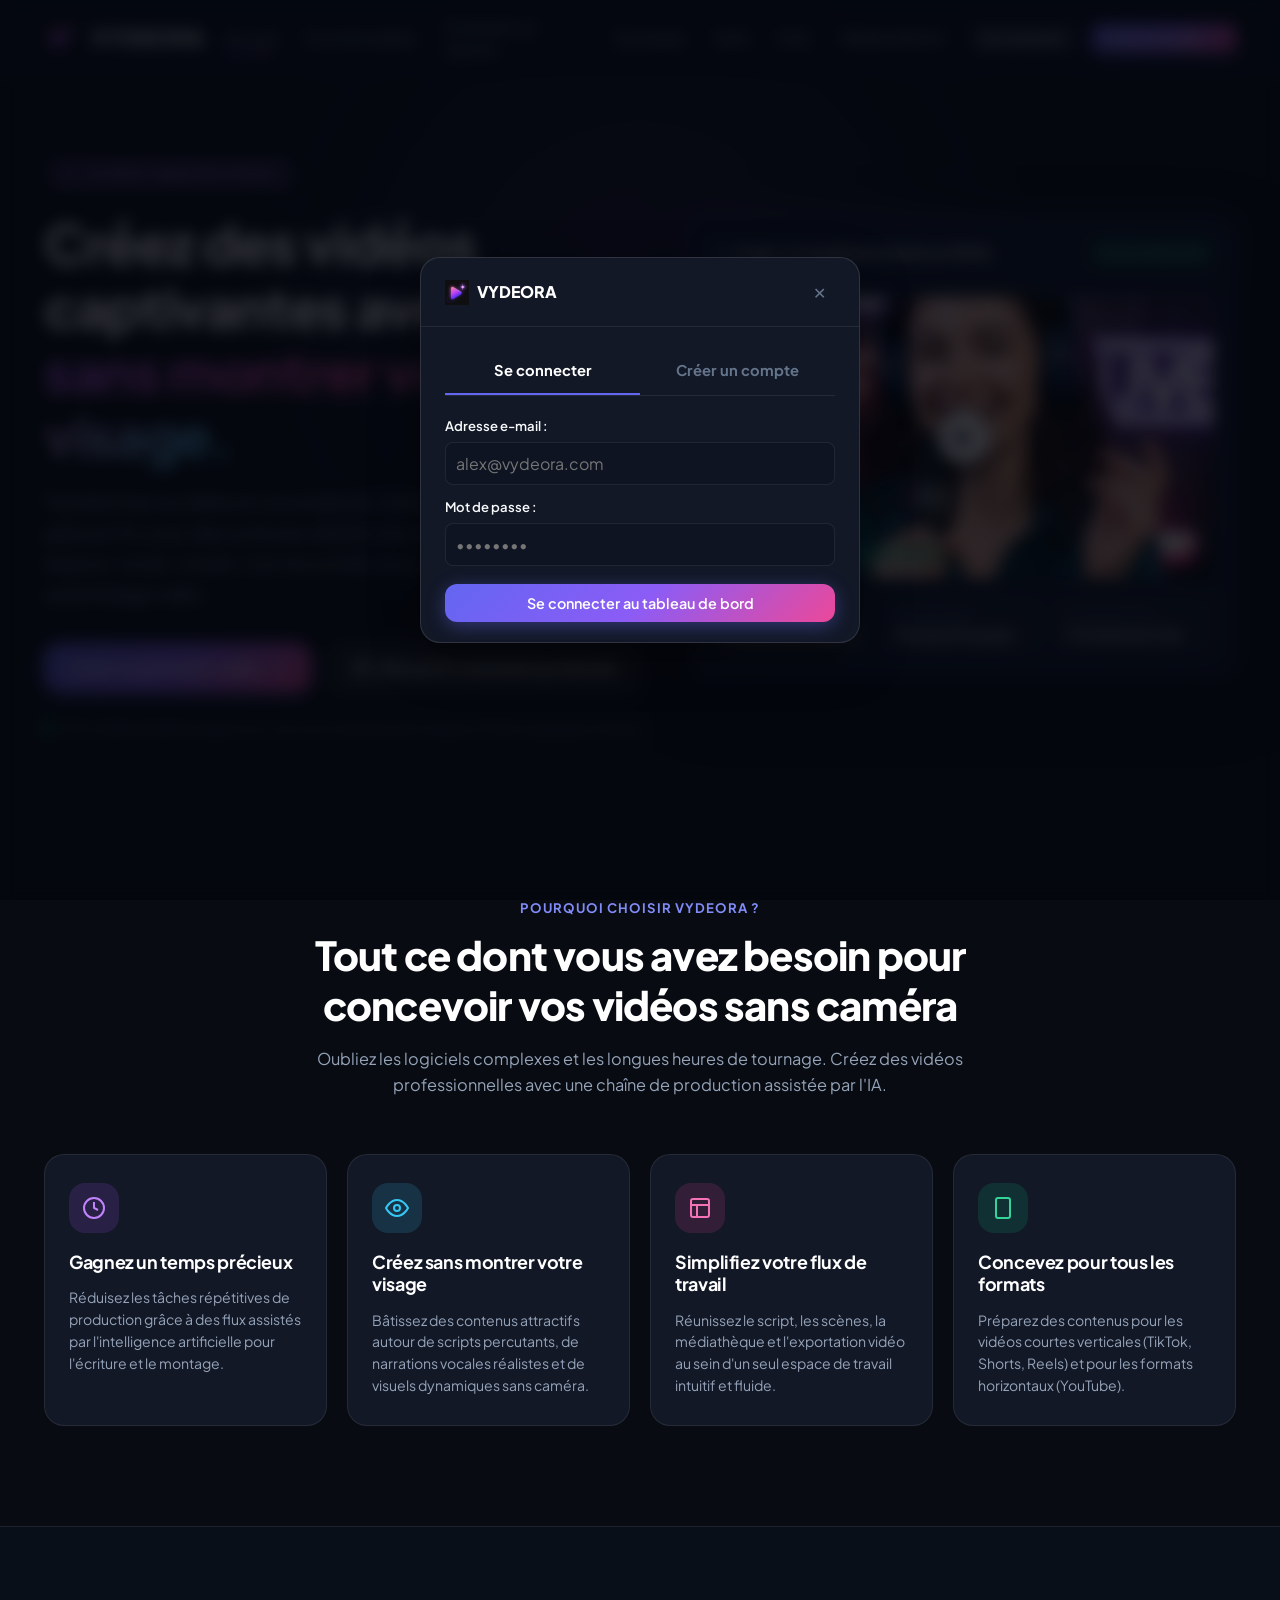
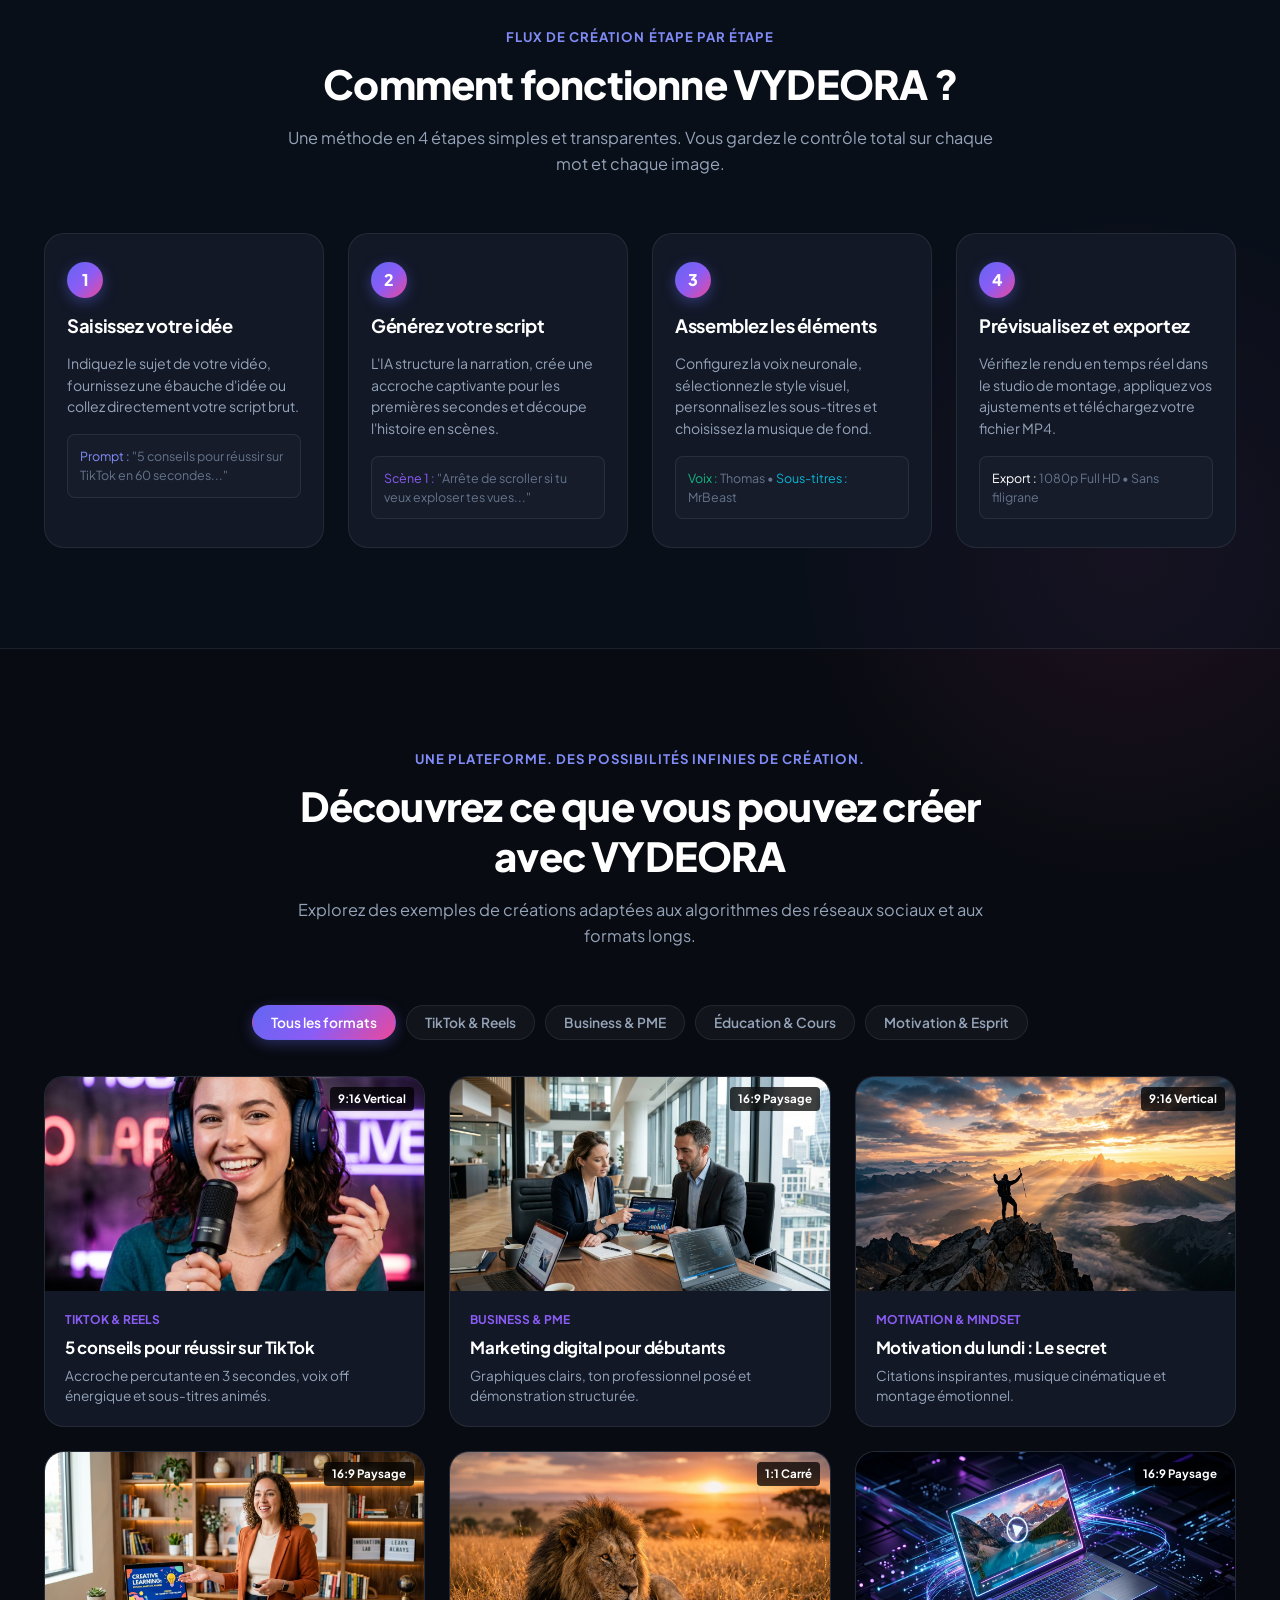
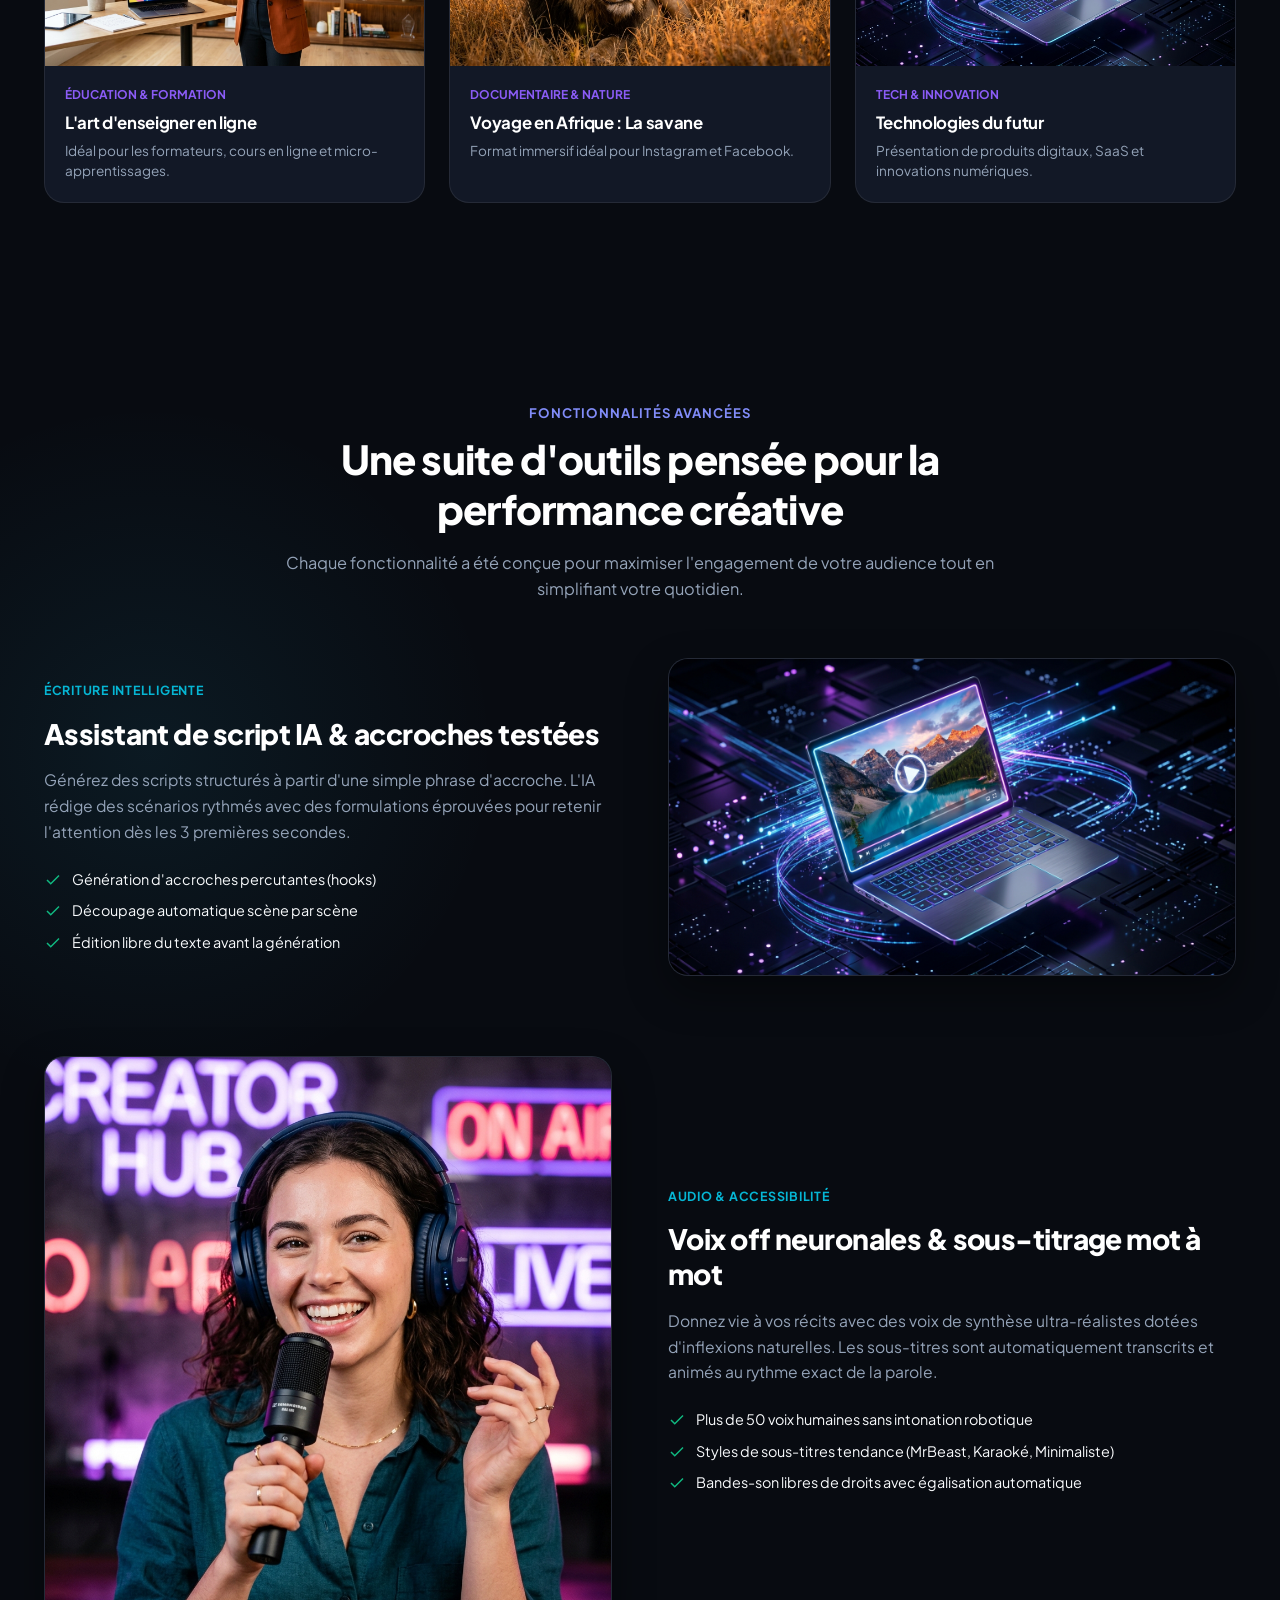
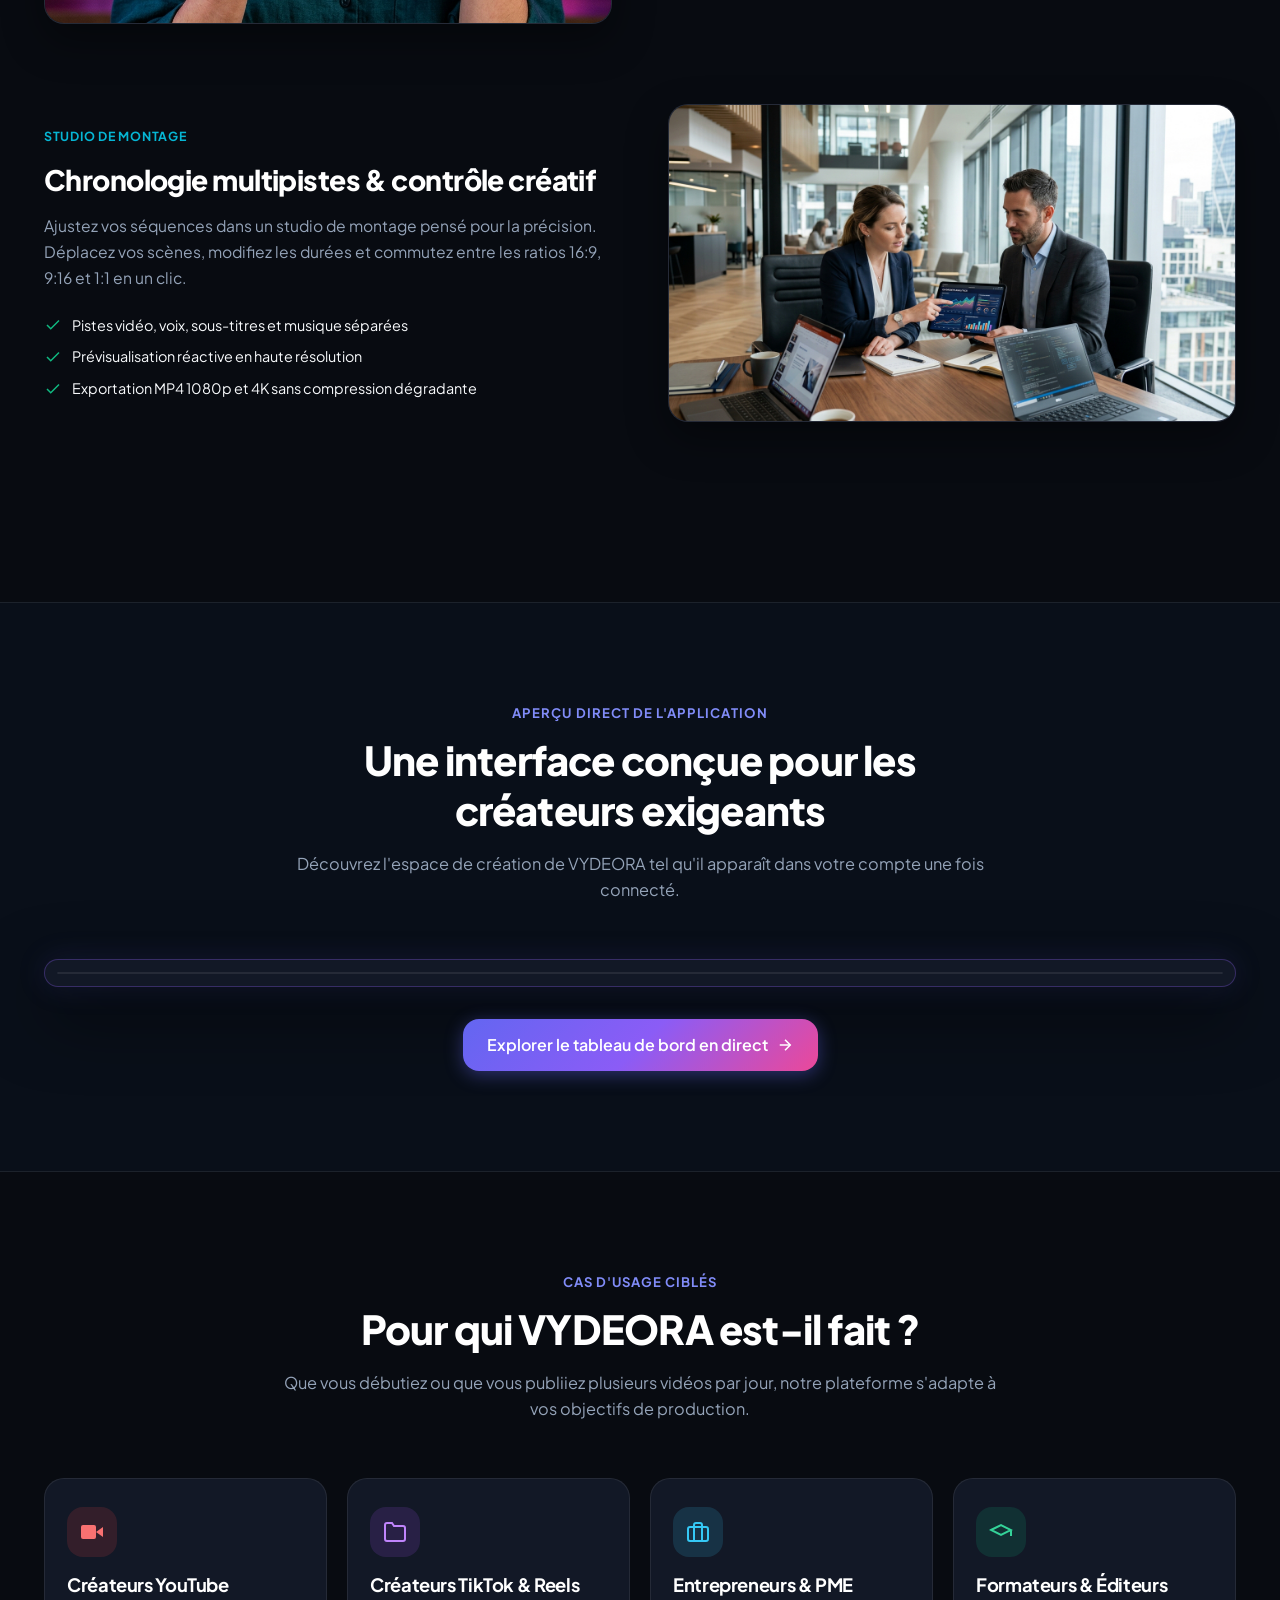
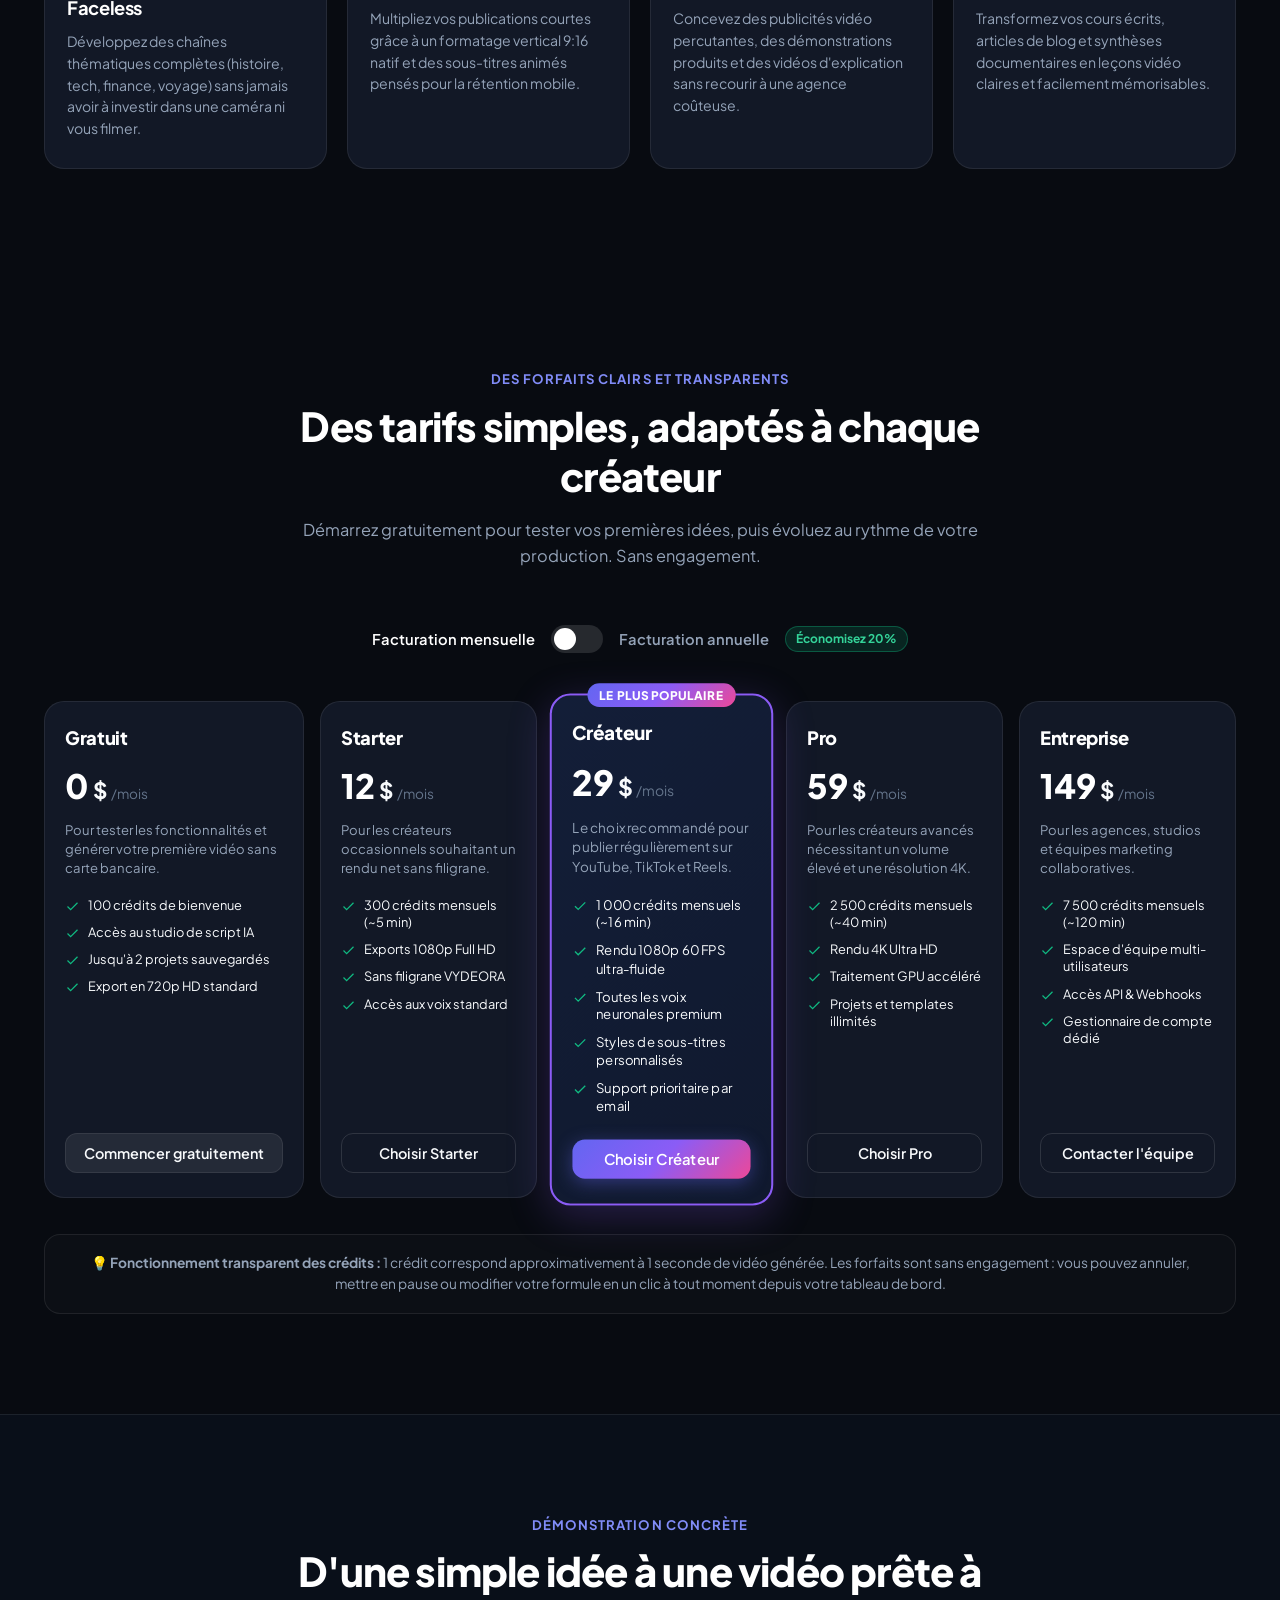
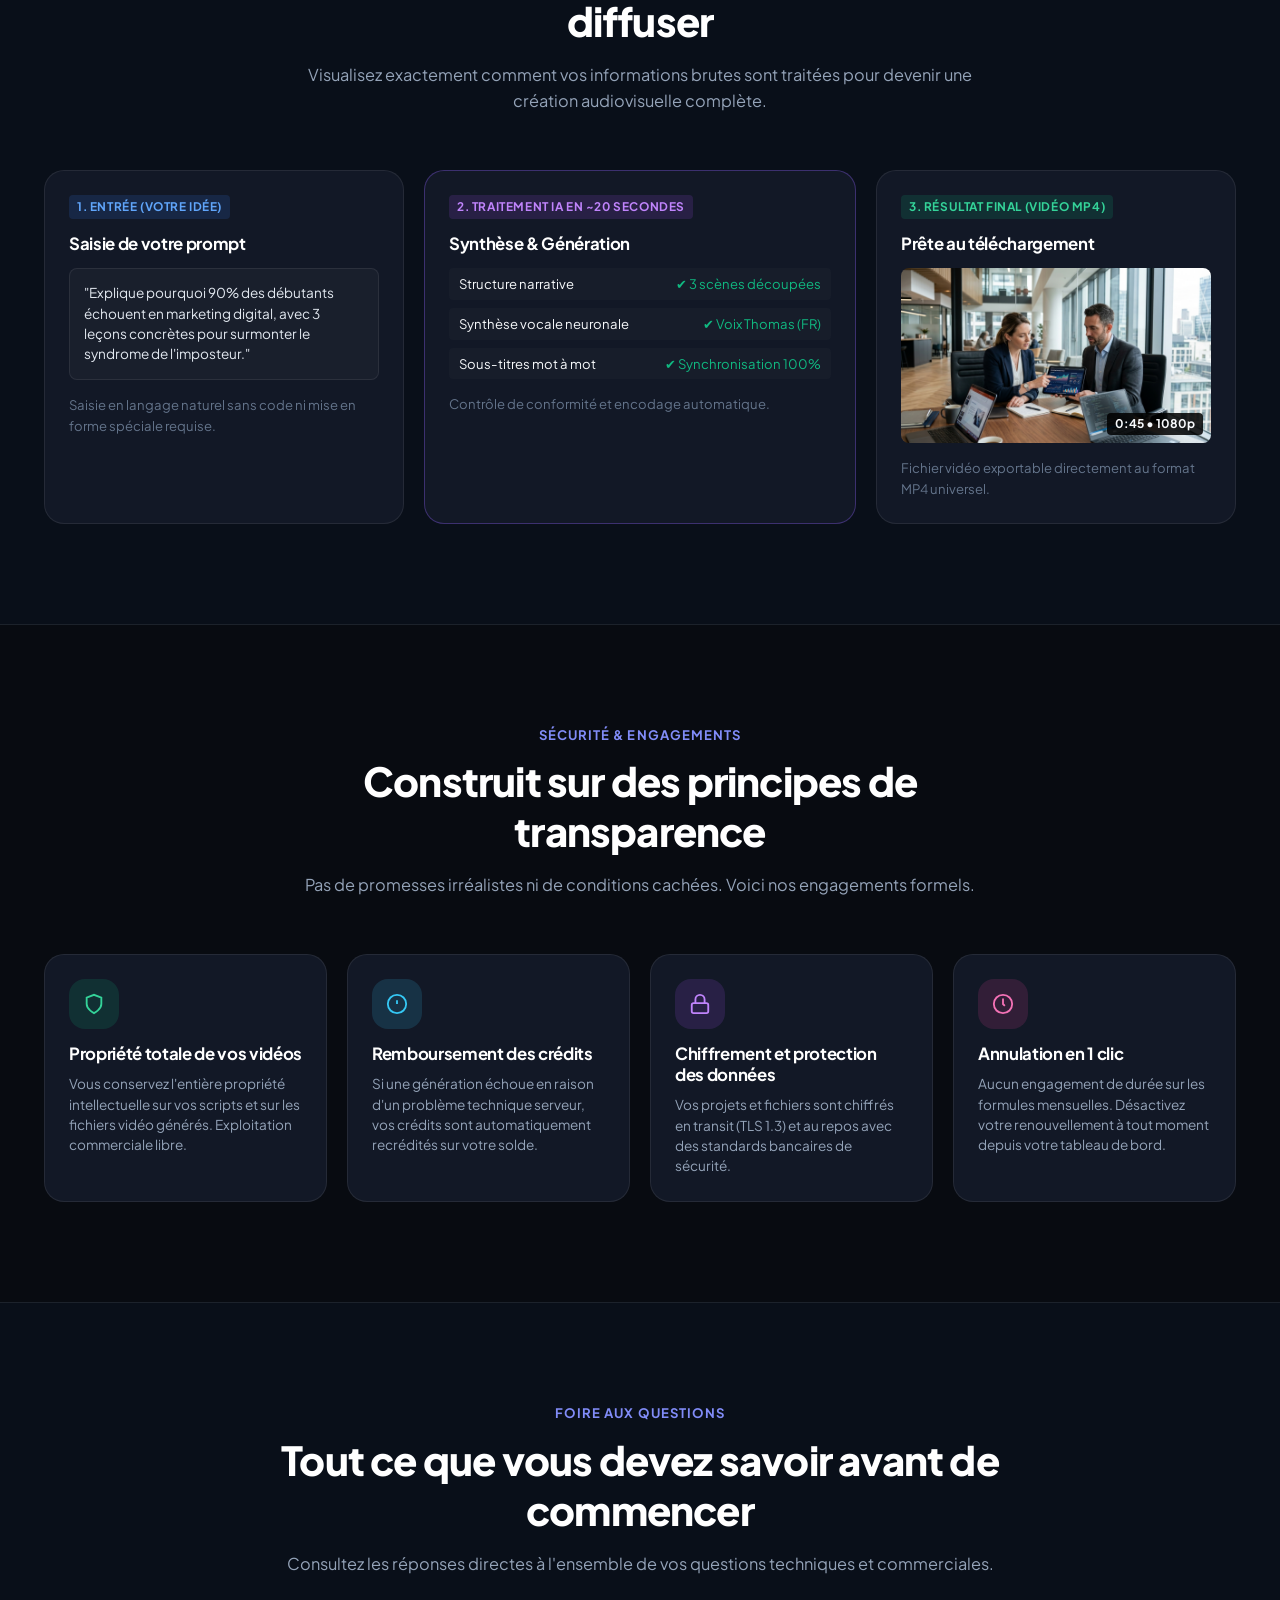
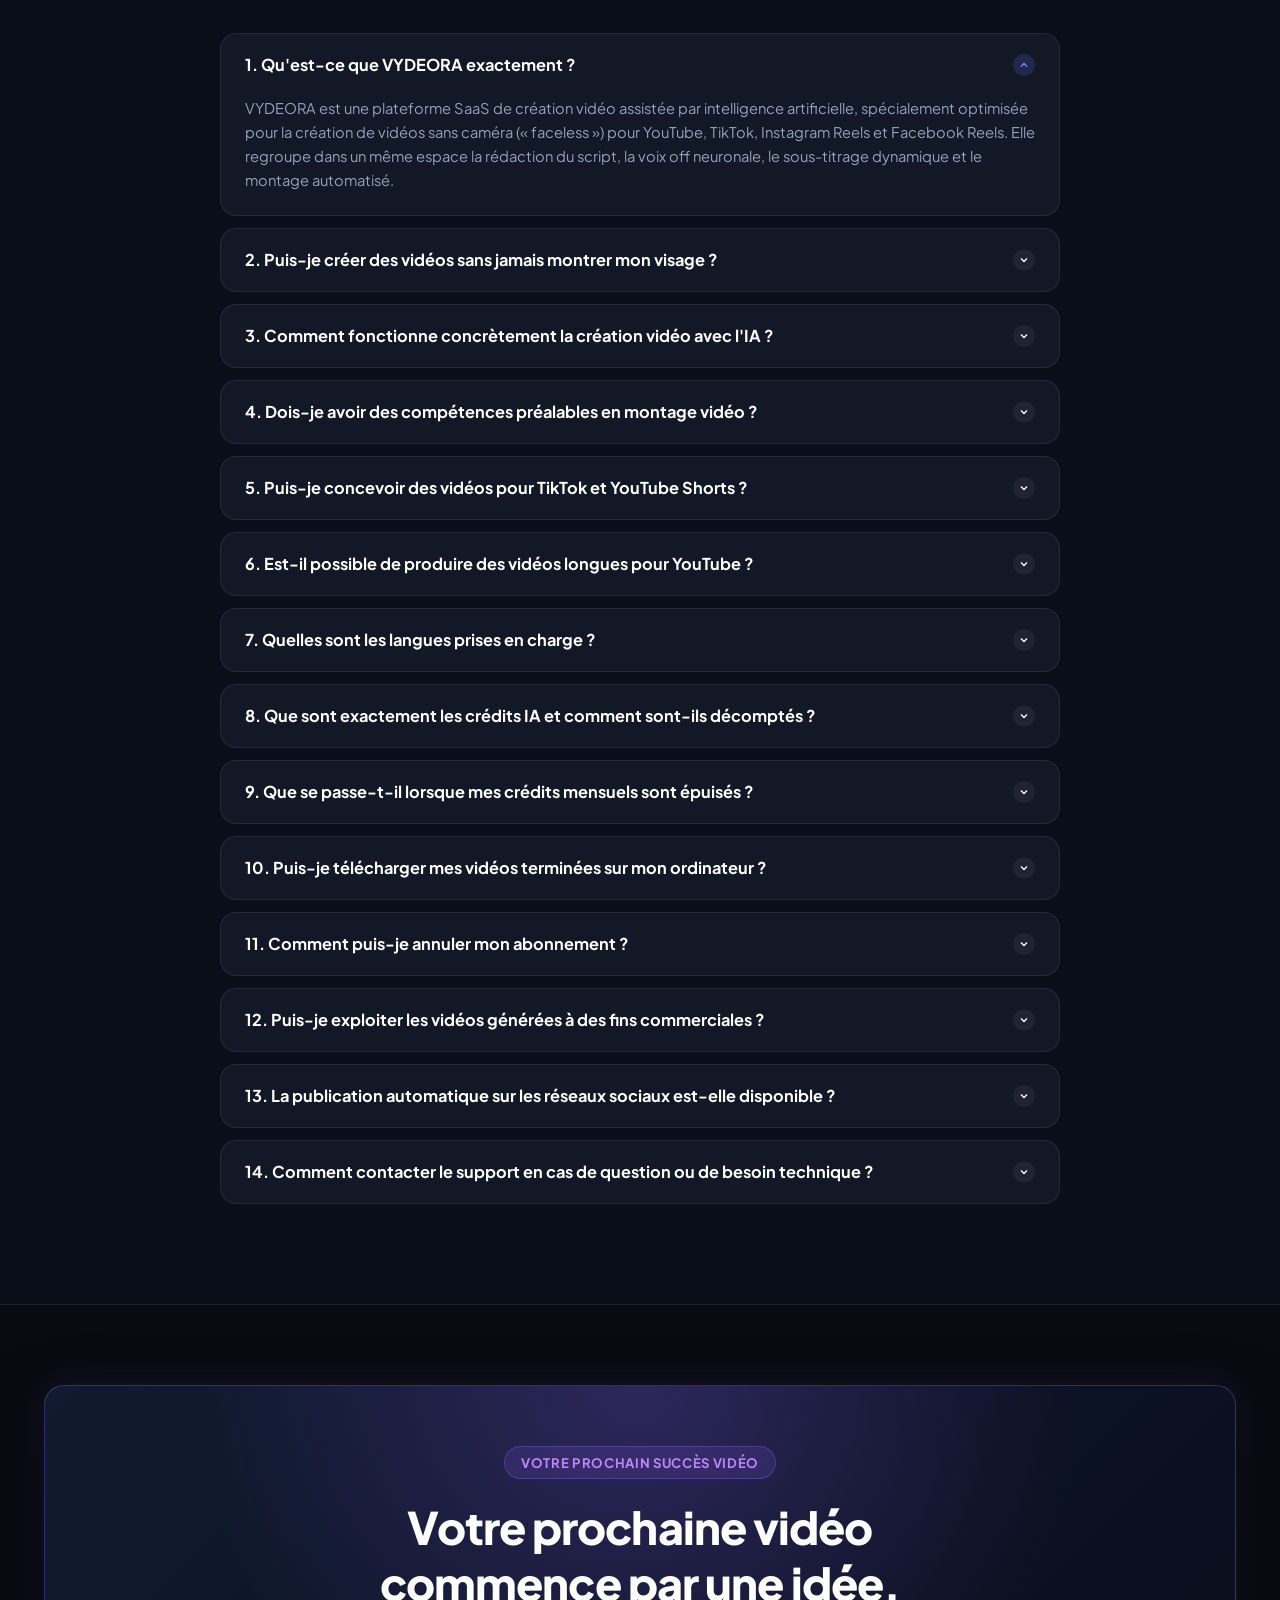
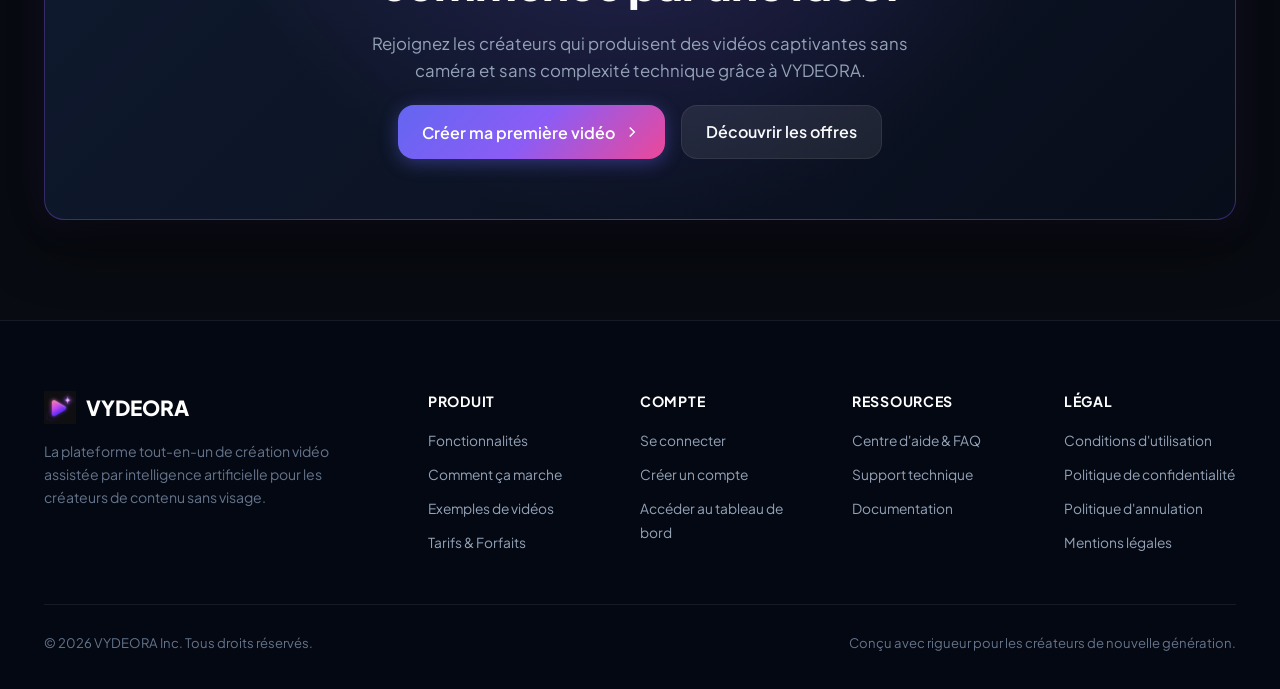
==== dashboard.html @ 6108760e "feat: complete VYDEORA SaaS platform with AI script generation and multi-user authentication" ====
<!DOCTYPE html>
<html lang="fr">
<head>
  <meta charset="UTF-8">
  <meta name="viewport" content="width=device-width, initial-scale=1.0, viewport-fit=cover">
  <meta name="theme-color" content="#080B11">
  <meta name="description" content="VYDEORA — Créez et éditez des vidéos époustouflantes avec l'IA sans compétences techniques. Studio de création vidéo tout-en-un.">
  <title>VYDEORA — Studio de Création Vidéo IA</title>
  
  <!-- Favicon -->
  <link rel="icon" type="image/png" href="assets/images/logo-icon.png">
  
  <!-- Google Fonts: Plus Jakarta Sans & Inter -->
  <link rel="preconnect" href="https://fonts.googleapis.com">
  <link rel="preconnect" href="https://fonts.gstatic.com" crossorigin>
  <link href="https://fonts.googleapis.com/css2?family=Plus+Jakarta+Sans:wght@400;500;600;700;800&family=Inter:wght@400;500;600;700&display=swap" rel="stylesheet">
  
  <!-- CSS Design System -->
  <link rel="stylesheet" href="css/tokens.css">
  <link rel="stylesheet" href="css/base.css">
  <link rel="stylesheet" href="css/layout.css">
  <link rel="stylesheet" href="css/components.css">
  <link rel="stylesheet" href="css/views.css">
  <link rel="stylesheet" href="css/responsive.css">
</head>
<body>

  <!-- App Main Container -->
  <div class="app-container">

    <!-- Mobile Sidebar Backdrop Overlay -->
    <div class="sidebar-backdrop" id="sidebarBackdrop"></div>

    <!-- ======================================================================
         SIDEBAR (DESKTOP FIXED & MOBILE SLIDE-OVER DRAWER)
         ====================================================================== -->
    <aside class="app-sidebar" id="appSidebar">
      <div class="sidebar-header">
        <a href="#accueil" class="sidebar-logo" data-view="view-accueil">
          <div class="logo-icon-wrap">
            <img src="assets/images/logo-icon.png" alt="VYDEORA Logo" width="38" height="38">
          </div>
          <span class="brand-text">VYDEORA</span>
        </a>
        <button class="sidebar-close-btn" id="sidebarCloseBtn" aria-label="Fermer le menu">
          <svg width="20" height="20" viewBox="0 0 24 24" fill="none" stroke="currentColor" stroke-width="2">
            <line x1="18" y1="6" x2="6" y2="18"></line>
            <line x1="6" y1="6" x2="18" y2="18"></line>
          </svg>
        </button>
      </div>

      <nav class="sidebar-nav">
        <a href="#accueil" class="nav-link active" data-view="view-accueil">
          <svg viewBox="0 0 24 24" stroke-width="2"><path d="M3 9l9-7 9 7v11a2 2 0 0 1-2 2H5a2 2 0 0 1-2-2z"></path><polyline points="9 22 9 12 15 12 15 22"></polyline></svg>
          <span>Accueil</span>
        </a>
        <a href="#studio" class="nav-link" data-view="view-studio">
          <svg viewBox="0 0 24 24" stroke-width="2"><polygon points="23 7 16 12 23 17 23 7"></polygon><rect x="1" y="5" width="15" height="14" rx="2" ry="2"></rect></svg>
          <span>Créer une vidéo</span>
          <span class="nav-badge">IA</span>
        </a>
        <a href="#projets" class="nav-link" data-view="view-projects">
          <svg viewBox="0 0 24 24" stroke-width="2"><path d="M22 19a2 2 0 0 1-2 2H4a2 2 0 0 1-2-2V5a2 2 0 0 1 2-2h5l2 3h9a2 2 0 0 1 2 2z"></path></svg>
          <span>Mes projets</span>
        </a>
        <a href="#modeles" class="nav-link" data-view="view-templates">
          <svg viewBox="0 0 24 24" stroke-width="2"><rect x="3" y="3" width="7" height="7"></rect><rect x="14" y="3" width="7" height="7"></rect><rect x="14" y="14" width="7" height="7"></rect><rect x="3" y="14" width="7" height="7"></rect></svg>
          <span>Modèles</span>
        </a>
        <a href="#mediatheque" class="nav-link" data-view="view-media">
          <svg viewBox="0 0 24 24" stroke-width="2"><rect x="3" y="3" width="18" height="18" rx="2" ry="2"></rect><circle cx="8.5" cy="8.5" r="1.5"></circle><polyline points="21 15 16 10 5 21"></polyline></svg>
          <span>Médiathèque</span>
        </a>
        <a href="#voix" class="nav-link" data-view="view-voices">
          <svg viewBox="0 0 24 24" stroke-width="2"><path d="M12 1a3 3 0 0 0-3 3v8a3 3 0 0 0 6 0V4a3 3 0 0 0-3-3z"></path><path d="M19 10v2a7 7 0 0 1-14 0v-2"></path><line x1="12" y1="19" x2="12" y2="23"></line><line x1="8" y1="23" x2="16" y2="23"></line></svg>
          <span>Voix IA</span>
        </a>
        <a href="#utilisation" class="nav-link" data-view="view-analytics">
          <svg viewBox="0 0 24 24" stroke-width="2"><line x1="18" y1="20" x2="18" y2="10"></line><line x1="12" y1="20" x2="12" y2="4"></line><line x1="6" y1="20" x2="6" y2="14"></line></svg>
          <span>Utilisation</span>
        </a>
        <a href="#abonnement" class="nav-link" data-view="view-billing">
          <svg viewBox="0 0 24 24" stroke-width="2"><rect x="1" y="4" width="22" height="16" rx="2" ry="2"></rect><line x1="1" y1="10" x2="23" y2="10"></line></svg>
          <span>Mon abonnement</span>
        </a>
        <a href="#parametres" class="nav-link" data-view="view-settings">
          <svg viewBox="0 0 24 24" stroke-width="2"><circle cx="12" cy="12" r="3"></circle><path d="M19.4 15a1.65 1.65 0 0 0 .33 1.82l.06.06a2 2 0 0 1 0 2.83 2 2 0 0 1-2.83 0l-.06-.06a1.65 1.65 0 0 0-1.82-.33 1.65 1.65 0 0 0-1 1.51V21a2 2 0 0 1-2 2 2 2 0 0 1-2-2v-.09A1.65 1.65 0 0 0 9 19.4a1.65 1.65 0 0 0-1.82.33l-.06.06a2 2 0 0 1-2.83 0 2 2 0 0 1 0-2.83l.06-.06a1.65 1.65 0 0 0 .33-1.82 1.65 1.65 0 0 0-1.51-1H3a2 2 0 0 1-2-2 2 2 0 0 1 2-2h.09A1.65 1.65 0 0 0 4.6 9a1.65 1.65 0 0 0-.33-1.82l-.06-.06a2 2 0 0 1 0-2.83 2 2 0 0 1 2.83 0l.06.06a1.65 1.65 0 0 0 1.82.33H9a1.65 1.65 0 0 0 1-1.51V3a2 2 0 0 1 2-2 2 2 0 0 1 2 2v.09a1.65 1.65 0 0 0 1 1.51 1.65 1.65 0 0 0 1.82-.33l.06-.06a2 2 0 0 1 2.83 0 2 2 0 0 1 0 2.83l-.06.06a1.65 1.65 0 0 0-.33 1.82V9a1.65 1.65 0 0 0 1.51 1H21a2 2 0 0 1 2 2 2 2 0 0 1-2 2h-.09a1.65 1.65 0 0 0-1.51 1z"></path></svg>
          <span>Paramètres</span>
        </a>
      </nav>

      <div class="sidebar-footer">
        <a href="#aide" class="nav-link" data-view="view-help">
          <svg viewBox="0 0 24 24" stroke-width="2"><circle cx="12" cy="12" r="10"></circle><path d="M9.09 9a3 3 0 0 1 5.83 1c0 2-3 3-3 3"></path><line x1="12" y1="17" x2="12.01" y2="17"></line></svg>
          <span>Aide & support</span>
        </a>

        <!-- User Profile Card -->
        <div class="user-profile-badge" id="sidebarUserProfileBtn" data-view="view-settings" style="cursor:pointer;" title="Accéder aux paramètres">
          <div class="user-avatar-circle" id="sidebarUserAvatar">AM</div>
          <div class="user-profile-info">
            <span class="user-profile-name" id="sidebarUserName">Alex Martin</span>
            <span class="user-profile-email" id="sidebarUserEmail">alex@vydeora.com</span>
          </div>
        </div>
      </div>
    </aside>

    <!-- ======================================================================
         MAIN CONTENT AREA & TOPBAR
         ====================================================================== -->
    <main class="app-main">
      
      <!-- Top Navigation Bar -->
      <header class="app-topbar">
        <div class="topbar-left">
          <!-- Mobile Hamburger Toggle -->
          <button class="hamburger-btn" id="hamburgerBtn" aria-label="Ouvrir le menu">
            <svg width="22" height="22" viewBox="0 0 24 24" fill="none" stroke="currentColor" stroke-width="2">
              <line x1="3" y1="12" x2="21" y2="12"></line>
              <line x1="3" y1="6" x2="21" y2="6"></line>
              <line x1="3" y1="18" x2="21" y2="18"></line>
            </svg>
          </button>

          <!-- Mobile Brand Logo -->
          <div class="topbar-mobile-logo" style="display:none; align-items:center; gap:8px;">
            <img src="assets/images/logo-icon.png" alt="VYDEORA" width="28" height="28">
            <span style="font-weight:800; font-size:1.1rem; color:#FFFFFF; letter-spacing:0.04em;">VYDEORA</span>
          </div>

          <!-- Search Input with Ctrl + K Badge -->
          <div class="topbar-search-box" id="topbarSearchBox">
            <svg class="search-icon" viewBox="0 0 24 24" fill="none" stroke="currentColor" stroke-width="2">
              <circle cx="11" cy="11" r="8"></circle>
              <line x1="21" y1="21" x2="16.65" y2="16.65"></line>
            </svg>
            <input type="text" class="topbar-search-input" placeholder="Rechercher un projet, une vidéo, un modèle..." readonly>
            <span class="kbd-shortcut">Ctrl + K</span>
          </div>
        </div>

        <div class="topbar-right">
          <!-- Mobile Search Trigger Button -->
          <button class="icon-btn topbar-search-mobile-btn" id="mobileSearchBtn" style="display:none;" aria-label="Rechercher">
            <svg width="18" height="18" viewBox="0 0 24 24" fill="none" stroke="currentColor" stroke-width="2">
              <circle cx="11" cy="11" r="8"></circle>
              <line x1="21" y1="21" x2="16.65" y2="16.65"></line>
            </svg>
          </button>



          <!-- Notifications Bell -->
          <button class="icon-btn" id="notificationBtn" aria-label="Notifications">
            <svg width="19" height="19" viewBox="0 0 24 24" fill="none" stroke="currentColor" stroke-width="2">
              <path d="M18 8A6 6 0 0 0 6 8c0 7-3 9-3 9h18s-3-2-3-9"></path>
              <path d="M13.73 21a2 2 0 0 1-3.46 0"></path>
            </svg>
            <span class="notification-badge-dot"></span>
          </button>

          <!-- Topbar Avatar with Dropdown -->
          <div class="user-dropdown-wrap">
            <div class="topbar-user" id="topbarUserDropdown" style="cursor:pointer;" aria-label="Menu utilisateur">
              <div class="user-avatar-circle" id="topbarUserAvatar" style="width:34px; height:34px; font-size:0.8rem;">AM</div>
              <span class="topbar-user-name" id="topbarUserName">Alex Martin</span>
              <svg width="14" height="14" viewBox="0 0 24 24" fill="none" stroke="currentColor" stroke-width="2" style="margin-left:2px; color:var(--text-muted);"><polyline points="6 9 12 15 18 9"></polyline></svg>
            </div>
            <div class="user-dropdown-menu" id="topbarDropdownMenu">
              <div style="padding:8px 12px; border-bottom:1px solid var(--border-subtle); margin-bottom:4px;">
                <div style="font-weight:700; font-size:0.88rem; color:#FFFFFF;" id="menuDropdownName">Alex Martin</div>
                <div style="font-size:0.75rem; color:var(--text-muted);" id="menuDropdownEmail">alex@vydeora.com</div>
              </div>
              <button class="dropdown-item" data-view="view-settings">
                <svg width="16" height="16" viewBox="0 0 24 24" fill="none" stroke="currentColor" stroke-width="2"><circle cx="12" cy="12" r="3"></circle><path d="M19.4 15a1.65 1.65 0 0 0 .33 1.82l.06.06a2 2 0 0 1 0 2.83 2 2 0 0 1-2.83 0l-.06-.06a1.65 1.65 0 0 0-1.82-.33 1.65 1.65 0 0 0-1 1.51V21a2 2 0 0 1-2 2 2 2 0 0 1-2-2v-.09A1.65 1.65 0 0 0 9 19.4a1.65 1.65 0 0 0-1.82.33l-.06.06a2 2 0 0 1-2.83 0 2 2 0 0 1 0-2.83l.06-.06a1.65 1.65 0 0 0 .33-1.82 1.65 1.65 0 0 0-1.51-1H3a2 2 0 0 1-2-2 2 2 0 0 1 2-2h.09A1.65 1.65 0 0 0 4.6 9a1.65 1.65 0 0 0-.33-1.82l-.06-.06a2 2 0 0 1 0-2.83 2 2 0 0 1 2.83 0l.06.06a1.65 1.65 0 0 0 1.82.33H9a1.65 1.65 0 0 0 1-1.51V3a2 2 0 0 1 2-2 2 2 0 0 1 2 2v.09a1.65 1.65 0 0 0 1 1.51 1.65 1.65 0 0 0 1.82-.33l.06-.06a2 2 0 0 1 2.83 0 2 2 0 0 1 0 2.83l-.06.06a1.65 1.65 0 0 0-.33 1.82V9a1.65 1.65 0 0 0 1.51 1H21a2 2 0 0 1 2 2 2 2 0 0 1-2 2h-.09a1.65 1.65 0 0 0-1.51 1z"></path></svg>
                <span>Paramètres du profil</span>
              </button>
              <button class="dropdown-item" data-view="view-projects">
                <svg width="16" height="16" viewBox="0 0 24 24" fill="none" stroke="currentColor" stroke-width="2"><rect x="2" y="2" width="20" height="20" rx="2.18" ry="2.18"></rect></svg>
                <span>Mes projets</span>
              </button>
              <button class="dropdown-item" data-view="view-billing">
                <svg width="16" height="16" viewBox="0 0 24 24" fill="none" stroke="currentColor" stroke-width="2"><rect x="1" y="4" width="22" height="16" rx="2" ry="2"></rect><line x1="1" y1="10" x2="23" y2="10"></line></svg>
                <span>Abonnement & Crédits</span>
              </button>
              <div class="dropdown-divider"></div>
              <button class="dropdown-item danger" id="logoutBtnTopbar">
                <svg width="16" height="16" viewBox="0 0 24 24" fill="none" stroke="currentColor" stroke-width="2"><path d="M9 21H5a2 2 0 0 1-2-2V5a2 2 0 0 1 2-2h4"></path><polyline points="16 17 21 12 16 7"></polyline><line x1="21" y1="12" x2="9" y2="12"></line></svg>
                <span>Se déconnecter</span>
              </button>
            </div>
          </div>
        </div>
      </header>

      <!-- ====================================================================
           VIEWPORT CONTAINER (MULTI-VIEW SINGLE PAGE ARCHITECTURE)
           ==================================================================== -->
      <div class="view-viewport">

        <!-- ==================================================================
             VIEW 1: ACCUEIL (DASHBOARD — EXACT SCREENSHOT RECREATION)
             ================================================================== -->
        <section class="app-view active" id="view-accueil">
          <div class="dashboard-grid">

            <!-- 1. Hero Banner & Quick Actions -->
            <div class="hero-row">
              <div class="hero-banner">
                <div class="hero-content">
                  <div class="hero-badge">
                    <svg width="14" height="14" viewBox="0 0 24 24" fill="currentColor">
                      <polygon points="12 2 15.09 8.26 22 9.27 17 14.14 18.18 21.02 12 17.77 5.82 21.02 7 14.14 2 9.27 8.91 8.26 12 2"></polygon>
                    </svg>
                    <span>L'IA au service de votre créativité</span>
                  </div>
                  <h1 class="hero-title">Bonjour <span id="homeUserFirstName">Créateur</span> 👋, créez votre prochaine vidéo avec l'IA !</h1>
                  <p class="hero-subtitle">Transformez vos idées, vos textes ou vos scripts en vidéos professionnelles en quelques minutes.</p>

                  <!-- Prompt input box -->
                  <div class="hero-prompt-box">
                    <svg class="hero-prompt-icon" width="20" height="20" viewBox="0 0 24 24" fill="none" stroke="currentColor" stroke-width="2">
                      <path d="M12 2v4M12 18v4M4.93 4.93l2.83 2.83M16.24 16.24l2.83 2.83M2 12h4M18 12h4M4.93 19.07l2.83-2.83M16.24 7.76l2.83-2.83"></path>
                    </svg>
                    <input type="text" class="hero-prompt-input" id="heroPromptInput" placeholder="Décrivez votre idée de vidéo... Exemple : Crée une vidéo de 60 secondes sur les 5 meilleurs conseils pour réussir sur TikTok.">
                    <button class="hero-prompt-btn" id="heroPromptBtn">
                      <span>Générer ma vidéo</span>
                      <svg width="16" height="16" viewBox="0 0 24 24" fill="none" stroke="currentColor" stroke-width="2">
                        <line x1="5" y1="12" x2="19" y2="12"></line>
                        <polyline points="12 5 19 12 12 19"></polyline>
                      </svg>
                    </button>
                  </div>

                  <!-- Chips: Script IA, Voix IA, Images IA, Sous-titres, Musique -->
                  <div class="hero-chips-wrap">
                    <div class="hero-chip">
                      <svg viewBox="0 0 24 24" fill="none" stroke="currentColor" stroke-width="2"><path d="M14 2H6a2 2 0 0 0-2 2v16a2 2 0 0 0 2 2h12a2 2 0 0 0 2-2V8z"></path><polyline points="14 2 14 8 20 8"></polyline><line x1="16" y1="13" x2="8" y2="13"></line><line x1="16" y1="17" x2="8" y2="17"></line></svg>
                      <span>Script IA</span>
                    </div>
                    <div class="hero-chip">
                      <svg viewBox="0 0 24 24" fill="none" stroke="currentColor" stroke-width="2"><path d="M12 1a3 3 0 0 0-3 3v8a3 3 0 0 0 6 0V4a3 3 0 0 0-3-3z"></path></svg>
                      <span>Voix IA</span>
                    </div>
                    <div class="hero-chip">
                      <svg viewBox="0 0 24 24" fill="none" stroke="currentColor" stroke-width="2"><rect x="3" y="3" width="18" height="18" rx="2" ry="2"></rect><circle cx="8.5" cy="8.5" r="1.5"></circle></svg>
                      <span>Images IA</span>
                    </div>
                    <div class="hero-chip">
                      <svg viewBox="0 0 24 24" fill="none" stroke="currentColor" stroke-width="2"><rect x="2" y="4" width="20" height="16" rx="2"></rect><line x1="6" y1="15" x2="18" y2="15"></line></svg>
                      <span>Sous-titres</span>
                    </div>
                    <div class="hero-chip">
                      <svg viewBox="0 0 24 24" fill="none" stroke="currentColor" stroke-width="2"><path d="M9 18V5l12-2v13"></path><circle cx="6" cy="18" r="3"></circle><circle cx="18" cy="16" r="3"></circle></svg>
                      <span>Musique</span>
                    </div>
                  </div>
                </div>

                <!-- 3D Laptop Preview Illustration -->
                <div class="hero-media-wrap">
                  <img src="assets/images/hero-laptop.jpg" alt="Aperçu vidéo IA sur ordinateur" class="hero-laptop-img" width="380" height="214" loading="eager">
                </div>
              </div>

              <!-- Top Right: Créer à partir de : -->
              <div class="quick-start-card">
                <div class="quick-start-title">Créer à partir de :</div>
                <div class="quick-start-list">
                  <div class="quick-start-item" data-quick-action="Une idée">
                    <svg viewBox="0 0 24 24" fill="none" stroke="currentColor" stroke-width="2"><path d="M9.663 17h4.673M12 3v1m6.364 1.636l-.707.707M21 12h-1M4 12H3m3.343-5.657l-.707-.707m2.828 9.9a5 5 0 1 1 7.072 0l-.548.547A3.374 3.374 0 0 0 14 18.469V19a2 2 0 1 1-4 0v-.531c0-.895-.356-1.754-.988-2.386l-.548-.547z"></path></svg>
                    <span>Une idée</span>
                  </div>
                  <div class="quick-start-item" data-quick-action="Un script">
                    <svg viewBox="0 0 24 24" fill="none" stroke="currentColor" stroke-width="2"><path d="M14 2H6a2 2 0 0 0-2 2v16a2 2 0 0 0 2 2h12a2 2 0 0 0 2-2V8z"></path><polyline points="14 2 14 8 20 8"></polyline><line x1="16" y1="13" x2="8" y2="13"></line><line x1="16" y1="17" x2="8" y2="17"></line></svg>
                    <span>Un script</span>
                  </div>
                  <div class="quick-start-item" data-quick-action="Un modèle">
                    <svg viewBox="0 0 24 24" fill="none" stroke="currentColor" stroke-width="2"><rect x="3" y="3" width="7" height="7"></rect><rect x="14" y="3" width="7" height="7"></rect><rect x="14" y="14" width="7" height="7"></rect><rect x="3" y="14" width="7" height="7"></rect></svg>
                    <span>Un modèle</span>
                  </div>
                  <div class="quick-start-item" data-quick-action="Des images">
                    <svg viewBox="0 0 24 24" fill="none" stroke="currentColor" stroke-width="2"><rect x="3" y="3" width="18" height="18" rx="2" ry="2"></rect><circle cx="8.5" cy="8.5" r="1.5"></circle><polyline points="21 15 16 10 5 21"></polyline></svg>
                    <span>Des images</span>
                  </div>
                  <div class="quick-start-item" data-quick-action="Une vidéo existante">
                    <svg viewBox="0 0 24 24" fill="none" stroke="currentColor" stroke-width="2"><polygon points="23 7 16 12 23 17 23 7"></polygon><rect x="1" y="5" width="15" height="14" rx="2" ry="2"></rect></svg>
                    <span>Une vidéo existante</span>
                  </div>
                </div>
              </div>
            </div>

            <!-- 2. Section "Votre activité" — 5 Statistics Cards -->
            <div class="stats-section">
              <div class="stats-section-header">
                <svg width="18" height="18" viewBox="0 0 24 24" fill="none" stroke="currentColor" stroke-width="2" color="var(--primary-light)">
                  <polyline points="22 12 18 12 15 21 9 3 6 12 2 12"></polyline>
                </svg>
                <span>Votre activité</span>
              </div>
              <div class="stats-grid">
                <!-- Card 1 -->
                <div class="stat-card">
                  <div class="stat-icon-wrap purple">
                    <svg width="18" height="18" viewBox="0 0 24 24" fill="none" stroke="currentColor" stroke-width="2">
                      <polygon points="23 7 16 12 23 17 23 7"></polygon><rect x="1" y="5" width="15" height="14" rx="2" ry="2"></rect>
                    </svg>
                  </div>
                  <div class="stat-label">Vidéos créées</div>
                  <div class="stat-value" id="statVideosCount">0</div>
                  <div class="stat-trend" id="statVideosTrend">
                    <svg width="14" height="14" viewBox="0 0 24 24" fill="none" stroke="currentColor" stroke-width="2"><line x1="12" y1="19" x2="12" y2="5"></line><polyline points="5 12 12 5 19 12"></polyline></svg>
                    <span>Vos créations réelles</span>
                  </div>
                </div>

                <!-- Card 2 -->
                <div class="stat-card">
                  <div class="stat-icon-wrap blue">
                    <svg width="18" height="18" viewBox="0 0 24 24" fill="none" stroke="currentColor" stroke-width="2">
                      <circle cx="12" cy="12" r="10"></circle><polyline points="12 6 12 12 16 14"></polyline>
                    </svg>
                  </div>
                  <div class="stat-label">Minutes générées</div>
                  <div class="stat-value" id="statMinutesCount">0 min</div>
                  <div class="stat-trend" id="statMinutesTrend">
                    <svg width="14" height="14" viewBox="0 0 24 24" fill="none" stroke="currentColor" stroke-width="2"><line x1="12" y1="19" x2="12" y2="5"></line><polyline points="5 12 12 5 19 12"></polyline></svg>
                    <span>Temps de rendu cumulé</span>
                  </div>
                </div>

                <!-- Card 3 -->
                <div class="stat-card">
                  <div class="stat-icon-wrap green">
                    <svg width="18" height="18" viewBox="0 0 24 24" fill="none" stroke="currentColor" stroke-width="2">
                      <path d="M12 2v20M17 5H9.5a3.5 3.5 0 0 0 0 7h5a3.5 3.5 0 0 1 0 7H6"></path>
                    </svg>
                  </div>
                  <div class="stat-label">Crédits disponibles</div>
                  <div class="stat-value" id="statCreditsCount">100 <span style="font-size:0.9rem; color:var(--text-muted); font-weight:500;">/ 100</span></div>
                  <div class="credits-progress-bar">
                    <div class="credits-progress-fill" id="statCreditsFill" style="width:100%;"></div>
                  </div>
                </div>

                <!-- Card 4 -->
                <div class="stat-card">
                  <div class="stat-icon-wrap amber">
                    <svg width="18" height="18" viewBox="0 0 24 24" fill="none" stroke="currentColor" stroke-width="2">
                      <path d="M22 19a2 2 0 0 1-2 2H4a2 2 0 0 1-2-2V5a2 2 0 0 1 2-2h5l2 3h9a2 2 0 0 1 2 2z"></path>
                    </svg>
                  </div>
                  <div class="stat-label">Projets en cours</div>
                  <div class="stat-value" id="statPendingCount">0</div>
                  <div class="stat-trend" id="statPendingTrend">
                    <svg width="14" height="14" viewBox="0 0 24 24" fill="none" stroke="currentColor" stroke-width="2"><line x1="12" y1="19" x2="12" y2="5"></line><polyline points="5 12 12 5 19 12"></polyline></svg>
                    <span>Générations actives</span>
                  </div>
                </div>

                <!-- Card 5 -->
                <div class="stat-card">
                  <div class="stat-icon-wrap cyan">
                    <svg width="18" height="18" viewBox="0 0 24 24" fill="none" stroke="currentColor" stroke-width="2">
                      <polygon points="13 2 3 14 12 14 11 22 21 10 12 10 13 2"></polygon>
                    </svg>
                  </div>
                  <div class="stat-label">Temps économisé</div>
                  <div class="stat-value" id="statSavedTime">0 h</div>
                  <div class="stat-trend" id="statSavedTrend">
                    <svg width="14" height="14" viewBox="0 0 24 24" fill="none" stroke="currentColor" stroke-width="2"><line x1="12" y1="19" x2="12" y2="5"></line><polyline points="5 12 12 5 19 12"></polyline></svg>
                    <span>Gain estimé via l'IA</span>
                  </div>
                </div>
              </div>
            </div>

            <!-- 3. Dashboard Content Split (Recent Projects Table + Right Side) -->
            <div class="dashboard-content-split">
              
              <!-- Left Column: Recent Projects Table & Fast Generator -->
              <div class="left-dashboard-col">
                <div class="card mobile-table-card-view">
                  <div class="card-header">
                    <div class="card-title">
                      <svg width="18" height="18" viewBox="0 0 24 24" fill="none" stroke="currentColor" stroke-width="2" color="var(--accent-purple)">
                        <polygon points="23 7 16 12 23 17 23 7"></polygon><rect x="1" y="5" width="15" height="14" rx="2" ry="2"></rect>
                      </svg>
                      <span>Projets récents</span>
                    </div>
                    <a href="#projets" class="card-link" data-view="view-projects">
                      <span>Voir tous mes projets</span>
                      <svg width="14" height="14" viewBox="0 0 24 24" fill="none" stroke="currentColor" stroke-width="2"><line x1="5" y1="12" x2="19" y2="12"></line><polyline points="12 5 19 12 12 19"></polyline></svg>
                    </a>
                  </div>

                  <div class="data-table-container">
                    <table class="data-table">
                      <thead>
                        <tr>
                          <th>Aperçu</th>
                          <th>Titre</th>
                          <th>Durée</th>
                          <th>Statut</th>
                          <th>Date</th>
                          <th style="text-align:right;">Actions</th>
                        </tr>
                      </thead>
                      <tbody id="recentProjectsTableBody">
                        <!-- Populated dynamically per authenticated user -->
                      </tbody>
                    </table>
                    
                    <!-- Clean Empty State for New Users -->
                    <div id="recentProjectsEmptyState" class="empty-state-box" style="display:none;">
                      <div class="empty-state-icon">
                        <svg width="24" height="24" viewBox="0 0 24 24" fill="none" stroke="currentColor" stroke-width="2"><polygon points="23 7 16 12 23 17 23 7"></polygon><rect x="1" y="5" width="15" height="14" rx="2" ry="2"></rect></svg>
                      </div>
                      <h4 class="empty-state-title">Aucun projet récent</h4>
                      <p class="empty-state-desc">Vous n'avez pas encore créé de projet vidéo. Lancez notre Studio IA pour transformer votre première idée en vidéo.</p>
                      <button class="btn btn-primary btn-sm" data-view="view-studio">
                        <svg width="14" height="14" viewBox="0 0 24 24" fill="none" stroke="currentColor" stroke-width="2"><line x1="12" y1="5" x2="12" y2="19"></line><line x1="5" y1="12" x2="19" y2="12"></line></svg>
                        <span>Créer ma première vidéo</span>
                      </button>
                    </div>
                  </div>
                </div>

                <!-- Bottom Shortcuts: Générer plus rapidement -->
                <div class="quick-generator-bar">
                  <div class="quick-generator-title">
                    <svg width="18" height="18" viewBox="0 0 24 24" fill="none" stroke="currentColor" stroke-width="2" color="var(--primary-light)">
                      <polygon points="13 2 3 14 12 14 11 22 21 10 12 10 13 2"></polygon>
                    </svg>
                    <span>Générer plus rapidement</span>
                  </div>
                  <div class="quick-generator-grid">
                    <div class="quick-tool-card" data-view="view-voices">
                      <div class="quick-tool-icon" style="background: rgba(168, 85, 247, 0.15); color: #C084FC;">
                        <svg width="18" height="18" viewBox="0 0 24 24" fill="none" stroke="currentColor" stroke-width="2"><path d="M12 1a3 3 0 0 0-3 3v8a3 3 0 0 0 6 0V4a3 3 0 0 0-3-3z"></path></svg>
                      </div>
                      <div class="quick-tool-info">
                        <span class="quick-tool-name">Voix IA</span>
                        <span class="quick-tool-desc">Des voix naturelles et réalistes</span>
                      </div>
                    </div>
                    <div class="quick-tool-card" data-view="view-templates">
                      <div class="quick-tool-icon" style="background: rgba(99, 102, 241, 0.15); color: #818CF8;">
                        <svg width="18" height="18" viewBox="0 0 24 24" fill="none" stroke="currentColor" stroke-width="2"><rect x="3" y="3" width="7" height="7"></rect><rect x="14" y="3" width="7" height="7"></rect></svg>
                      </div>
                      <div class="quick-tool-info">
                        <span class="quick-tool-name">Modèles</span>
                        <span class="quick-tool-desc">Des templates prêts à l'emploi</span>
                      </div>
                    </div>
                    <div class="quick-tool-card" data-view="view-media">
                      <div class="quick-tool-icon" style="background: rgba(16, 185, 129, 0.15); color: #34D399;">
                        <svg width="18" height="18" viewBox="0 0 24 24" fill="none" stroke="currentColor" stroke-width="2"><rect x="3" y="3" width="18" height="18" rx="2" ry="2"></rect><circle cx="8.5" cy="8.5" r="1.5"></circle></svg>
                      </div>
                      <div class="quick-tool-info">
                        <span class="quick-tool-name">Médiathèque</span>
                        <span class="quick-tool-desc">Vos images, vidéos, audios...</span>
                      </div>
                    </div>
                    <div class="quick-tool-card" data-view="view-editor">
                      <div class="quick-tool-icon" style="background: rgba(236, 72, 153, 0.15); color: #F472B6;">
                        <svg width="18" height="18" viewBox="0 0 24 24" fill="none" stroke="currentColor" stroke-width="2"><rect x="2" y="4" width="20" height="16" rx="2"></rect><line x1="6" y1="15" x2="18" y2="15"></line></svg>
                      </div>
                      <div class="quick-tool-info">
                        <span class="quick-tool-name">Sous-titres</span>
                        <span class="quick-tool-desc">Multilingues et personnalisables</span>
                      </div>
                    </div>
                  </div>
                </div>
              </div>

              <!-- Right Column: Promotion Card & Popular Templates -->
              <div class="right-dashboard-col">
                
                <!-- Promotional "Créer une vidéo avec l'IA" Card -->
                <div class="ai-creator-promo-card">
                  <div class="ai-creator-media">
                    <img src="assets/images/creator-card.jpg" alt="Créatrice vidéo IA" width="300" height="140">
                    <div class="ai-creator-play-overlay">
                      <div class="play-circle-btn">
                        <svg width="18" height="18" viewBox="0 0 24 24" fill="currentColor"><polygon points="5 3 19 12 5 21 5 3"></polygon></svg>
                      </div>
                    </div>
                  </div>
                  <div>
                    <h3 style="font-size:1.05rem; font-weight:700; color:#FFFFFF; margin-bottom:4px; display:flex; align-items:center; gap:6px;">
                      <svg width="16" height="16" viewBox="0 0 24 24" fill="currentColor" color="var(--accent-pink)"><polygon points="12 2 15.09 8.26 22 9.27 17 14.14 18.18 21.02 12 17.77 5.82 21.02 7 14.14 2 9.27 8.91 8.26 12 2"></polygon></svg>
                      <span>Créer une vidéo avec l'IA</span>
                    </h3>
                    <p style="font-size:0.82rem; color:var(--text-secondary); line-height:1.45;">Transformez une simple idée en une vidéo complète en quelques minutes.</p>
                  </div>
                  <div style="display:flex; flex-direction:column; gap:8px;">
                    <button class="btn btn-primary" data-view="view-studio" style="width:100%; justify-content:center;">
                      <span>Créer une vidéo</span>
                      <svg width="16" height="16" viewBox="0 0 24 24" fill="none" stroke="currentColor" stroke-width="2"><polyline points="9 18 15 12 9 6"></polyline></svg>
                    </button>
                    <button class="btn btn-secondary" data-view="view-templates" style="width:100%; justify-content:center;">
                      <svg width="16" height="16" viewBox="0 0 24 24" fill="none" stroke="currentColor" stroke-width="2"><rect x="3" y="3" width="7" height="7"></rect><rect x="14" y="3" width="7" height="7"></rect></svg>
                      <span>Explorer les modèles</span>
                    </button>
                  </div>
                </div>

                <!-- Modèles populaires -->
                <div class="popular-templates-card">
                  <div class="card-header" style="margin-bottom:0;">
                    <div class="card-title" style="font-size:0.95rem;">
                      <svg width="16" height="16" viewBox="0 0 24 24" fill="none" stroke="currentColor" stroke-width="2" color="var(--primary-light)"><rect x="3" y="3" width="7" height="7"></rect><rect x="14" y="3" width="7" height="7"></rect></svg>
                      <span>Modèles populaires</span>
                    </div>
                    <a href="#modeles" class="card-link" data-view="view-templates">
                      <span>Voir tous</span>
                      <svg width="12" height="12" viewBox="0 0 24 24" fill="none" stroke="currentColor" stroke-width="2"><line x1="5" y1="12" x2="19" y2="12"></line><polyline points="12 5 19 12 12 19"></polyline></svg>
                    </a>
                  </div>
                  
                  <div class="templates-mini-grid">
                    <!-- Template 1: Éducation -->
                    <div class="template-mini-card" data-view="view-studio">
                      <img src="assets/images/education.jpg" alt="Template Éducation" width="140" height="90">
                      <div class="template-mini-label">
                        <svg width="12" height="12" viewBox="0 0 24 24" fill="none" stroke="currentColor" stroke-width="2"><path d="M22 10v6M2 10l10-5 10 5-10 5z"></path></svg>
                        <span>Éducation</span>
                      </div>
                    </div>
                    <!-- Template 2: Business -->
                    <div class="template-mini-card" data-view="view-studio">
                      <img src="assets/images/business.jpg" alt="Template Business" width="140" height="90">
                      <div class="template-mini-label">
                        <svg width="12" height="12" viewBox="0 0 24 24" fill="none" stroke="currentColor" stroke-width="2"><rect x="2" y="7" width="20" height="14" rx="2" ry="2"></rect><path d="M16 21V5a2 2 0 0 0-2-2h-4a2 2 0 0 0-2 2v16"></path></svg>
                        <span>Business</span>
                      </div>
                    </div>
                    <!-- Template 3: Motivation -->
                    <div class="template-mini-card" data-view="view-studio">
                      <img src="assets/images/motivation.jpg" alt="Template Motivation" width="140" height="90">
                      <div class="template-mini-label">
                        <svg width="12" height="12" viewBox="0 0 24 24" fill="none" stroke="currentColor" stroke-width="2"><polygon points="12 2 15.09 8.26 22 9.27 17 14.14 18.18 21.02 12 17.77 5.82 21.02 7 14.14 2 9.27 8.91 8.26 12 2"></polygon></svg>
                        <span>Motivation</span>
                      </div>
                    </div>
                    <!-- Template 4: TikTok -->
                    <div class="template-mini-card" data-view="view-studio">
                      <img src="assets/images/creator-card.jpg" alt="Template TikTok" width="140" height="90">
                      <div class="template-mini-label">
                        <svg width="12" height="12" viewBox="0 0 24 24" fill="none" stroke="currentColor" stroke-width="2"><polygon points="23 7 16 12 23 17 23 7"></polygon><rect x="1" y="5" width="15" height="14" rx="2" ry="2"></rect></svg>
                        <span>TikTok</span>
                      </div>
                    </div>
                  </div>
                </div>

              </div>
            </div>

          </div>
        </section>

        <!-- ==================================================================
             VIEW 2: STUDIO (CRÉER UNE VIDÉO — WIZARD MULTI-ÉTAPES)
             ================================================================== -->
        <section class="app-view" id="view-studio">
          <div class="studio-container">
            
            <div style="display:flex; align-items:center; justify-content:space-between; flex-wrap:wrap; gap:12px;">
              <div>
                <h2>Studio de Création Vidéo IA</h2>
                <p>Configurez les paramètres de votre vidéo intelligente en 5 étapes guidées.</p>
              </div>
              <button class="btn btn-secondary btn-sm" data-view="view-accueil">
                <svg width="14" height="14" viewBox="0 0 24 24" fill="none" stroke="currentColor" stroke-width="2"><line x1="19" y1="12" x2="5" y2="12"></line><polyline points="12 19 5 12 12 5"></polyline></svg>
                <span>Retour au tableau de bord</span>
              </button>
            </div>

            <!-- Stepper Navigation Header -->
            <div class="studio-stepper">
              <div class="step-item active" data-step="1">
                <div class="step-num">1</div>
                <span class="step-label">Idée & Concept</span>
              </div>
              <div class="step-item" data-step="2">
                <div class="step-num">2</div>
                <span class="step-label">Script IA</span>
              </div>
              <div class="step-item" data-step="3">
                <div class="step-num">3</div>
                <span class="step-label">Voix & Langue</span>
              </div>
              <div class="step-item" data-step="4">
                <div class="step-num">4</div>
                <span class="step-label">Style Visuel</span>
              </div>
              <div class="step-item" data-step="5">
                <div class="step-num">5</div>
                <span class="step-label">Rendu Final</span>
              </div>
            </div>

            <!-- Wizard Step Content Panes -->
            <div class="studio-step-content">
              
              <!-- Step 1: Idée & Format -->
              <div class="studio-step-pane" id="stepPane1">
                <h3 style="margin-bottom:12px;">Étape 1 : Décrivez votre sujet de vidéo</h3>
                <p style="margin-bottom:20px;">Indiquez le sujet principal, la cible ou collez un texte brut que notre IA doit transformer en script scénarisé.</p>
                
                <div style="display:flex; flex-direction:column; gap:16px;">
                  <div>
                    <label style="display:block; font-size:0.85rem; font-weight:600; margin-bottom:8px;">Sujet, idée ou prompt de création :</label>
                    <textarea id="studioPromptInput" rows="4" style="width:100%; padding:12px;" placeholder="Ex: 5 conseils infaillibles pour percer sur TikTok en 2026 avec une introduction dynamique et un appel à l'action percutant..."></textarea>
                  </div>

                  <div style="display:grid; grid-template-columns:repeat(auto-fit, minmax(200px, 1fr)); gap:16px;">
                    <div>
                      <label style="display:block; font-size:0.85rem; font-weight:600; margin-bottom:8px;">Plateforme cible :</label>
                      <select id="studioPlatformSelect" style="width:100%; padding:10px;">
                        <option value="TikTok" selected>TikTok</option>
                        <option value="YouTube Shorts">YouTube Shorts</option>
                        <option value="Instagram Reels">Instagram Reels</option>
                        <option value="YouTube Standard">YouTube Standard</option>
                        <option value="LinkedIn Video">LinkedIn</option>
                      </select>
                    </div>
                    <div>
                      <label style="display:block; font-size:0.85rem; font-weight:600; margin-bottom:8px;">Format d'affichage :</label>
                      <select id="studioFormatSelect" style="width:100%; padding:10px;">
                        <option value="9:16" selected>Format vertical (9:16) — Shorts, TikTok, Reels</option>
                        <option value="16:9">Format paysage (16:9) — YouTube, TV</option>
                        <option value="1:1">Format carré (1:1) — Instagram, LinkedIn</option>
                      </select>
                    </div>
                    <div>
                      <label style="display:block; font-size:0.85rem; font-weight:600; margin-bottom:8px;">Durée estimée :</label>
                      <select id="studioDurationSelect" style="width:100%; padding:10px;">
                        <option value="30s">30 secondes (Court et percutant)</option>
                        <option value="60s" selected>60 secondes (Idéal réseaux sociaux)</option>
                        <option value="90s">90 secondes (Explicatif approfondi)</option>
                        <option value="3m">3 minutes (Long format)</option>
                      </select>
                    </div>
                    <div>
                      <label style="display:block; font-size:0.85rem; font-weight:600; margin-bottom:8px;">Langue du script :</label>
                      <select id="studioLangSelect" style="width:100%; padding:10px;">
                        <option value="Français" selected>Français</option>
                        <option value="Anglais">Anglais (English)</option>
                        <option value="Espagnol">Espagnol (Español)</option>
                        <option value="Allemand">Allemand (Deutsch)</option>
                      </select>
                    </div>
                    <div>
                      <label style="display:block; font-size:0.85rem; font-weight:600; margin-bottom:8px;">Tonalité :</label>
                      <select id="studioToneSelect" style="width:100%; padding:10px;">
                        <option value="Dynamique & Captivant" selected>Dynamique & Captivant</option>
                        <option value="Professionnel & Expert">Professionnel & Expert</option>
                        <option value="Éducatif & Pédagogique">Éducatif & Pédagogique</option>
                        <option value="Humoristique & Léger">Humoristique & Léger</option>
                        <option value="Dramatique & Storytelling">Dramatique & Storytelling</option>
                      </select>
                    </div>
                  </div>

                  <!-- Alert container for API error or missing API key -->
                  <div id="studioStep1Alert" style="display:none; margin-top:8px;"></div>
                </div>
              </div>

              <!-- Step 2: Script IA Découpage -->
              <div class="studio-step-pane" id="stepPane2" style="display:none;">
                <div style="display:flex; justify-content:space-between; align-items:center; margin-bottom:12px; flex-wrap:wrap; gap:8px;">
                  <div>
                    <h3 style="margin-bottom:4px;">Étape 2 : Script IA et découpage par scènes</h3>
                    <p style="margin-bottom:0;">Script généré par l'IA. Vous pouvez ajuster le titre, les répliques ou les visuels pour chaque scène.</p>
                  </div>
                  <span class="badge badge-draft" id="studioScriptBadge">Script généré</span>
                </div>

                <div id="studioScriptTitleWrap" style="margin-bottom:14px; background:rgba(255,255,255,0.02); border:1px solid var(--border-subtle); border-radius:var(--border-radius-md); padding:12px;">
                  <label style="display:block; font-size:0.85rem; font-weight:600; margin-bottom:6px;">Titre de la vidéo :</label>
                  <input type="text" id="studioScriptTitleInput" style="width:100%; padding:10px; font-weight:600; background:rgba(255,255,255,0.05); border:1px solid var(--border-subtle); border-radius:6px; color:#FFFFFF;" value="Vidéo IA TikTok">
                </div>
                
                <!-- Dynamic Scenes Container -->
                <div id="studioScenesContainer" style="display:flex; flex-direction:column; gap:14px;">
                  <div class="card" style="background:rgba(255,255,255,0.03); border:1px solid var(--border-subtle); border-radius:var(--border-radius-md); padding:14px;">
                    <div style="display:flex; justify-content:space-between; margin-bottom:6px;">
                      <span style="font-weight:700; font-size:0.88rem; color:var(--primary-light);">Scène 1 : L'accroche (Hook 0-3s)</span>
                      <span style="font-size:0.75rem; color:var(--text-muted);">Durée: 3s</span>
                    </div>
                    <textarea rows="2" class="scene-narration-input" style="width:100%; padding:8px;">Arrête de scroller si tu veux exploser tes vues sur TikTok cette semaine !</textarea>
                  </div>

                  <div class="card" style="background:rgba(255,255,255,0.03); border:1px solid var(--border-subtle); border-radius:var(--border-radius-md); padding:14px;">
                    <div style="display:flex; justify-content:space-between; margin-bottom:6px;">
                      <span style="font-weight:700; font-size:0.88rem; color:var(--accent-purple);">Scène 2 : Les secrets algorithmiques</span>
                      <span style="font-size:0.75rem; color:var(--text-muted);">Durée: 20s</span>
                    </div>
                    <textarea rows="3" class="scene-narration-input" style="width:100%; padding:8px;">Le secret numéro 1, c'est la rétention dans les trois premières secondes. Utilise un sous-titrage ultra-dynamique et du mouvement permanent.</textarea>
                  </div>

                  <div class="card" style="background:rgba(255,255,255,0.03); border:1px solid var(--border-subtle); border-radius:var(--border-radius-md); padding:14px;">
                    <div style="display:flex; justify-content:space-between; margin-bottom:6px;">
                      <span style="font-weight:700; font-size:0.88rem; color:var(--accent-emerald);">Scène 3 : Appel à l'action (CTA)</span>
                      <span style="font-size:0.75rem; color:var(--text-muted);">Durée: 7s</span>
                    </div>
                    <textarea rows="2" class="scene-narration-input" style="width:100%; padding:8px;">Abonne-toi pour ne rater aucun des prochains hacks de créateurs !</textarea>
                  </div>
                </div>

                <div id="studioStep2Alert" style="display:none; margin-top:12px;"></div>
              </div>

              <!-- Step 3: Voix & Langue -->
              <div class="studio-step-pane" id="stepPane3" style="display:none;">
                <h3 style="margin-bottom:12px;">Étape 3 : Choisissez la voix de narration IA</h3>
                <p style="margin-bottom:18px;">Plus de 50 voix neurales ultra-réalistes dotées d'inflexions naturelles.</p>
                
                <div style="display:grid; grid-template-columns:repeat(auto-fit, minmax(220px, 1fr)); gap:12px;">
                  <div class="card" style="padding:14px; border-color:var(--primary-light); background:rgba(99,102,241,0.1); cursor:pointer;">
                    <div style="display:flex; align-items:center; gap:10px; margin-bottom:6px;">
                      <div class="user-avatar-circle" style="background:linear-gradient(135deg, #10B981, #059669); width:32px; height:32px;">TH</div>
                      <div>
                        <div style="font-weight:700; font-size:0.9rem;">Thomas (Recommandé)</div>
                        <div style="font-size:0.75rem; color:var(--text-muted);">Français (France) — Énergique</div>
                      </div>
                    </div>
                    <div style="font-size:0.78rem; color:var(--text-secondary);">Idéal pour le storytelling captivant et les formats TikTok.</div>
                  </div>

                  <div class="card" style="padding:14px; cursor:pointer;">
                    <div style="display:flex; align-items:center; gap:10px; margin-bottom:6px;">
                      <div class="user-avatar-circle" style="background:linear-gradient(135deg, #EC4899, #8B5CF6); width:32px; height:32px;">SA</div>
                      <div>
                        <div style="font-weight:700; font-size:0.9rem;">Sarah</div>
                        <div style="font-size:0.75rem; color:var(--text-muted);">Français (France) — Chaleureuse</div>
                      </div>
                    </div>
                    <div style="font-size:0.78rem; color:var(--text-secondary);">Parfaite pour les tutoriels et vidéos de formation.</div>
                  </div>

                  <div class="card" style="padding:14px; cursor:pointer;">
                    <div style="display:flex; align-items:center; gap:10px; margin-bottom:6px;">
                      <div class="user-avatar-circle" style="background:linear-gradient(135deg, #F59E0B, #D97706); width:32px; height:32px;">LU</div>
                      <div>
                        <div style="font-weight:700; font-size:0.9rem;">Lucas</div>
                        <div style="font-size:0.75rem; color:var(--text-muted);">Français (Canada) — Professionnel</div>
                      </div>
                    </div>
                    <div style="font-size:0.78rem; color:var(--text-secondary);">Adapté aux vidéos business et présentations d'entreprises.</div>
                  </div>
                </div>
              </div>

              <!-- Step 4: Style Visuel -->
              <div class="studio-step-pane" id="stepPane4" style="display:none;">
                <h3 style="margin-bottom:12px;">Étape 4 : Style artistique des images & scènes</h3>
                <p style="margin-bottom:18px;">Sélectionnez l'ambiance esthétique qui correspond à votre audience.</p>

                <div style="display:grid; grid-template-columns:repeat(auto-fit, minmax(200px, 1fr)); gap:14px;">
                  <div class="card" style="padding:12px; border-color:var(--accent-purple); cursor:pointer;">
                    <img src="assets/images/creator-card.jpg" alt="Style Réaliste" style="border-radius:8px; height:110px; object-fit:cover; margin-bottom:8px;">
                    <div style="font-weight:700; font-size:0.9rem;">Photographie Réaliste</div>
                    <div style="font-size:0.76rem; color:var(--text-muted);">Look authentique 4K et naturel</div>
                  </div>

                  <div class="card" style="padding:12px; cursor:pointer;">
                    <img src="assets/images/hero-laptop.jpg" alt="Style 3D Futuriste" style="border-radius:8px; height:110px; object-fit:cover; margin-bottom:8px;">
                    <div style="font-weight:700; font-size:0.9rem;">3D Cyberpunk & Tech</div>
                    <div style="font-size:0.76rem; color:var(--text-muted);">Effets néons et rendus 3D vibrants</div>
                  </div>

                  <div class="card" style="padding:12px; cursor:pointer;">
                    <img src="assets/images/motivation.jpg" alt="Style Cinématographique" style="border-radius:8px; height:110px; object-fit:cover; margin-bottom:8px;">
                    <div style="font-weight:700; font-size:0.9rem;">Cinéma Épique</div>
                    <div style="font-size:0.76rem; color:var(--text-muted);">Éclairage dramatique grand angle</div>
                  </div>
                </div>
              </div>

              <!-- Step 5: Simulation de Rendu & Génération -->
              <div class="studio-step-pane" id="stepPane5" style="display:none;">
                <div style="text-align:center; padding:32px 16px; max-width:540px; margin:0 auto;">
                  <div class="logo-icon-wrap" style="width:64px; height:64px; margin:0 auto 18px; animation:pulseDot 2s infinite;">
                    <img src="assets/images/logo-icon.png" alt="Génération IA en cours" width="64" height="64">
                  </div>
                  <h3 style="margin-bottom:8px;">Génération de votre vidéo en cours...</h3>
                  <p id="studioGenStatusText" style="margin-bottom:24px; color:var(--primary-light);">Initialisation du pipeline IA...</p>

                  <!-- Progress Bar -->
                  <div style="width:100%; height:10px; background:rgba(255,255,255,0.08); border-radius:999px; overflow:hidden; margin-bottom:12px;">
                    <div id="studioGenProgressBar" style="width:5%; height:100%; background:var(--grad-primary); transition:width 0.4s ease;"></div>
                  </div>
                  <div style="display:flex; justify-content:space-between; font-size:0.8rem; color:var(--text-muted);">
                    <span>Temps estimé : ~15s</span>
                    <span id="studioGenProgressPercent">5%</span>
                  </div>
                </div>
              </div>

              <!-- Stepper Action Buttons -->
              <div style="display:flex; align-items:center; justify-content:space-between; padding-top:16px; border-top:1px solid var(--border-subtle); margin-top:8px;">
                <button class="btn btn-secondary" id="studioPrevBtn" style="display:none;">
                  <svg width="16" height="16" viewBox="0 0 24 24" fill="none" stroke="currentColor" stroke-width="2"><polyline points="15 18 9 12 15 6"></polyline></svg>
                  <span>Étape précédente</span>
                </button>
                <div style="margin-left:auto; display:flex; gap:12px;">
                  <button class="btn btn-primary" id="studioNextBtn">
                    <span>Continuer</span>
                    <svg width="16" height="16" viewBox="0 0 24 24" fill="none" stroke="currentColor" stroke-width="2"><polyline points="9 18 15 12 9 6"></polyline></svg>
                  </button>
                  <button class="btn btn-primary" id="studioStartGenBtn" style="display:none;">
                    <svg width="16" height="16" viewBox="0 0 24 24" fill="currentColor"><polygon points="12 2 15.09 8.26 22 9.27 17 14.14 18.18 21.02 12 17.77 5.82 21.02 7 14.14 2 9.27 8.91 8.26 12 2"></polygon></svg>
                    <span>Lancer la génération IA</span>
                  </button>
                </div>
              </div>

            </div>

          </div>
        </section>

        <!-- ==================================================================
             VIEW 3: EDITOR (STUDIO DE MONTAGE & TIMELINE)
             ================================================================== -->
        <section class="app-view" id="view-editor">
          <div class="editor-workspace">
            
            <!-- Editor Top Control Bar -->
            <div class="editor-header-bar">
              <div style="display:flex; align-items:center; gap:12px;">
                <button class="btn btn-ghost btn-sm" data-view="view-accueil" title="Retour">
                  <svg width="18" height="18" viewBox="0 0 24 24" fill="none" stroke="currentColor" stroke-width="2"><line x1="19" y1="12" x2="5" y2="12"></line><polyline points="12 19 5 12 12 5"></polyline></svg>
                </button>
                <div>
                  <h3 style="font-size:1.05rem;">5 conseils pour réussir sur TikTok</h3>
                  <span style="font-size:0.75rem; color:var(--text-muted);">Projet enregistré • Qualité 1080p HD</span>
                </div>
              </div>

              <!-- Aspect Ratio Switcher -->
              <div class="aspect-ratio-selector">
                <button class="aspect-btn" data-ratio="16:9">16:9</button>
                <button class="aspect-btn active" data-ratio="9:16">9:16 (TikTok)</button>
                <button class="aspect-btn" data-ratio="1:1">1:1</button>
              </div>

              <!-- Export Button -->
              <div style="display:flex; gap:10px;">
                <button class="btn btn-secondary btn-sm" id="editorSaveBtn">Enregistrer</button>
                <button class="btn btn-primary btn-sm" id="editorExportBtn">
                  <svg width="16" height="16" viewBox="0 0 24 24" fill="none" stroke="currentColor" stroke-width="2"><path d="M21 15v4a2 2 0 0 1-2 2H5a2 2 0 0 1-2-2v-4"></path><polyline points="7 10 12 15 17 10"></polyline><line x1="12" y1="15" x2="12" y2="3"></line></svg>
                  <span>Exporter MP4</span>
                </button>
              </div>
            </div>

            <!-- Editor Center Area (Preview Stage + Right Inspector) -->
            <div class="editor-main-area">
              
              <!-- Video Player Canvas Stage -->
              <div class="editor-canvas-stage">
                <div class="video-frame-container ratio-9-16" id="videoFrameContainer">
                  <img src="assets/images/creator-card.jpg" alt="Aperçu vidéo" style="width:100%; height:100%; object-fit:cover;">
                  <!-- Dynamic Subtitle Overlay -->
                  <div class="subtitle-preview-overlay" id="editorSubtitleOverlay">
                    5 CONSEILS POUR RÉUSSIR SUR TIKTOK
                  </div>
                </div>

                <!-- Floating Playback Bar under Video -->
                <div style="margin-top:14px; display:flex; align-items:center; gap:14px;">
                  <button class="btn btn-primary btn-icon-only" id="editorPlayPauseBtn" aria-label="Lire ou mettre en pause">
                    <svg width="18" height="18" viewBox="0 0 24 24" fill="currentColor">
                      <polygon points="5 3 19 12 5 21 5 3"></polygon>
                    </svg>
                  </button>
                  <span id="editorTimeDisplay" style="font-family:var(--font-family-mono); font-size:0.85rem; color:var(--text-secondary);">00:14 / 01:02</span>
                </div>
              </div>

              <!-- Right Inspector Panel -->
              <div class="editor-sidebar-panel">
                <h4 style="font-size:0.95rem; border-bottom:1px solid var(--border-subtle); padding-bottom:8px;">Inspecteur d'éléments</h4>
                
                <div>
                  <label style="display:block; font-size:0.82rem; font-weight:600; margin-bottom:6px;">Texte des sous-titres :</label>
                  <input type="text" id="editorSubtitleInput" value="5 CONSEILS POUR RÉUSSIR SUR TIKTOK" style="width:100%; padding:8px;">
                </div>

                <div>
                  <label style="display:block; font-size:0.82rem; font-weight:600; margin-bottom:6px;">Style des sous-titres :</label>
                  <div style="display:grid; grid-template-columns:repeat(2, 1fr); gap:8px;">
                    <button class="btn btn-secondary btn-sm" style="border-color:var(--primary-light);">MrBeast Bold</button>
                    <button class="btn btn-secondary btn-sm">Karaoké Pop</button>
                    <button class="btn btn-secondary btn-sm">Minimaliste</button>
                    <button class="btn btn-secondary btn-sm">Cinéma</button>
                  </div>
                </div>

                <div>
                  <label style="display:block; font-size:0.82rem; font-weight:600; margin-bottom:6px;">Piste musicale de fond :</label>
                  <select style="width:100%; padding:8px;">
                    <option>Cyberpunk Pulse (Énergique - 128 BPM)</option>
                    <option>Acoustic Sunrise (Chaleureux)</option>
                    <option>Deep Motivation (Inspirant)</option>
                  </select>
                </div>
              </div>

            </div>

            <!-- Bottom Visual Timeline Track -->
            <div class="editor-timeline-card">
              <div class="timeline-controls">
                <div style="display:flex; align-items:center; gap:10px;">
                  <span style="font-size:0.85rem; font-weight:700;">Chronologie multipistes</span>
                  <span class="badge badge-success">3 Pistes actives</span>
                </div>
                <div style="display:flex; gap:6px;">
                  <button class="btn btn-secondary btn-sm">+ Scène</button>
                  <button class="btn btn-secondary btn-sm">+ Audio</button>
                </div>
              </div>

              <div class="timeline-scroll-container">
                <div class="timeline-tracks-wrap">
                  <!-- Playhead Bar -->
                  <div id="timelinePlayhead" style="position:absolute; top:0; bottom:0; left:22%; width:2px; background:var(--accent-pink); z-index:10; pointer-events:none;">
                    <div style="width:10px; height:10px; background:var(--accent-pink); border-radius:50%; margin-left:-4px; margin-top:-4px;"></div>
                  </div>

                  <!-- Track 1: Video Scenes -->
                  <div class="timeline-track">
                    <span style="font-size:0.7rem; color:var(--text-muted); width:60px;">Vidéo</span>
                    <div class="timeline-clip video-clip">Scène 1 : Intro</div>
                    <div class="timeline-clip video-clip" style="width:40%;">Scène 2 : Conseils</div>
                    <div class="timeline-clip video-clip" style="width:20%;">Scène 3 : CTA</div>
                  </div>

                  <!-- Track 2: Voiceover -->
                  <div class="timeline-track">
                    <span style="font-size:0.7rem; color:var(--text-muted); width:60px;">Voix IA</span>
                    <div class="timeline-clip voice-clip">Voix Thomas (Synthèse)</div>
                  </div>

                  <!-- Track 3: Subtitles -->
                  <div class="timeline-track">
                    <span style="font-size:0.7rem; color:var(--text-muted); width:60px;">Sous-titres</span>
                    <div class="timeline-clip sub-clip">Sous-titrage auto synchronisé</div>
                  </div>

                  <!-- Track 4: Music -->
                  <div class="timeline-track">
                    <span style="font-size:0.7rem; color:var(--text-muted); width:60px;">Musique</span>
                    <div class="timeline-clip music-clip">Cyberpunk Pulse (Fond -18dB)</div>
                  </div>
                </div>
              </div>
            </div>

          </div>
        </section>

        <!-- ==================================================================
             VIEW 4: PROJETS & VIDÉOS (BIBLIOTHÈQUE)
             ================================================================== -->
        <section class="app-view" id="view-projects">
          <div style="display:flex; flex-direction:column; gap:20px;">
            <div style="display:flex; justify-content:space-between; align-items:center; flex-wrap:wrap; gap:12px;">
              <div>
                <h2>Mes Projets & Vidéos</h2>
                <p>Gérez, organisez et téléchargez l'ensemble de vos créations vidéo.</p>
              </div>
              <button class="btn btn-primary" data-view="view-studio">
                <svg width="16" height="16" viewBox="0 0 24 24" fill="none" stroke="currentColor" stroke-width="2"><line x1="12" y1="5" x2="12" y2="19"></line><line x1="5" y1="12" x2="19" y2="12"></line></svg>
                <span>Nouveau projet</span>
              </button>
            </div>

            <!-- Projects Grid or Empty State -->
            <div id="projectsGridContainer" style="display:grid; grid-template-columns:repeat(auto-fill, minmax(280px, 1fr)); gap:18px;">
            </div>
            <div id="projectsEmptyState" class="empty-state-box" style="display:none;">
              <div class="empty-state-icon">
                <svg width="32" height="32" viewBox="0 0 24 24" fill="none" stroke="currentColor" stroke-width="2">
                  <polygon points="23 7 16 12 23 17 23 7"></polygon>
                  <rect x="1" y="5" width="15" height="14" rx="2" ry="2"></rect>
                </svg>
              </div>
              <h3 style="margin-bottom:8px;">Aucun projet vidéo pour le moment</h3>
              <p style="color:var(--text-muted); max-width:420px; margin:0 auto 20px; font-size:0.9rem;">
                Donnez vie à vos idées en quelques secondes. Créez votre première vidéo avec notre studio assisté par intelligence artificielle.
              </p>
              <button class="btn btn-primary" data-view="view-studio">
                <svg width="16" height="16" viewBox="0 0 24 24" fill="none" stroke="currentColor" stroke-width="2"><line x1="12" y1="5" x2="12" y2="19"></line><line x1="5" y1="12" x2="19" y2="12"></line></svg>
                <span>Créer ma première vidéo</span>
              </button>
            </div>
          </div>
        </section>

        <!-- ==================================================================
             VIEW 5: MODÈLES (TEMPLATES CATALOG)
             ================================================================== -->
        <section class="app-view" id="view-templates">
          <div style="display:flex; flex-direction:column; gap:20px;">
            <div>
              <h2>Catalogue de Modèles Vidéo</h2>
              <p>Démarrez à partir de plus de 100 templates testés pour leur engagement.</p>
            </div>
            
            <div style="display:grid; grid-template-columns:repeat(auto-fill, minmax(260px, 1fr)); gap:16px;">
              <div class="card" style="padding:12px; cursor:pointer;" data-view="view-studio">
                <img src="assets/images/education.jpg" alt="Modèle Éducation" style="width:100%; border-radius:8px; aspect-ratio:16/10; object-fit:cover; margin-bottom:10px;">
                <h4>Formation & Cours en Ligne</h4>
                <p style="font-size:0.8rem; margin-bottom:10px;">Structure claire avec synthèses et infographies clés.</p>
                <button class="btn btn-primary btn-sm" style="width:100%;">Utiliser ce modèle</button>
              </div>

              <div class="card" style="padding:12px; cursor:pointer;" data-view="view-studio">
                <img src="assets/images/business.jpg" alt="Modèle Business" style="width:100%; border-radius:8px; aspect-ratio:16/10; object-fit:cover; margin-bottom:10px;">
                <h4>Pitch & Présentation Startup</h4>
                <p style="font-size:0.8rem; margin-bottom:10px;">Graphiques animés et transitions corporate soignées.</p>
                <button class="btn btn-primary btn-sm" style="width:100%;">Utiliser ce modèle</button>
              </div>

              <div class="card" style="padding:12px; cursor:pointer;" data-view="view-studio">
                <img src="assets/images/motivation.jpg" alt="Modèle Motivation" style="width:100%; border-radius:8px; aspect-ratio:16/10; object-fit:cover; margin-bottom:10px;">
                <h4>Motivation & Développement Personnel</h4>
                <p style="font-size:0.8rem; margin-bottom:10px;">Voix grave puissante et plans cinématographiques.</p>
                <button class="btn btn-primary btn-sm" style="width:100%;">Utiliser ce modèle</button>
              </div>

              <div class="card" style="padding:12px; cursor:pointer;" data-view="view-studio">
                <img src="assets/images/creator-card.jpg" alt="Modèle TikTok" style="width:100%; border-radius:8px; aspect-ratio:16/10; object-fit:cover; margin-bottom:10px;">
                <h4>Shorts & TikTok Viral</h4>
                <p style="font-size:0.8rem; margin-bottom:10px;">Sous-titres animés mot à mot et bande sonore punchy.</p>
                <button class="btn btn-primary btn-sm" style="width:100%;">Utiliser ce modèle</button>
              </div>
            </div>
          </div>
        </section>

        <!-- ==================================================================
             VIEW 6: MÉDIATHÈQUE & TEAM WORKSPACE
             ================================================================== -->
        <section class="app-view" id="view-media">
          <div style="display:flex; flex-direction:column; gap:20px;">
            <div>
              <h2>Médiathèque & Espace d'Équipe</h2>
              <p>Centralisez vos logos, chartes graphiques, polices et fichiers multimédias.</p>
            </div>

            <div class="card" style="border-style:dashed; border-width:2px; text-align:center; padding:36px 16px;">
              <svg width="40" height="40" viewBox="0 0 24 24" fill="none" stroke="currentColor" stroke-width="2" color="var(--primary-light)" style="margin:0 auto 12px;">
                <path d="M21 15v4a2 2 0 0 1-2 2H5a2 2 0 0 1-2-2v-4"></path>
                <polyline points="17 8 12 3 7 8"></polyline>
                <line x1="12" y1="3" x2="12" y2="15"></line>
              </svg>
              <h4>Glissez-déposez vos fichiers ici</h4>
              <p style="margin-bottom:16px;">Formats supportés : PNG, JPG, MP4, MP3, WAV (jusqu'à 500 Mo)</p>
              <button class="btn btn-primary btn-sm">Parcourir les fichiers</button>
            </div>
          </div>
        </section>

        <!-- ==================================================================
             VIEW 7: VOIX IA
             ================================================================== -->
        <section class="app-view" id="view-voices">
          <div style="display:flex; flex-direction:column; gap:20px;">
            <div>
              <h2>Catalogue des Voix IA</h2>
              <p>Écoutez et choisissez parmi des voix humaines générées par réseaux neuronaux.</p>
            </div>

            <div style="display:grid; grid-template-columns:repeat(auto-fill, minmax(280px, 1fr)); gap:16px;">
              <div class="card" style="display:flex; align-items:center; gap:14px; padding:16px;">
                <div class="user-avatar-circle" style="background:#10B981;">TH</div>
                <div style="flex:1;">
                  <h4>Thomas</h4>
                  <p style="font-size:0.75rem;">Français • Énergique & Captivant</p>
                </div>
                <button class="btn btn-secondary btn-icon-only">
                  <svg width="14" height="14" viewBox="0 0 24 24" fill="currentColor"><polygon points="5 3 19 12 5 21 5 3"></polygon></svg>
                </button>
              </div>

              <div class="card" style="display:flex; align-items:center; gap:14px; padding:16px;">
                <div class="user-avatar-circle" style="background:#EC4899;">SA</div>
                <div style="flex:1;">
                  <h4>Sarah</h4>
                  <p style="font-size:0.75rem;">Français • Douce & Posée</p>
                </div>
                <button class="btn btn-secondary btn-icon-only">
                  <svg width="14" height="14" viewBox="0 0 24 24" fill="currentColor"><polygon points="5 3 19 12 5 21 5 3"></polygon></svg>
                </button>
              </div>

              <div class="card" style="display:flex; align-items:center; gap:14px; padding:16px;">
                <div class="user-avatar-circle" style="background:#3B82F6;">LU</div>
                <div style="flex:1;">
                  <h4>Lucas</h4>
                  <p style="font-size:0.75rem;">Français • Reporter & Professionnel</p>
                </div>
                <button class="btn btn-secondary btn-icon-only">
                  <svg width="14" height="14" viewBox="0 0 24 24" fill="currentColor"><polygon points="5 3 19 12 5 21 5 3"></polygon></svg>
                </button>
              </div>
            </div>
          </div>
        </section>

        <!-- ==================================================================
             VIEW 8: UTILISATION (ANALYTICS)
             ================================================================== -->
        <section class="app-view" id="view-analytics">
          <div style="display:flex; flex-direction:column; gap:20px;">
            <div>
              <h2>Statistiques d'Utilisation</h2>
              <p>Suivez votre consommation de calcul GPU et de crédits mensuels.</p>
            </div>

            <div class="card">
              <h3 style="margin-bottom:12px;">Consommation mensuelle (Mai 2025)</h3>
              <p style="margin-bottom:20px;">Vous avez consommé 520 crédits sur vos 1 000 crédits disponibles.</p>
              <div class="credits-progress-bar" style="height:12px;">
                <div class="credits-progress-fill" style="width:52%;"></div>
              </div>
            </div>
          </div>
        </section>

        <!-- ==================================================================
             VIEW 9: MON ABONNEMENT (BILLING)
             ================================================================== -->
        <section class="app-view" id="view-billing">
          <div style="display:flex; flex-direction:column; gap:24px;">
            <div>
              <h2>Abonnement & Facturation</h2>
              <p>Gérez votre formule VYDEORA, basculez en facturation annuelle (-20%) et rechargez vos crédits.</p>
            </div>

            <!-- Current Plan Card (Dynamic) -->
            <div class="card" style="background:linear-gradient(135deg, rgba(99,102,241,0.15) 0%, rgba(139,92,246,0.1) 100%); border-color:var(--primary-light);">
              <div style="display:flex; justify-content:space-between; align-items:center; flex-wrap:wrap; gap:16px;">
                <div>
                  <span class="badge badge-pro" id="billingActivePlanBadge">FORFAIT ACTIF</span>
                  <h3 style="font-size:1.35rem; margin-top:6px;" id="billingActivePlanTitle">Plan Gratuit Découverte — 100 crédits</h3>
                  <p style="color:var(--text-secondary); margin:0;" id="billingActivePlanSubtitle">100 crédits de démarrage inclus • Sans engagement</p>
                </div>
                <div style="display:flex; gap:10px; align-items:center;">
                  <button class="btn btn-outline btn-sm" id="billingManageBtn">Gérer mon moyen de paiement</button>
                </div>
              </div>
            </div>

            <!-- Billing Cycle Switcher: Mensuel / Annuel (-20%) -->
            <div class="billing-toggle-container">
              <span class="billing-cycle-label active" id="dashboardBillingMonthlyLabel">Facturation mensuelle</span>
              <div class="billing-switch" id="dashboardBillingSwitch" role="button" tabindex="0" aria-label="Basculer vers la facturation annuelle avec 20% de réduction">
                <div class="billing-switch-knob"></div>
              </div>
              <span class="billing-cycle-label" id="dashboardBillingAnnualLabel">Facturation annuelle</span>
              <span class="billing-discount-badge">
                <svg width="12" height="12" viewBox="0 0 24 24" fill="none" stroke="currentColor" stroke-width="2.5"><polyline points="20 6 9 17 4 12"></polyline></svg>
                Économisez 20%
              </span>
            </div>

            <!-- Structured Pricing Tiers (4 Plans) -->
            <div style="display:grid; grid-template-columns:repeat(auto-fit, minmax(250px, 1fr)); gap:18px; align-items:stretch;">
              
              <!-- Tier 1: Gratuit -->
              <div class="billing-tier-card" id="tierCardFree">
                <h4>Gratuit (Découverte)</h4>
                <div class="tier-price-row">
                  <span class="tier-price-amount">0</span>
                  <span style="font-size:1.3rem; font-weight:700;">€</span>
                  <span class="tier-price-period">/mois</span>
                </div>
                <div class="tier-annual-subnote">Sans engagement ni carte</div>
                <p style="font-size:0.82rem; color:var(--text-muted); margin-bottom:14px;">Idéal pour tester la génération de scripts et créer vos premières vidéos IA.</p>
                <ul class="tier-features-list">
                  <li class="tier-feature-item">
                    <svg viewBox="0 0 24 24" fill="none" stroke="currentColor" stroke-width="2.5"><polyline points="20 6 9 17 4 12"></polyline></svg>
                    <span><strong>100 crédits</strong> de démarrage offerts</span>
                  </li>
                  <li class="tier-feature-item">
                    <svg viewBox="0 0 24 24" fill="none" stroke="currentColor" stroke-width="2.5"><polyline points="20 6 9 17 4 12"></polyline></svg>
                    <span>Studio de script IA complet</span>
                  </li>
                  <li class="tier-feature-item">
                    <svg viewBox="0 0 24 24" fill="none" stroke="currentColor" stroke-width="2.5"><polyline points="20 6 9 17 4 12"></polyline></svg>
                    <span>Export résolution 720p standard</span>
                  </li>
                  <li class="tier-feature-item">
                    <svg viewBox="0 0 24 24" fill="none" stroke="currentColor" stroke-width="2.5"><polyline points="20 6 9 17 4 12"></polyline></svg>
                    <span>Voix neuronales de base</span>
                  </li>
                </ul>
                <button class="btn btn-secondary btn-sm" id="btnTierFree" style="width:100%; justify-content:center;" disabled>Forfait actuel</button>
              </div>

              <!-- Tier 2: Starter -->
              <div class="billing-tier-card" id="tierCardStarter">
                <h4>Starter</h4>
                <div class="tier-price-row">
                  <span class="tier-price-amount" id="priceTierStarter">15</span>
                  <span style="font-size:1.3rem; font-weight:700;">€</span>
                  <span class="tier-price-period" id="periodTierStarter">/mois</span>
                </div>
                <div class="tier-annual-subnote" id="subnoteTierStarter">&nbsp;</div>
                <p style="font-size:0.82rem; color:var(--text-muted); margin-bottom:14px;">Pour les créateurs occasionnels souhaitant un rendu net sans filigrane.</p>
                <ul class="tier-features-list">
                  <li class="tier-feature-item">
                    <svg viewBox="0 0 24 24" fill="none" stroke="currentColor" stroke-width="2.5"><polyline points="20 6 9 17 4 12"></polyline></svg>
                    <span><strong>300 crédits</strong> mensuels (~5 min de vidéo)</span>
                  </li>
                  <li class="tier-feature-item">
                    <svg viewBox="0 0 24 24" fill="none" stroke="currentColor" stroke-width="2.5"><polyline points="20 6 9 17 4 12"></polyline></svg>
                    <span>Exports <strong>1080p Full HD</strong> fluides</span>
                  </li>
                  <li class="tier-feature-item">
                    <svg viewBox="0 0 24 24" fill="none" stroke="currentColor" stroke-width="2.5"><polyline points="20 6 9 17 4 12"></polyline></svg>
                    <span><strong>Sans filigrane</strong> VYDEORA</span>
                  </li>
                  <li class="tier-feature-item">
                    <svg viewBox="0 0 24 24" fill="none" stroke="currentColor" stroke-width="2.5"><polyline points="20 6 9 17 4 12"></polyline></svg>
                    <span>Accès à 15+ voix standard</span>
                  </li>
                </ul>
                <button class="btn btn-outline btn-sm" id="btnTierStarter" style="width:100%; justify-content:center;">Choisir Starter</button>
              </div>

              <!-- Tier 3: Pro (Le plus populaire) -->
              <div class="billing-tier-card featured" id="tierCardPro">
                <div class="popular-badge-wrap">
                  <span class="popular-badge">
                    <svg width="13" height="13" viewBox="0 0 24 24" fill="currentColor">
                      <polygon points="12 2 15.09 8.26 22 9.27 17 14.14 18.18 21.02 12 17.77 5.82 21.02 7 14.14 2 9.27 8.91 8.26 12 2"></polygon>
                    </svg>
                    <span>Le plus populaire</span>
                  </span>
                </div>
                <h4>Pro</h4>
                <div class="tier-price-row">
                  <span class="tier-price-amount" id="priceTierPro">29</span>
                  <span style="font-size:1.3rem; font-weight:700;">€</span>
                  <span class="tier-price-period" id="periodTierPro">/mois</span>
                </div>
                <div class="tier-annual-subnote" id="subnoteTierPro">&nbsp;</div>
                <p style="font-size:0.82rem; color:var(--text-muted); margin-bottom:14px;">Recommandé pour les créateurs publiant sur TikTok, YouTube et Reels.</p>
                <ul class="tier-features-list">
                  <li class="tier-feature-item">
                    <svg viewBox="0 0 24 24" fill="none" stroke="currentColor" stroke-width="2.5"><polyline points="20 6 9 17 4 12"></polyline></svg>
                    <span><strong>1 000 crédits</strong> mensuels (~16 min de vidéo)</span>
                  </li>
                  <li class="tier-feature-item">
                    <svg viewBox="0 0 24 24" fill="none" stroke="currentColor" stroke-width="2.5"><polyline points="20 6 9 17 4 12"></polyline></svg>
                    <span>Rendu <strong>1080p 60 FPS & 4K Ultra HD</strong></span>
                  </li>
                  <li class="tier-feature-item">
                    <svg viewBox="0 0 24 24" fill="none" stroke="currentColor" stroke-width="2.5"><polyline points="20 6 9 17 4 12"></polyline></svg>
                    <span>Toutes les voix neuronales <strong>illimitées</strong></span>
                  </li>
                  <li class="tier-feature-item">
                    <svg viewBox="0 0 24 24" fill="none" stroke="currentColor" stroke-width="2.5"><polyline points="20 6 9 17 4 12"></polyline></svg>
                    <span>Sous-titres dynamiques viraux (mot à mot)</span>
                  </li>
                  <li class="tier-feature-item">
                    <svg viewBox="0 0 24 24" fill="none" stroke="currentColor" stroke-width="2.5"><polyline points="20 6 9 17 4 12"></polyline></svg>
                    <span>File de rendu GPU prioritaire</span>
                  </li>
                </ul>
                <button class="btn btn-primary btn-sm" id="btnTierPro" style="width:100%; justify-content:center;">Passer à Pro</button>
              </div>

              <!-- Tier 4: Entreprise -->
              <div class="billing-tier-card" id="tierCardEnterprise">
                <h4>Entreprise</h4>
                <div class="tier-price-row">
                  <span class="tier-price-amount" id="priceTierEnterprise">99</span>
                  <span style="font-size:1.3rem; font-weight:700;">€</span>
                  <span class="tier-price-period" id="periodTierEnterprise">/mois</span>
                </div>
                <div class="tier-annual-subnote" id="subnoteTierEnterprise">&nbsp;</div>
                <p style="font-size:0.82rem; color:var(--text-muted); margin-bottom:14px;">Pour les agences de marketing, studios et équipes collaboratives.</p>
                <ul class="tier-features-list">
                  <li class="tier-feature-item">
                    <svg viewBox="0 0 24 24" fill="none" stroke="currentColor" stroke-width="2.5"><polyline points="20 6 9 17 4 12"></polyline></svg>
                    <span><strong>5 000 crédits</strong> mensuels (~80 min de vidéo)</span>
                  </li>
                  <li class="tier-feature-item">
                    <svg viewBox="0 0 24 24" fill="none" stroke="currentColor" stroke-width="2.5"><polyline points="20 6 9 17 4 12"></polyline></svg>
                    <span>Accès complet <strong>API & Webhooks</strong></span>
                  </li>
                  <li class="tier-feature-item">
                    <svg viewBox="0 0 24 24" fill="none" stroke="currentColor" stroke-width="2.5"><polyline points="20 6 9 17 4 12"></polyline></svg>
                    <span>Espaces d'équipe multi-utilisateurs</span>
                  </li>
                  <li class="tier-feature-item">
                    <svg viewBox="0 0 24 24" fill="none" stroke="currentColor" stroke-width="2.5"><polyline points="20 6 9 17 4 12"></polyline></svg>
                    <span>Gestionnaire de compte dédié & SLA 99.9%</span>
                  </li>
                </ul>
                <button class="btn btn-outline btn-sm" id="btnTierEnterprise" style="width:100%; justify-content:center;">Passer à Entreprise</button>
              </div>

            </div>
          </div>
        </section>

        <!-- ==================================================================
             VIEW 10: PARAMÈTRES (SETTINGS)
             ================================================================== -->
        <section class="app-view" id="view-settings">
          <div style="display:flex; flex-direction:column; gap:24px; max-width:860px;">
            <div>
              <h2>Paramètres du Compte</h2>
              <p>Gérez votre profil, votre photo, vos préférences vidéo et la sécurité de votre session.</p>
            </div>

            <!-- CARD 1: PHOTO DE PROFIL & AVATAR -->
            <div class="card">
              <h3 style="margin-bottom:6px;">Photo de profil</h3>
              <p style="font-size:0.85rem; color:var(--text-muted); margin-bottom:18px;">
                Téléchargez un avatar personnalisé (formats acceptés : JPG, PNG, WEBP — max 5 Mo).
              </p>

              <div class="avatar-management-box">
                <div class="avatar-large-preview" id="settingsAvatarPreview">AM</div>
                <div style="flex:1;">
                  <div style="display:flex; gap:10px; flex-wrap:wrap; margin-bottom:8px;">
                    <input type="file" id="avatarFileInput" accept="image/png, image/jpeg, image/webp" style="display:none;">
                    <button type="button" class="btn btn-secondary btn-sm" id="avatarChooseBtn">
                      <svg width="15" height="15" viewBox="0 0 24 24" fill="none" stroke="currentColor" stroke-width="2"><path d="M23 19a2 2 0 0 1-2 2H3a2 2 0 0 1-2-2V8a2 2 0 0 1 2-2h4l2-3h6l2 3h4a2 2 0 0 1 2 2z"></path><circle cx="12" cy="13" r="4"></circle></svg>
                      <span>Choisir une photo...</span>
                    </button>
                    <button type="button" class="btn btn-primary btn-sm" id="avatarUploadBtn" style="display:none;">
                      <svg width="15" height="15" viewBox="0 0 24 24" fill="none" stroke="currentColor" stroke-width="2"><polyline points="16 16 12 12 8 16"></polyline><line x1="12" y1="12" x2="12" y2="21"></line><path d="M20.39 18.39A5 5 0 0 0 18 9h-1.26A8 8 0 1 0 3 16.3"></path></svg>
                      <span>Confirmer l'envoi</span>
                    </button>
                    <button type="button" class="btn btn-ghost btn-sm" id="avatarRemoveBtn" style="color:var(--accent-pink);">
                      <svg width="15" height="15" viewBox="0 0 24 24" fill="none" stroke="currentColor" stroke-width="2"><polyline points="3 6 5 6 21 6"></polyline><path d="M19 6v14a2 2 0 0 1-2 2H7a2 2 0 0 1-2-2V6m3 0V4a2 2 0 0 1 2-2h4a2 2 0 0 1 2 2v2"></path></svg>
                      <span>Supprimer la photo</span>
                    </button>
                  </div>
                  <div style="font-size:0.75rem; color:var(--text-muted);" id="avatarFileNameDisplay">Aucun fichier sélectionné</div>
                  <div id="avatarAlertContainer" style="margin-top:8px;"></div>
                </div>
              </div>
            </div>

            <!-- CARD 2: INFORMATIONS DU PROFIL -->
            <div class="card">
              <h3 style="margin-bottom:14px;">Informations personnelles</h3>
              <form id="profileSettingsForm">
                <div id="profileAlertContainer" style="margin-bottom:14px;"></div>
                <div style="display:grid; grid-template-columns:repeat(auto-fit, minmax(240px, 1fr)); gap:16px; margin-bottom:16px;">
                  <div>
                    <label style="display:block; font-size:0.85rem; font-weight:600; margin-bottom:6px;">Nom complet <span style="color:var(--accent-pink);">*</span></label>
                    <input type="text" id="settingsFullName" required style="width:100%; padding:10px; background:rgba(255,255,255,0.03); border:1px solid var(--border-subtle); border-radius:8px; color:#FFFFFF;">
                  </div>
                  <div>
                    <label style="display:block; font-size:0.85rem; font-weight:600; margin-bottom:6px;">Adresse e-mail (liée au compte)</label>
                    <input type="email" id="settingsEmail" readonly style="width:100%; padding:10px; background:rgba(255,255,255,0.01); border:1px solid var(--border-subtle); border-radius:8px; color:var(--text-muted); cursor:not-allowed;">
                  </div>
                  <div>
                    <label style="display:block; font-size:0.85rem; font-weight:600; margin-bottom:6px;">Langue de l'interface</label>
                    <select id="settingsLanguage" style="width:100%; padding:10px; background:#0B1426; border:1px solid var(--border-subtle); border-radius:8px; color:#FFFFFF;">
                      <option value="fr">Français (France)</option>
                      <option value="en">English (US)</option>
                      <option value="es">Español</option>
                      <option value="de">Deutsch</option>
                    </select>
                  </div>
                  <div>
                    <label style="display:block; font-size:0.85rem; font-weight:600; margin-bottom:6px;">Fuseau horaire</label>
                    <select id="settingsTimezone" style="width:100%; padding:10px; background:#0B1426; border:1px solid var(--border-subtle); border-radius:8px; color:#FFFFFF;">
                      <option value="Europe/Paris">Europe/Paris (UTC+01:00 / UTC+02:00)</option>
                      <option value="UTC">UTC (Temps Universel Coordonné)</option>
                      <option value="America/New_York">America/New_York (EST/EDT)</option>
                      <option value="America/Los_Angeles">America/Los_Angeles (PST/PDT)</option>
                      <option value="Africa/Casablanca">Africa/Casablanca (GMT+1)</option>
                    </select>
                  </div>
                </div>
                <button type="submit" class="btn btn-primary btn-sm" id="saveProfileBtn">Enregistrer le profil</button>
              </form>
            </div>

            <!-- CARD 3: PRÉFÉRENCES VIDÉO & NOTIFICATIONS -->
            <div class="card">
              <h3 style="margin-bottom:14px;">Préférences de création vidéo</h3>
              <form id="preferencesSettingsForm">
                <div id="preferencesAlertContainer" style="margin-bottom:14px;"></div>
                <div style="display:grid; grid-template-columns:repeat(auto-fit, minmax(240px, 1fr)); gap:16px; margin-bottom:16px;">
                  <div>
                    <label style="display:block; font-size:0.85rem; font-weight:600; margin-bottom:6px;">Format vidéo par défaut</label>
                    <select id="settingsDefaultFormat" style="width:100%; padding:10px; background:#0B1426; border:1px solid var(--border-subtle); border-radius:8px; color:#FFFFFF;">
                      <option value="9:16">9:16 — Vertical (TikTok, Reels, Shorts)</option>
                      <option value="16:9">16:9 — Paysage (YouTube, Web, TV)</option>
                      <option value="1:1">1:1 — Carré (Instagram, Facebook)</option>
                    </select>
                  </div>
                  <div>
                    <label style="display:block; font-size:0.85rem; font-weight:600; margin-bottom:6px;">Langue audio par défaut</label>
                    <select id="settingsDefaultVoiceLang" style="width:100%; padding:10px; background:#0B1426; border:1px solid var(--border-subtle); border-radius:8px; color:#FFFFFF;">
                      <option value="fr">Français (Thomas, Sarah, Lucas)</option>
                      <option value="en">English (Adam, Rachel)</option>
                      <option value="es">Español (Mateo, Sofia)</option>
                    </select>
                  </div>
                  <div>
                    <label style="display:block; font-size:0.85rem; font-weight:600; margin-bottom:6px;">Catégorie de contenu principale</label>
                    <select id="settingsCreatorCategory" style="width:100%; padding:10px; background:#0B1426; border:1px solid var(--border-subtle); border-radius:8px; color:#FFFFFF;">
                      <option value="general">Général & Polyvalent</option>
                      <option value="education">Éducation & Tutoriels</option>
                      <option value="business">Business & Entrepreneuriat</option>
                      <option value="motivation">Motivation & Développement</option>
                      <option value="entertainment">Divertissement & Faits insolites</option>
                    </select>
                  </div>
                </div>

                <div style="border-top:1px solid var(--border-subtle); padding-top:14px; margin-bottom:16px;">
                  <div style="font-size:0.88rem; font-weight:700; color:#FFFFFF; margin-bottom:10px;">Notifications par e-mail</div>
                  <div style="display:flex; flex-direction:column; gap:8px;">
                    <label style="display:flex; align-items:center; gap:10px; font-size:0.84rem; cursor:pointer;">
                      <input type="checkbox" id="settingsEmailNotifyExport" checked style="accent-color:var(--primary-color);">
                      <span>Recevoir un e-mail dès qu'un export vidéo haute définition est finalisé</span>
                    </label>
                    <label style="display:flex; align-items:center; gap:10px; font-size:0.84rem; cursor:pointer;">
                      <input type="checkbox" id="settingsEmailNotifyNews" checked style="accent-color:var(--primary-color);">
                      <span>M'informer des nouvelles voix neuronales et modèles vidéo IA ajoutés</span>
                    </label>
                  </div>
                </div>

                <button type="submit" class="btn btn-secondary btn-sm" id="savePreferencesBtn">Mettre à jour mes préférences</button>
              </form>
            </div>

            <!-- CARD 4: SÉCURITÉ & CHANGEMENT DE MOT DE PASSE -->
            <div class="card">
              <h3 style="margin-bottom:6px;">Sécurité du compte</h3>
              <p style="font-size:0.85rem; color:var(--text-muted); margin-bottom:16px;">
                Modifiez votre mot de passe pour sécuriser vos accès.
              </p>
              <form id="passwordSettingsForm">
                <div id="passwordAlertContainer" style="margin-bottom:14px;"></div>
                <div style="display:grid; grid-template-columns:repeat(auto-fit, minmax(220px, 1fr)); gap:16px; margin-bottom:16px;">
                  <div>
                    <label style="display:block; font-size:0.85rem; font-weight:600; margin-bottom:6px;">Mot de passe actuel</label>
                    <input type="password" id="settingsCurrentPassword" required placeholder="••••••••" style="width:100%; padding:10px; background:rgba(255,255,255,0.03); border:1px solid var(--border-subtle); border-radius:8px; color:#FFFFFF;">
                  </div>
                  <div>
                    <label style="display:block; font-size:0.85rem; font-weight:600; margin-bottom:6px;">Nouveau mot de passe</label>
                    <input type="password" id="settingsNewPassword" required minlength="8" placeholder="8+ caractères" style="width:100%; padding:10px; background:rgba(255,255,255,0.03); border:1px solid var(--border-subtle); border-radius:8px; color:#FFFFFF;">
                  </div>
                  <div>
                    <label style="display:block; font-size:0.85rem; font-weight:600; margin-bottom:6px;">Confirmer le nouveau mot de passe</label>
                    <input type="password" id="settingsConfirmPassword" required minlength="8" placeholder="••••••••" style="width:100%; padding:10px; background:rgba(255,255,255,0.03); border:1px solid var(--border-subtle); border-radius:8px; color:#FFFFFF;">
                  </div>
                </div>
                <button type="submit" class="btn btn-secondary btn-sm" id="changePasswordBtn">Mettre à jour le mot de passe</button>
              </form>
            </div>

            <!-- CARD 5: STATUT DU COMPTE & DÉCONNEXION -->
            <div class="card" style="border:1px solid rgba(239,68,68,0.25);">
              <h3 style="margin-bottom:6px;">Statut du compte & Session</h3>
              <p style="font-size:0.85rem; color:var(--text-muted); margin-bottom:16px;">
                Informations d'abonnement et contrôle de votre session active.
              </p>

              <div style="display:flex; flex-wrap:wrap; justify-content:space-between; align-items:center; gap:16px; background:rgba(255,255,255,0.02); padding:16px; border-radius:8px; margin-bottom:18px;">
                <div>
                  <div style="font-size:0.8rem; color:var(--text-muted); margin-bottom:4px;">Formule actuelle :</div>
                  <div style="font-weight:700; font-size:1.05rem; color:#FFFFFF;" id="settingsPlanBadge">Plan Gratuit Découverte</div>
                  <div style="font-size:0.75rem; color:var(--text-muted); margin-top:2px;">ID utilisateur : <span id="settingsUserId">usr_...</span></div>
                </div>
                <div>
                  <div style="font-size:0.8rem; color:var(--text-muted); margin-bottom:4px;">Solde de crédits :</div>
                  <div style="font-weight:700; font-size:1.2rem; color:var(--accent-cyan);" id="settingsCreditCount">100 crédits</div>
                </div>
                <div>
                  <button class="btn btn-primary btn-sm" data-view="view-billing">Gérer l'abonnement</button>
                </div>
              </div>

              <div style="display:flex; justify-content:space-between; align-items:center; flex-wrap:wrap; gap:12px; border-top:1px solid var(--border-subtle); padding-top:16px;">
                <div>
                  <div style="font-weight:600; font-size:0.9rem; color:#FFFFFF;">Fermer la session actuelle</div>
                  <div style="font-size:0.78rem; color:var(--text-muted);">Termine votre session sécurisée et vous redirige vers l'accueil.</div>
                </div>
                <button type="button" class="btn btn-secondary btn-sm" id="settingsLogoutBtn" style="border-color:rgba(239,68,68,0.4); color:var(--accent-pink);">
                  <svg width="15" height="15" viewBox="0 0 24 24" fill="none" stroke="currentColor" stroke-width="2"><path d="M9 21H5a2 2 0 0 1-2-2V5a2 2 0 0 1 2-2h4"></path><polyline points="16 17 21 12 16 7"></polyline><line x1="21" y1="12" x2="9" y2="12"></line></svg>
                  <span>Se déconnecter</span>
                </button>
              </div>
            </div>

          </div>
        </section>



        <!-- ==================================================================
             VIEW 12: PUBLIC WEBSITE (LANDING PAGE)
             ================================================================== -->
        <section class="app-view" id="view-public">
          <div style="display:flex; flex-direction:column; gap:40px; max-width:1100px; margin:0 auto;">
            
            <!-- Public Hero -->
            <div style="text-align:center; padding:40px 16px;">
              <div class="hero-badge" style="margin-bottom:16px;">
                <span>✨ Révolutionnez votre création vidéo avec VYDEORA</span>
              </div>
              <h1 style="font-size:clamp(1.8rem, 4vw, 3rem); font-weight:800; line-height:1.2; margin-bottom:16px;">
                La plateforme IA tout-en-un pour créer des vidéos professionnelles
              </h1>
              <p style="font-size:1.1rem; max-width:680px; margin:0 auto 28px;">
                Générez des scripts captivants, des voix humaines naturelles et des visuels 4K en quelques secondes. Sans logiciel lourd ni compétence technique.
              </p>
              <div style="display:flex; justify-content:center; gap:14px; flex-wrap:wrap;">
                <button class="btn btn-primary btn-lg" data-view="view-accueil">Accéder à mon espace</button>
                <button class="btn btn-secondary btn-lg" data-view="view-studio">Essayer le studio gratuit</button>
              </div>
            </div>

            <!-- Features Highlights Grid -->
            <div style="display:grid; grid-template-columns:repeat(auto-fit, minmax(280px, 1fr)); gap:20px;">
              <div class="card" style="padding:24px;">
                <div class="stat-icon-wrap purple" style="width:48px; height:48px; margin-bottom:14px;">
                  <svg width="24" height="24" viewBox="0 0 24 24" fill="none" stroke="currentColor" stroke-width="2"><path d="M12 2v4M12 18v4M4.93 4.93l2.83 2.83M16.24 16.24l2.83 2.83M2 12h4M18 12h4M4.93 19.07l2.83-2.83M16.24 7.76l2.83-2.83"></path></svg>
                </div>
                <h3>Script & Storyboard IA</h3>
                <p>Donnez une idée générale, l'IA produit un découpage scène par scène avec des accroches testées pour capter l'attention.</p>
              </div>

              <div class="card" style="padding:24px;">
                <div class="stat-icon-wrap green" style="width:48px; height:48px; margin-bottom:14px;">
                  <svg width="24" height="24" viewBox="0 0 24 24" fill="none" stroke="currentColor" stroke-width="2"><path d="M12 1a3 3 0 0 0-3 3v8a3 3 0 0 0 6 0V4a3 3 0 0 0-3-3z"></path></svg>
                </div>
                <h3>Voix de synthèse humaine</h3>
                <p>Éliminez les voix robotiques. Nos modèles neuronaux reproduisent les intonations, respirations et émotions authentiques.</p>
              </div>

              <div class="card" style="padding:24px;">
                <div class="stat-icon-wrap cyan" style="width:48px; height:48px; margin-bottom:14px;">
                  <svg width="24" height="24" viewBox="0 0 24 24" fill="none" stroke="currentColor" stroke-width="2"><polygon points="23 7 16 12 23 17 23 7"></polygon><rect x="1" y="5" width="15" height="14" rx="2" ry="2"></rect></svg>
                </div>
                <h3>Sous-titres & B-Rolls auto</h3>
                <p>Synchronisation dynamique mot à mot façon MrBeast ou Alex Hormozi avec animations néons et bruitages intégrés.</p>
              </div>
            </div>

            <!-- Footer -->
            <footer style="border-top:1px solid var(--border-subtle); padding:32px 0; text-align:center; color:var(--text-muted); font-size:0.85rem;">
              <p>© 2026 VYDEORA Inc. Tous droits réservés. Conçu pour les créateurs de nouvelle génération.</p>
            </footer>

          </div>
        </section>

        <!-- ==================================================================
             VIEW 12: AIDE & SUPPORT
             ================================================================== -->
        <section class="app-view" id="view-help">
          <div style="display:flex; flex-direction:column; gap:20px; max-width:800px;">
            <div>
              <h2>Centre d'Aide & Support</h2>
              <p>Guides de démarrage, foire aux questions et assistance technique.</p>
            </div>

            <div class="card">
              <h3 style="margin-bottom:10px;">Questions fréquentes (FAQ)</h3>
              <div style="display:flex; flex-direction:column; gap:12px;">
                <div style="background:rgba(255,255,255,0.02); border:1px solid var(--border-subtle); border-radius:8px; padding:12px;">
                  <h4 style="font-size:0.92rem; margin-bottom:4px;">Combien de temps prend la génération d'une vidéo ?</h4>
                  <p style="font-size:0.85rem;">En moyenne, une vidéo complète de 60 secondes avec script, voix et sous-titres est prête en moins de 25 secondes.</p>
                </div>
                <div style="background:rgba(255,255,255,0.02); border:1px solid var(--border-subtle); border-radius:8px; padding:12px;">
                  <h4 style="font-size:0.92rem; margin-bottom:4px;">Puis-je utiliser les vidéos générées à des fins commerciales ?</h4>
                  <p style="font-size:0.85rem;">Oui, 100% des vidéos créées sur VYDEORA vous appartiennent et sont libres de droits commerciaux sur YouTube, TikTok, Meta et TV.</p>
                </div>
              </div>
            </div>
          </div>
        </section>

      </div>

      <!-- ====================================================================
           MOBILE BOTTOM NAVIGATION BAR (FIXED FOR SMARTPHONES)
           ==================================================================== -->
      <nav class="mobile-bottom-nav">
        <a href="#accueil" class="mobile-nav-item active" data-view="view-accueil">
          <svg viewBox="0 0 24 24" fill="none" stroke="currentColor" stroke-width="2"><path d="M3 9l9-7 9 7v11a2 2 0 0 1-2 2H5a2 2 0 0 1-2-2z"></path></svg>
          <span>Accueil</span>
        </a>
        <a href="#projets" class="mobile-nav-item" data-view="view-projects">
          <svg viewBox="0 0 24 24" fill="none" stroke="currentColor" stroke-width="2"><rect x="2" y="2" width="20" height="20" rx="2.18" ry="2.18"></rect></svg>
          <span>Vidéos</span>
        </a>
        <a href="#studio" class="mobile-nav-item" data-view="view-studio">
          <div class="mobile-nav-create-btn">
            <svg width="22" height="22" viewBox="0 0 24 24" fill="none" stroke="currentColor" stroke-width="2.5"><line x1="12" y1="5" x2="12" y2="19"></line><line x1="5" y1="12" x2="19" y2="12"></line></svg>
          </div>
          <span>Créer</span>
        </a>
        <a href="#modeles" class="mobile-nav-item" data-view="view-templates">
          <svg viewBox="0 0 24 24" fill="none" stroke="currentColor" stroke-width="2"><rect x="3" y="3" width="7" height="7"></rect><rect x="14" y="3" width="7" height="7"></rect></svg>
          <span>Modèles</span>
        </a>
        <a href="#menu" class="mobile-nav-item" id="mobileNavMenuBtn" onclick="document.getElementById('hamburgerBtn').click();">
          <svg viewBox="0 0 24 24" fill="none" stroke="currentColor" stroke-width="2"><line x1="3" y1="12" x2="21" y2="12"></line><line x1="3" y1="6" x2="21" y2="6"></line><line x1="3" y1="18" x2="21" y2="18"></line></svg>
          <span>Menu</span>
        </a>
      </nav>

    </main>
  </div>

  <!-- ========================================================================
       MODALS & SLIDE-OVER PANELS
       ======================================================================== -->

  <!-- 1. Command Palette Modal (Ctrl + K) -->
  <div class="modal-overlay" id="commandPaletteModal">
    <div class="modal-box" style="max-width:540px;">
      <div style="padding:14px 16px; border-bottom:1px solid var(--border-subtle); display:flex; align-items:center; gap:10px;">
        <svg width="18" height="18" viewBox="0 0 24 24" fill="none" stroke="currentColor" stroke-width="2" color="var(--text-muted)">
          <circle cx="11" cy="11" r="8"></circle><line x1="21" y1="21" x2="16.65" y2="16.65"></line>
        </svg>
        <input type="text" id="commandPaletteInput" placeholder="Rechercher une action, un projet, une vue..." style="width:100%; border:none; background:transparent; font-size:1rem; outline:none; padding:4px 0;">
        <button class="modal-close-btn" id="commandPaletteClose">✕</button>
      </div>
      <div class="modal-body" style="padding:12px 14px;">
        <div style="font-size:0.75rem; font-weight:700; color:var(--text-muted); text-transform:uppercase; margin-bottom:8px;">Suggestions rapides</div>
        <div style="display:flex; flex-direction:column; gap:4px;">
          <div class="quick-start-item" onclick="window.VYDEORA.switchView('view-studio'); window.VYDEORA.closeCommandPalette();">
            <svg viewBox="0 0 24 24" stroke="currentColor" fill="none" stroke-width="2"><polygon points="23 7 16 12 23 17 23 7"></polygon><rect x="1" y="5" width="15" height="14" rx="2" ry="2"></rect></svg>
            <span>Créer une nouvelle vidéo IA</span>
          </div>
          <div class="quick-start-item" onclick="window.VYDEORA.switchView('view-projects'); window.VYDEORA.closeCommandPalette();">
            <svg viewBox="0 0 24 24" stroke="currentColor" fill="none" stroke-width="2"><path d="M22 19a2 2 0 0 1-2 2H4a2 2 0 0 1-2-2V5a2 2 0 0 1 2-2h5l2 3h9a2 2 0 0 1 2 2z"></path></svg>
            <span>Ouvrir "5 conseils pour réussir sur TikTok"</span>
          </div>
          <div class="quick-start-item" onclick="window.VYDEORA.switchView('view-billing'); window.VYDEORA.closeCommandPalette();">
            <svg viewBox="0 0 24 24" stroke="currentColor" fill="none" stroke-width="2"><rect x="1" y="4" width="22" height="16" rx="2" ry="2"></rect></svg>
            <span>Recharger mes crédits vidéo (480 restants)</span>
          </div>
        </div>
      </div>
    </div>
  </div>

  <!-- 2. Export Video Modal -->
  <div class="modal-overlay" id="exportModal">
    <div class="modal-box">
      <div class="modal-header">
        <h3 class="modal-title">Exporter la Vidéo</h3>
        <button class="modal-close-btn" id="exportModalClose">✕</button>
      </div>
      <div class="modal-body">
        <p style="margin-bottom:16px;">Sélectionnez vos paramètres de rendu final pour le téléchargement :</p>
        <div style="display:flex; flex-direction:column; gap:14px;">
          <div>
            <label style="display:block; font-size:0.85rem; font-weight:600; margin-bottom:6px;">Résolution :</label>
            <select style="width:100%; padding:10px;">
              <option value="1080p">1080p Full HD (60 FPS) — Recommandé</option>
              <option value="4k">4K Ultra HD (60 FPS) — Qualité studio</option>
              <option value="720p">720p HD (30 FPS) — Fichier léger</option>
            </select>
          </div>
          <div>
            <label style="display:block; font-size:0.85rem; font-weight:600; margin-bottom:6px;">Format de conteneur :</label>
            <select style="width:100%; padding:10px;">
              <option value="mp4">MP4 (H.264 / AAC) — Compatible universel</option>
              <option value="mov">ProRes MOV (Alpha transparent)</option>
            </select>
          </div>
        </div>
      </div>
      <div class="modal-footer">
        <button class="btn btn-secondary" onclick="document.getElementById('exportModal').classList.remove('active');">Annuler</button>
        <button class="btn btn-primary" id="startExportDownloadBtn">Télécharger la vidéo MP4</button>
      </div>
    </div>
  </div>

  <!-- 3. Notifications Slide-over Drawer -->
  <div class="modal-overlay" id="notificationsDrawer">
    <div class="modal-box" style="margin-left:auto; margin-right:0; height:100vh; max-height:100vh; border-radius:0; max-width:380px;">
      <div class="modal-header">
        <h3 class="modal-title">Notifications</h3>
        <button class="modal-close-btn" onclick="document.getElementById('notificationsDrawer').classList.remove('active');">✕</button>
      </div>
      <div class="modal-body" style="padding:14px;">
        <div style="display:flex; justify-content:space-between; align-items:center; margin-bottom:14px;">
          <span style="font-size:0.8rem; color:var(--text-muted);" id="notificationsUnreadCount">0 non lue</span>
          <button class="btn btn-ghost btn-sm" id="markAllReadBtn" style="font-size:0.75rem;">Tout marquer comme lu</button>
        </div>
        <div id="notificationsListContainer" style="display:flex; flex-direction:column; gap:10px;"></div>
        <div id="notificationsEmptyState" class="empty-state-box" style="padding:24px 12px; display:none;">
          <div class="empty-state-icon" style="width:40px; height:40px; margin-bottom:8px;">
            <svg width="20" height="20" viewBox="0 0 24 24" fill="none" stroke="currentColor" stroke-width="2"><path d="M18 8A6 6 0 0 0 6 8c0 7-3 9-3 9h18s-3-2-3-9"></path><path d="M13.73 21a2 2 0 0 1-3.46 0"></path></svg>
          </div>
          <div style="font-size:0.85rem; font-weight:600; margin-bottom:4px; color:#FFFFFF;">Aucune notification</div>
          <p style="font-size:0.75rem; color:var(--text-muted); margin:0;">Vous êtes à jour ! Vos alertes d'export et d'activité s'afficheront ici.</p>
        </div>
      </div>
    </div>
  </div>

  <!-- 4. Global Toast Notifications Container -->
  <div class="toast-container" id="toastContainer"></div>

  <!-- Application Logic Scripts -->
  <script src="js/app.js"></script>
  <script src="js/studio.js"></script>
  <script src="js/editor.js"></script>
</body>
</html>
---- css/tokens.css ----
/* ==========================================================================
   VYDEORA DESIGN TOKENS & SYSTEM VARIABLES
   ========================================================================== */

:root {
  /* Color Palette - Deep Luxury Tech Dark Theme */
  --bg-app: #080B11;
  --bg-body: #0A0E17;
  --bg-sidebar: #0D121F;
  --bg-topbar: rgba(13, 18, 31, 0.85);
  --bg-card: #121826;
  --bg-card-subtle: rgba(18, 24, 38, 0.7);
  --bg-card-elevated: #161E30;
  --bg-input: #0E1422;
  --bg-hover: rgba(255, 255, 255, 0.04);
  --bg-active: rgba(99, 102, 241, 0.15);

  /* Primary Accent & Neon Gradients */
  --primary: #6366F1;
  --primary-light: #818CF8;
  --primary-dark: #4F46E5;
  --accent-purple: #8B5CF6;
  --accent-violet: #A855F7;
  --accent-pink: #EC4899;
  --accent-cyan: #06B6D4;
  --accent-blue: #3B82F6;
  --accent-emerald: #10B981;
  --accent-amber: #F59E0B;
  --accent-red: #EF4444;

  /* Gradient Tokens */
  --grad-primary: linear-gradient(135deg, #6366F1 0%, #8B5CF6 50%, #EC4899 100%);
  --grad-primary-hover: linear-gradient(135deg, #4F46E5 0%, #7C3AED 50%, #DB2777 100%);
  --grad-hero-bg: radial-gradient(circle at 85% 30%, rgba(139, 92, 246, 0.15) 0%, transparent 60%),
                  radial-gradient(circle at 15% 80%, rgba(236, 72, 153, 0.12) 0%, transparent 50%),
                  linear-gradient(135deg, #0F162B 0%, #141A32 50%, #0D1222 100%);
  --grad-hero-border: linear-gradient(135deg, rgba(168, 85, 247, 0.5), rgba(99, 102, 241, 0.3), rgba(236, 72, 153, 0.3));
  --grad-card-border: linear-gradient(135deg, rgba(255, 255, 255, 0.12) 0%, rgba(255, 255, 255, 0.02) 100%);
  --grad-nav-active: linear-gradient(135deg, #4F46E5 0%, #6366F1 100%);

  /* Borders & Dividers */
  --border-subtle: rgba(255, 255, 255, 0.08);
  --border-light: rgba(255, 255, 255, 0.12);
  --border-focus: rgba(99, 102, 241, 0.5);
  --border-radius-sm: 8px;
  --border-radius-md: 12px;
  --border-radius-lg: 16px;
  --border-radius-xl: 20px;
  --border-radius-full: 9999px;

  /* Typography */
  --font-family-base: 'Plus Jakarta Sans', 'Inter', -apple-system, BlinkMacSystemFont, 'Segoe UI', Roboto, sans-serif;
  --font-family-mono: 'JetBrains Mono', 'Fira Code', monospace;
  
  --text-primary: #F8FAFC;
  --text-secondary: #94A3B8;
  --text-muted: #64748B;
  --text-dim: #475569;
  --text-on-accent: #FFFFFF;

  /* Elevation & Shadows */
  --shadow-subtle: 0 4px 20px rgba(0, 0, 0, 0.25);
  --shadow-card: 0 8px 30px rgba(0, 0, 0, 0.35);
  --shadow-elevated: 0 16px 48px rgba(0, 0, 0, 0.45);
  --shadow-glow-purple: 0 0 25px rgba(139, 92, 246, 0.3);
  --shadow-glow-pink: 0 0 25px rgba(236, 72, 153, 0.3);
  --shadow-glow-primary: 0 8px 25px rgba(99, 102, 241, 0.35);

  /* Layout dimensions */
  --sidebar-width: 250px;
  --sidebar-collapsed-width: 72px;
  --topbar-height: 68px;
  --bottombar-height: 64px;

  /* Transitions */
  --transition-fast: 0.15s cubic-bezier(0.4, 0, 0.2, 1);
  --transition-normal: 0.25s cubic-bezier(0.4, 0, 0.2, 1);
  --transition-smooth: 0.35s cubic-bezier(0.16, 1, 0.3, 1);

  /* Device Safe Areas */
  --safe-top: env(safe-area-inset-top, 0px);
  --safe-bottom: env(safe-area-inset-bottom, 0px);
  --safe-left: env(safe-area-inset-left, 0px);
  --safe-right: env(safe-area-inset-right, 0px);
}
---- css/base.css ----
/* ==========================================================================
   VYDEORA BASE STYLES & RESET
   ========================================================================== */

*, *::before, *::after {
  box-sizing: border-box;
  margin: 0;
  padding: 0;
  -webkit-tap-highlight-color: transparent;
}

html {
  font-size: 16px;
  scroll-behavior: smooth;
  height: 100%;
  -webkit-text-size-adjust: 100%;
}

body {
  font-family: var(--font-family-base);
  background-color: var(--bg-body);
  color: var(--text-primary);
  line-height: 1.5;
  min-height: 100%;
  overflow-x: hidden;
  position: relative;
  text-rendering: optimizeLegibility;
  -webkit-font-smoothing: antialiased;
  -moz-osx-font-smoothing: grayscale;
}

/* Fluid Typography */
h1, h2, h3, h4, h5, h6 {
  color: var(--text-primary);
  font-weight: 700;
  line-height: 1.25;
  letter-spacing: -0.02em;
}

h1 {
  font-size: clamp(1.5rem, 3.5vw + 0.5rem, 2.35rem);
}

h2 {
  font-size: clamp(1.25rem, 2.5vw + 0.5rem, 1.75rem);
}

h3 {
  font-size: clamp(1.1rem, 1.8vw + 0.4rem, 1.35rem);
}

h4 {
  font-size: clamp(0.95rem, 1.2vw + 0.3rem, 1.15rem);
}

p {
  color: var(--text-secondary);
  font-size: clamp(0.875rem, 0.4vw + 0.75rem, 0.95rem);
  line-height: 1.6;
}

a {
  color: inherit;
  text-decoration: none;
  transition: color var(--transition-fast);
}

button {
  font-family: inherit;
  font-size: inherit;
  border: none;
  background: none;
  cursor: pointer;
  touch-action: manipulation;
  user-select: none;
}

input, textarea, select {
  font-family: inherit;
  font-size: inherit;
  color: var(--text-primary);
  background-color: var(--bg-input);
  border: 1px solid var(--border-subtle);
  border-radius: var(--border-radius-sm);
  outline: none;
  transition: border-color var(--transition-fast), box-shadow var(--transition-fast);
}

input:focus, textarea:focus, select:focus {
  border-color: var(--primary-light);
  box-shadow: 0 0 0 3px rgba(99, 102, 241, 0.2);
}

img, video, svg {
  display: block;
  max-width: 100%;
  height: auto;
}

/* Custom Sleek Scrollbar */
::-webkit-scrollbar {
  width: 6px;
  height: 6px;
}

::-webkit-scrollbar-track {
  background: rgba(13, 18, 31, 0.6);
}

::-webkit-scrollbar-thumb {
  background: rgba(255, 255, 255, 0.15);
  border-radius: 999px;
}

::-webkit-scrollbar-thumb:hover {
  background: rgba(255, 255, 255, 0.25);
}

/* Screen Reader Utility */
.sr-only {
  position: absolute;
  width: 1px;
  height: 1px;
  padding: 0;
  margin: -1px;
  overflow: hidden;
  clip: rect(0, 0, 0, 0);
  white-space: nowrap;
  border-width: 0;
}

/* Critical flex protection against child blowout */
.flex-child {
  min-width: 0;
}
---- css/layout.css ----
/* ==========================================================================
   VYDEORA APP LAYOUT & STRUCTURAL GRID
   ========================================================================== */

.app-container {
  display: flex;
  min-height: 100vh;
  width: 100%;
  position: relative;
  background-color: var(--bg-app);
}

/* ==========================================================================
   SIDEBAR (DESKTOP & MOBILE DRAWER)
   ========================================================================== */
.app-sidebar {
  width: var(--sidebar-width);
  height: 100vh;
  position: sticky;
  top: 0;
  left: 0;
  z-index: 100;
  display: flex;
  flex-direction: column;
  background-color: var(--bg-sidebar);
  border-right: 1px solid var(--border-subtle);
  flex-shrink: 0;
  transition: transform var(--transition-smooth), width var(--transition-normal);
  overflow-y: auto;
  overflow-x: hidden;
}

.sidebar-header {
  padding: 20px 20px 16px;
  display: flex;
  align-items: center;
  justify-content: space-between;
}

.sidebar-logo {
  display: flex;
  align-items: center;
  gap: 12px;
  cursor: pointer;
  text-decoration: none;
}

.logo-icon-wrap {
  width: 38px;
  height: 38px;
  display: flex;
  align-items: center;
  justify-content: center;
  position: relative;
  flex-shrink: 0;
}

.logo-icon-wrap img {
  width: 100%;
  height: 100%;
  object-fit: contain;
}

.brand-text {
  font-size: 1.28rem;
  font-weight: 800;
  letter-spacing: 0.04em;
  color: #FFFFFF;
  display: flex;
  align-items: center;
}

.sidebar-close-btn {
  display: none; /* Visible only on mobile */
  background: var(--bg-surface-3);
  color: var(--text-secondary);
  border: 1px solid var(--border-subtle);
  border-radius: var(--border-radius-sm);
  width: 34px;
  height: 34px;
  align-items: center;
  justify-content: center;
}

.sidebar-nav {
  padding: 8px 12px;
  display: flex;
  flex-direction: column;
  gap: 4px;
  flex: 1;
}

.nav-link {
  display: flex;
  align-items: center;
  gap: 14px;
  padding: 10px 14px;
  border-radius: var(--border-radius-md);
  color: var(--text-secondary);
  font-size: 0.92rem;
  font-weight: 500;
  text-decoration: none;
  transition: all var(--transition-fast);
  position: relative;
}

.nav-link:hover {
  color: var(--text-primary);
  background-color: var(--bg-hover);
}

.nav-link.active {
  color: #FFFFFF;
  background: var(--grad-nav-active);
  box-shadow: 0 4px 16px rgba(99, 102, 241, 0.35);
  font-weight: 600;
}

.nav-link svg {
  width: 20px;
  height: 20px;
  flex-shrink: 0;
  stroke: currentColor;
  fill: none;
}

.nav-badge {
  margin-left: auto;
  font-size: 0.72rem;
  padding: 2px 7px;
  border-radius: 999px;
  background: rgba(236, 72, 153, 0.2);
  color: var(--accent-pink);
  font-weight: 700;
}

.sidebar-footer {
  padding: 16px 14px;
  border-top: 1px solid var(--border-subtle);
  display: flex;
  flex-direction: column;
  gap: 12px;
  background-color: var(--bg-sidebar);
}

.user-profile-badge {
  display: flex;
  align-items: center;
  gap: 12px;
  padding: 8px 10px;
  border-radius: var(--border-radius-md);
  background: rgba(255, 255, 255, 0.03);
  border: 1px solid var(--border-subtle);
  cursor: pointer;
  transition: all var(--transition-fast);
}

.user-profile-badge:hover {
  background: rgba(255, 255, 255, 0.06);
  border-color: var(--border-light);
}

.user-avatar-circle {
  width: 36px;
  height: 36px;
  border-radius: 50%;
  background: linear-gradient(135deg, #6366F1, #8B5CF6);
  color: #FFFFFF;
  display: flex;
  align-items: center;
  justify-content: center;
  font-weight: 700;
  font-size: 0.85rem;
  flex-shrink: 0;
  border: 1.5px solid rgba(255, 255, 255, 0.2);
}

.user-profile-info {
  display: flex;
  flex-direction: column;
  min-width: 0;
  flex: 1;
}

.user-profile-name {
  font-size: 0.88rem;
  font-weight: 600;
  color: var(--text-primary);
  white-space: nowrap;
  overflow: hidden;
  text-overflow: ellipsis;
}

.user-profile-email {
  font-size: 0.75rem;
  color: var(--text-muted);
  white-space: nowrap;
  overflow: hidden;
  text-overflow: ellipsis;
}

/* Sidebar Backdrop on Mobile */
.sidebar-backdrop {
  position: fixed;
  inset: 0;
  background: rgba(0, 0, 0, 0.75);
  backdrop-filter: blur(4px);
  z-index: 99;
  opacity: 0;
  pointer-events: none;
  transition: opacity var(--transition-normal);
}

.sidebar-backdrop.active {
  opacity: 1;
  pointer-events: auto;
}

/* ==========================================================================
   MAIN APP CONTENT & TOPBAR
   ========================================================================== */
.app-main {
  flex: 1;
  min-width: 0;
  display: flex;
  flex-direction: column;
  min-height: 100vh;
  position: relative;
}

.app-topbar {
  height: var(--topbar-height);
  position: sticky;
  top: 0;
  z-index: 50;
  background: var(--bg-topbar);
  backdrop-filter: blur(16px);
  -webkit-backdrop-filter: blur(16px);
  border-bottom: 1px solid var(--border-subtle);
  display: flex;
  align-items: center;
  justify-content: space-between;
  padding: 0 24px;
  gap: 16px;
}

.topbar-left {
  display: flex;
  align-items: center;
  gap: 14px;
  flex: 1;
  max-width: 600px;
}

.hamburger-btn {
  display: none; /* Shown on < 1024px */
  background: transparent;
  color: var(--text-primary);
  padding: 8px;
  border-radius: var(--border-radius-sm);
  align-items: center;
  justify-content: center;
}

.topbar-search-box {
  display: flex;
  align-items: center;
  gap: 10px;
  background-color: var(--bg-input);
  border: 1px solid var(--border-subtle);
  border-radius: var(--border-radius-md);
  padding: 8px 16px;
  width: 100%;
  max-width: 520px;
  transition: all var(--transition-fast);
  cursor: text;
}

.topbar-search-box:focus-within {
  border-color: var(--primary-light);
  box-shadow: 0 0 0 3px rgba(99, 102, 241, 0.2);
}

.search-icon {
  width: 18px;
  height: 18px;
  color: var(--text-muted);
  flex-shrink: 0;
}

.topbar-search-input {
  background: transparent;
  border: none;
  color: var(--text-primary);
  font-size: 0.88rem;
  width: 100%;
  outline: none;
  padding: 0;
}

.topbar-search-input::placeholder {
  color: var(--text-muted);
}

.kbd-shortcut {
  font-size: 0.72rem;
  font-family: var(--font-family-mono);
  background: rgba(255, 255, 255, 0.08);
  border: 1px solid var(--border-subtle);
  padding: 2px 6px;
  border-radius: 4px;
  color: var(--text-muted);
  white-space: nowrap;
}

.topbar-right {
  display: flex;
  align-items: center;
  gap: 14px;
}

.icon-btn {
  position: relative;
  width: 40px;
  height: 40px;
  border-radius: var(--border-radius-md);
  display: flex;
  align-items: center;
  justify-content: center;
  color: var(--text-secondary);
  background: rgba(255, 255, 255, 0.03);
  border: 1px solid var(--border-subtle);
  transition: all var(--transition-fast);
}

.icon-btn:hover {
  color: var(--text-primary);
  background: rgba(255, 255, 255, 0.08);
  border-color: var(--border-light);
}

.notification-badge-dot {
  position: absolute;
  top: 9px;
  right: 9px;
  width: 8px;
  height: 8px;
  border-radius: 50%;
  background-color: var(--accent-red);
  box-shadow: 0 0 8px rgba(239, 68, 68, 0.8);
}

.topbar-user {
  display: flex;
  align-items: center;
  gap: 10px;
  cursor: pointer;
  padding: 4px 8px 4px 4px;
  border-radius: 999px;
  border: 1px solid transparent;
  transition: all var(--transition-fast);
}

.topbar-user:hover {
  background: rgba(255, 255, 255, 0.05);
  border-color: var(--border-subtle);
}

.topbar-user-name {
  font-size: 0.88rem;
  font-weight: 600;
  color: var(--text-primary);
}

/* ==========================================================================
   VIEW CONTAINER
   ========================================================================== */
.view-viewport {
  flex: 1;
  padding: 24px 28px 48px;
  display: flex;
  flex-direction: column;
  min-width: 0;
}

.app-view {
  display: none;
  animation: fadeIn 0.25s ease-out;
}

.app-view.active {
  display: block;
}

@keyframes fadeIn {
  from { opacity: 0; transform: translateY(4px); }
  to { opacity: 1; transform: translateY(0); }
}

/* ==========================================================================
   MOBILE BOTTOM NAVIGATION BAR
   ========================================================================== */
.mobile-bottom-nav {
  display: none; /* Shown only on mobile < 768px */
  position: fixed;
  bottom: 0;
  left: 0;
  right: 0;
  height: calc(var(--bottombar-height) + var(--safe-bottom));
  padding-bottom: var(--safe-bottom);
  background: rgba(13, 18, 31, 0.95);
  backdrop-filter: blur(20px);
  -webkit-backdrop-filter: blur(20px);
  border-top: 1px solid var(--border-subtle);
  z-index: 90;
  align-items: center;
  justify-content: space-around;
}

.mobile-nav-item {
  display: flex;
  flex-direction: column;
  align-items: center;
  justify-content: center;
  gap: 4px;
  color: var(--text-secondary);
  font-size: 0.68rem;
  font-weight: 500;
  width: 20%;
  height: 100%;
  transition: color var(--transition-fast);
}

.mobile-nav-item svg {
  width: 20px;
  height: 20px;
}

.mobile-nav-item.active {
  color: var(--primary-light);
  font-weight: 600;
}

.mobile-nav-create-btn {
  width: 44px;
  height: 44px;
  border-radius: 50%;
  background: var(--grad-primary);
  display: flex;
  align-items: center;
  justify-content: center;
  color: #FFFFFF;
  box-shadow: 0 4px 14px rgba(99, 102, 241, 0.5);
  transform: translateY(-8px);
}
---- css/components.css ----
/* ==========================================================================
   VYDEORA REUSABLE UI COMPONENTS
   ========================================================================== */

/* Buttons */
.btn {
  display: inline-flex;
  align-items: center;
  justify-content: center;
  gap: 8px;
  font-weight: 600;
  border-radius: var(--border-radius-md);
  padding: 10px 18px;
  font-size: 0.9rem;
  transition: all var(--transition-fast);
  white-space: nowrap;
  position: relative;
  overflow: hidden;
}

.btn-primary {
  background: var(--grad-primary);
  color: #FFFFFF;
  box-shadow: 0 4px 18px rgba(99, 102, 241, 0.4);
}

.btn-primary:hover {
  background: var(--grad-primary-hover);
  box-shadow: 0 6px 24px rgba(99, 102, 241, 0.55);
  transform: translateY(-1px);
}

.btn-primary:active {
  transform: translateY(0);
}

.btn-secondary {
  background: rgba(255, 255, 255, 0.08);
  color: var(--text-primary);
  border: 1px solid var(--border-subtle);
}

.btn-secondary:hover {
  background: rgba(255, 255, 255, 0.12);
  border-color: var(--border-light);
}

.btn-outline {
  background: transparent;
  color: var(--text-primary);
  border: 1px solid var(--border-light);
}

.btn-outline:hover {
  border-color: var(--primary-light);
  color: var(--primary-light);
  background: rgba(99, 102, 241, 0.08);
}

.btn-ghost {
  background: transparent;
  color: var(--text-secondary);
}

.btn-ghost:hover {
  color: var(--text-primary);
  background: rgba(255, 255, 255, 0.06);
}

.btn-sm {
  padding: 6px 12px;
  font-size: 0.8rem;
  border-radius: var(--border-radius-sm);
}

.btn-lg {
  padding: 14px 24px;
  font-size: 1rem;
  border-radius: var(--border-radius-lg);
}

.btn-icon-only {
  width: 38px;
  height: 38px;
  padding: 0;
  border-radius: var(--border-radius-md);
  display: inline-flex;
  align-items: center;
  justify-content: center;
}

/* Cards */
.card {
  background-color: var(--bg-card);
  border: 1px solid var(--border-subtle);
  border-radius: var(--border-radius-lg);
  padding: 20px;
  position: relative;
  transition: border-color var(--transition-fast), box-shadow var(--transition-fast), transform var(--transition-fast);
}

.card:hover {
  border-color: rgba(255, 255, 255, 0.15);
}

.card-header {
  display: flex;
  align-items: center;
  justify-content: space-between;
  margin-bottom: 16px;
  gap: 12px;
}

.card-title {
  font-size: 1.05rem;
  font-weight: 700;
  color: var(--text-primary);
  display: flex;
  align-items: center;
  gap: 8px;
}

.card-subtitle {
  font-size: 0.82rem;
  color: var(--text-muted);
}

.card-link {
  font-size: 0.82rem;
  color: var(--primary-light);
  display: flex;
  align-items: center;
  gap: 4px;
  font-weight: 500;
  transition: gap var(--transition-fast);
}

.card-link:hover {
  gap: 7px;
  text-decoration: underline;
}

/* Status Badges */
.badge {
  display: inline-flex;
  align-items: center;
  gap: 6px;
  padding: 4px 10px;
  border-radius: 999px;
  font-size: 0.76rem;
  font-weight: 600;
}

.badge-success {
  background: rgba(16, 185, 129, 0.15);
  color: #34D399;
  border: 1px solid rgba(16, 185, 129, 0.3);
}

.badge-in-progress {
  background: rgba(99, 102, 241, 0.18);
  color: #818CF8;
  border: 1px solid rgba(99, 102, 241, 0.35);
  position: relative;
}

.badge-in-progress::before {
  content: '';
  width: 6px;
  height: 6px;
  border-radius: 50%;
  background: #818CF8;
  animation: pulseDot 1.4s infinite;
}

@keyframes pulseDot {
  0% { transform: scale(0.9); opacity: 0.6; }
  50% { transform: scale(1.3); opacity: 1; }
  100% { transform: scale(0.9); opacity: 0.6; }
}

.badge-draft {
  background: rgba(148, 163, 184, 0.12);
  color: #94A3B8;
  border: 1px solid rgba(148, 163, 184, 0.2);
}

.badge-pro {
  background: linear-gradient(135deg, rgba(236, 72, 153, 0.2), rgba(139, 92, 246, 0.2));
  color: #F472B6;
  border: 1px solid rgba(236, 72, 153, 0.35);
}

/* Data Tables */
.data-table-container {
  width: 100%;
  overflow-x: auto;
  -webkit-overflow-scrolling: touch;
}

.data-table {
  width: 100%;
  border-collapse: collapse;
  text-align: left;
}

.data-table th {
  padding: 12px 14px;
  font-size: 0.78rem;
  font-weight: 600;
  text-transform: uppercase;
  letter-spacing: 0.05em;
  color: var(--text-muted);
  border-bottom: 1px solid var(--border-subtle);
  white-space: nowrap;
}

.data-table td {
  padding: 14px;
  font-size: 0.88rem;
  color: var(--text-secondary);
  border-bottom: 1px solid var(--border-subtle);
  vertical-align: middle;
}

.data-table tr:hover td {
  background-color: rgba(255, 255, 255, 0.02);
}

/* Modals & Dialogs */
.modal-overlay {
  position: fixed;
  inset: 0;
  background: rgba(4, 7, 14, 0.82);
  backdrop-filter: blur(8px);
  -webkit-backdrop-filter: blur(8px);
  z-index: 200;
  display: flex;
  align-items: center;
  justify-content: center;
  padding: 16px;
  opacity: 0;
  pointer-events: none;
  transition: opacity var(--transition-normal);
}

.modal-overlay.active {
  opacity: 1;
  pointer-events: auto;
}

.modal-box {
  background: var(--bg-card);
  border: 1px solid var(--border-light);
  border-radius: var(--border-radius-xl);
  width: 100%;
  max-width: 580px;
  max-height: calc(100vh - 32px);
  display: flex;
  flex-direction: column;
  box-shadow: var(--shadow-elevated);
  transform: translateY(12px) scale(0.98);
  transition: transform var(--transition-normal);
  overflow: hidden;
}

.modal-overlay.active .modal-box {
  transform: translateY(0) scale(1);
}

.modal-header {
  padding: 18px 24px;
  display: flex;
  align-items: center;
  justify-content: space-between;
  border-bottom: 1px solid var(--border-subtle);
}

.modal-title {
  font-size: 1.15rem;
  font-weight: 700;
  color: var(--text-primary);
}

.modal-close-btn {
  background: transparent;
  color: var(--text-muted);
  width: 32px;
  height: 32px;
  border-radius: var(--border-radius-sm);
  display: flex;
  align-items: center;
  justify-content: center;
  transition: all var(--transition-fast);
}

.modal-close-btn:hover {
  background: rgba(255, 255, 255, 0.08);
  color: var(--text-primary);
}

.modal-body {
  padding: 24px;
  overflow-y: auto;
  flex: 1;
}

.modal-footer {
  padding: 16px 24px;
  border-top: 1px solid var(--border-subtle);
  display: flex;
  align-items: center;
  justify-content: flex-end;
  gap: 12px;
  background-color: rgba(13, 18, 31, 0.4);
}

/* Toast Notifications */
.toast-container {
  position: fixed;
  bottom: 24px;
  right: 24px;
  z-index: 300;
  display: flex;
  flex-direction: column;
  gap: 10px;
  pointer-events: none;
}

.toast {
  pointer-events: auto;
  background: var(--bg-card-elevated);
  border: 1px solid var(--border-light);
  border-radius: var(--border-radius-md);
  padding: 12px 18px;
  display: flex;
  align-items: center;
  gap: 12px;
  box-shadow: var(--shadow-elevated);
  color: var(--text-primary);
  font-size: 0.88rem;
  animation: slideToast 0.3s cubic-bezier(0.16, 1, 0.3, 1);
  max-width: 380px;
}

@keyframes slideToast {
  from { transform: translateX(100%); opacity: 0; }
  to { transform: translateX(0); opacity: 1; }
}
---- css/views.css ----
/* ==========================================================================
   VYDEORA MODULE VIEWS STYLING
   ========================================================================== */

/* ==========================================================================
   1. DASHBOARD (ACCUEIL)
   ========================================================================== */
.dashboard-grid {
  display: flex;
  flex-direction: column;
  gap: 24px;
  width: 100%;
}

/* Hero Section & Quick Create Row */
.hero-row {
  display: grid;
  grid-template-columns: 1fr 280px;
  gap: 20px;
  align-items: stretch;
}

.hero-banner {
  background: var(--grad-hero-bg);
  border: 1px solid rgba(139, 92, 246, 0.25);
  border-radius: var(--border-radius-xl);
  padding: 28px 32px;
  display: grid;
  grid-template-columns: 1.25fr 0.95fr;
  gap: 24px;
  align-items: center;
  position: relative;
  overflow: hidden;
  box-shadow: 0 12px 36px rgba(0, 0, 0, 0.4), inset 0 1px 0 rgba(255, 255, 255, 0.1);
}

.hero-banner::after {
  content: '';
  position: absolute;
  top: -50%;
  right: -20%;
  width: 350px;
  height: 350px;
  border-radius: 50%;
  background: radial-gradient(circle, rgba(168, 85, 247, 0.25) 0%, transparent 70%);
  pointer-events: none;
}

.hero-badge {
  display: inline-flex;
  align-items: center;
  gap: 6px;
  padding: 4px 12px;
  border-radius: 999px;
  background: rgba(139, 92, 246, 0.18);
  border: 1px solid rgba(139, 92, 246, 0.35);
  color: #C084FC;
  font-size: 0.8rem;
  font-weight: 600;
  margin-bottom: 12px;
}

.hero-title {
  font-size: clamp(1.4rem, 2.2vw, 1.85rem);
  font-weight: 800;
  color: #FFFFFF;
  line-height: 1.28;
  margin-bottom: 10px;
}

.hero-subtitle {
  font-size: 0.9rem;
  color: #94A3B8;
  margin-bottom: 20px;
  line-height: 1.5;
}

/* Prompt Box inside Hero */
.hero-prompt-box {
  background: rgba(14, 20, 34, 0.85);
  border: 1px solid rgba(139, 92, 246, 0.3);
  border-radius: var(--border-radius-lg);
  padding: 6px 6px 6px 14px;
  display: flex;
  align-items: center;
  gap: 12px;
  box-shadow: 0 4px 20px rgba(0, 0, 0, 0.3);
  backdrop-filter: blur(8px);
  margin-bottom: 16px;
  transition: all var(--transition-fast);
}

.hero-prompt-box:focus-within {
  border-color: var(--accent-purple);
  box-shadow: 0 0 0 3px rgba(139, 92, 246, 0.25);
}

.hero-prompt-icon {
  color: var(--accent-violet);
  flex-shrink: 0;
}

.hero-prompt-input {
  background: transparent;
  border: none;
  color: #FFFFFF;
  font-size: 0.88rem;
  width: 100%;
  outline: none;
  padding: 6px 0;
}

.hero-prompt-input::placeholder {
  color: #64748B;
  font-size: 0.82rem;
}

.hero-prompt-btn {
  background: var(--grad-primary);
  color: #FFFFFF;
  padding: 10px 18px;
  border-radius: var(--border-radius-md);
  font-weight: 600;
  font-size: 0.85rem;
  white-space: nowrap;
  display: flex;
  align-items: center;
  gap: 8px;
  flex-shrink: 0;
  transition: all var(--transition-fast);
}

.hero-prompt-btn:hover {
  box-shadow: 0 0 16px rgba(139, 92, 246, 0.6);
  transform: translateY(-1px);
}

/* Floating feature chips */
.hero-chips-wrap {
  display: flex;
  flex-wrap: wrap;
  gap: 8px;
}

.hero-chip {
  display: inline-flex;
  align-items: center;
  gap: 6px;
  padding: 5px 12px;
  border-radius: var(--border-radius-md);
  background: rgba(30, 41, 59, 0.5);
  border: 1px solid rgba(255, 255, 255, 0.08);
  font-size: 0.76rem;
  font-weight: 600;
  color: #E2E8F0;
  transition: all var(--transition-fast);
}

.hero-chip:hover {
  background: rgba(99, 102, 241, 0.2);
  border-color: rgba(99, 102, 241, 0.4);
  transform: translateY(-1px);
}

.hero-chip svg {
  width: 14px;
  height: 14px;
  color: var(--accent-violet);
}

/* Hero Right Media Preview */
.hero-media-wrap {
  position: relative;
  display: flex;
  align-items: center;
  justify-content: center;
}

.hero-laptop-img {
  width: 100%;
  max-width: 380px;
  border-radius: var(--border-radius-lg);
  object-fit: cover;
  filter: drop-shadow(0 15px 35px rgba(0, 0, 0, 0.6));
  border: 1px solid rgba(255, 255, 255, 0.1);
  transition: transform var(--transition-smooth);
}

.hero-laptop-img:hover {
  transform: scale(1.02);
}

/* Quick Start Card (Right of Hero) */
.quick-start-card {
  background-color: var(--bg-card);
  border: 1px solid var(--border-subtle);
  border-radius: var(--border-radius-xl);
  padding: 22px;
  display: flex;
  flex-direction: column;
}

.quick-start-title {
  font-size: 0.92rem;
  font-weight: 700;
  color: var(--text-primary);
  margin-bottom: 14px;
}

.quick-start-list {
  display: flex;
  flex-direction: column;
  gap: 8px;
  flex: 1;
}

.quick-start-item {
  display: flex;
  align-items: center;
  gap: 12px;
  padding: 10px 14px;
  border-radius: var(--border-radius-md);
  background: rgba(255, 255, 255, 0.03);
  border: 1px solid var(--border-subtle);
  color: var(--text-secondary);
  font-size: 0.88rem;
  font-weight: 500;
  transition: all var(--transition-fast);
  cursor: pointer;
}

.quick-start-item:hover {
  background: rgba(99, 102, 241, 0.12);
  border-color: rgba(99, 102, 241, 0.35);
  color: #FFFFFF;
  transform: translateX(4px);
}

.quick-start-item svg {
  width: 18px;
  height: 18px;
  color: var(--primary-light);
  flex-shrink: 0;
}

/* ==========================================================================
   2. ACTIVITY STATS ROW (5 CARDS)
   ========================================================================== */
.stats-section-header {
  display: flex;
  align-items: center;
  gap: 8px;
  margin-bottom: 12px;
  font-size: 0.95rem;
  font-weight: 700;
  color: var(--text-primary);
}

.stats-grid {
  display: grid;
  grid-template-columns: repeat(5, 1fr);
  gap: 16px;
}

.stat-card {
  background-color: var(--bg-card);
  border: 1px solid var(--border-subtle);
  border-radius: var(--border-radius-lg);
  padding: 16px 18px;
  display: flex;
  flex-direction: column;
  gap: 8px;
  transition: all var(--transition-fast);
}

.stat-card:hover {
  border-color: rgba(255, 255, 255, 0.15);
  transform: translateY(-2px);
  box-shadow: 0 6px 20px rgba(0, 0, 0, 0.3);
}

.stat-icon-wrap {
  width: 36px;
  height: 36px;
  border-radius: var(--border-radius-md);
  display: flex;
  align-items: center;
  justify-content: center;
  margin-bottom: 4px;
}

.stat-icon-wrap.purple { background: rgba(168, 85, 247, 0.15); color: #C084FC; }
.stat-icon-wrap.blue   { background: rgba(59, 130, 246, 0.15); color: #60A5FA; }
.stat-icon-wrap.green  { background: rgba(16, 185, 129, 0.15); color: #34D399; }
.stat-icon-wrap.amber  { background: rgba(245, 158, 11, 0.15); color: #FBBF24; }
.stat-icon-wrap.cyan   { background: rgba(6, 182, 212, 0.15); color: #22D3EE; }

.stat-label {
  font-size: 0.78rem;
  color: var(--text-muted);
  font-weight: 500;
}

.stat-value {
  font-size: 1.45rem;
  font-weight: 800;
  color: var(--text-primary);
  line-height: 1;
}

.stat-trend {
  display: flex;
  align-items: center;
  gap: 4px;
  font-size: 0.74rem;
  font-weight: 600;
  color: var(--accent-emerald);
}

.credits-progress-bar {
  width: 100%;
  height: 6px;
  border-radius: 999px;
  background: rgba(255, 255, 255, 0.1);
  overflow: hidden;
  margin-top: 6px;
}

.credits-progress-fill {
  height: 100%;
  width: 48%;
  background: linear-gradient(90deg, #10B981, #06B6D4);
  border-radius: 999px;
}

/* ==========================================================================
   3. MAIN DASHBOARD CONTENT (RECENT PROJECTS + RIGHT SIDEBAR)
   ========================================================================== */
.dashboard-content-split {
  display: grid;
  grid-template-columns: 1fr 340px;
  gap: 20px;
  align-items: start;
}

/* Projects Table */
.project-thumb-cell {
  display: flex;
  align-items: center;
  gap: 12px;
}

.project-thumb {
  width: 60px;
  height: 38px;
  border-radius: 6px;
  object-fit: cover;
  border: 1px solid var(--border-subtle);
  flex-shrink: 0;
}

.project-title-wrap {
  display: flex;
  flex-direction: column;
  min-width: 0;
}

.project-name {
  font-size: 0.88rem;
  font-weight: 600;
  color: var(--text-primary);
  white-space: nowrap;
  overflow: hidden;
  text-overflow: ellipsis;
}

.project-category {
  font-size: 0.74rem;
  color: var(--text-muted);
}

.table-action-btns {
  display: flex;
  align-items: center;
  gap: 6px;
}

.action-icon-btn {
  width: 30px;
  height: 30px;
  border-radius: 6px;
  display: flex;
  align-items: center;
  justify-content: center;
  color: var(--text-secondary);
  background: rgba(255, 255, 255, 0.03);
  border: 1px solid var(--border-subtle);
  transition: all var(--transition-fast);
}

.action-icon-btn:hover {
  color: var(--text-primary);
  background: rgba(255, 255, 255, 0.1);
  border-color: var(--border-light);
}

/* Bottom Fast Generator Row */
.quick-generator-bar {
  margin-top: 16px;
  background-color: var(--bg-card);
  border: 1px solid var(--border-subtle);
  border-radius: var(--border-radius-lg);
  padding: 16px 20px;
  display: flex;
  flex-direction: column;
  gap: 12px;
}

.quick-generator-title {
  font-size: 0.88rem;
  font-weight: 700;
  color: var(--text-primary);
  display: flex;
  align-items: center;
  gap: 8px;
}

.quick-generator-grid {
  display: grid;
  grid-template-columns: repeat(4, 1fr);
  gap: 12px;
}

.quick-tool-card {
  display: flex;
  align-items: center;
  gap: 12px;
  padding: 10px 14px;
  border-radius: var(--border-radius-md);
  background: rgba(255, 255, 255, 0.02);
  border: 1px solid var(--border-subtle);
  cursor: pointer;
  transition: all var(--transition-fast);
}

.quick-tool-card:hover {
  background: rgba(99, 102, 241, 0.1);
  border-color: rgba(99, 102, 241, 0.3);
  transform: translateY(-1px);
}

.quick-tool-icon {
  width: 32px;
  height: 32px;
  border-radius: 8px;
  display: flex;
  align-items: center;
  justify-content: center;
  flex-shrink: 0;
}

.quick-tool-info {
  display: flex;
  flex-direction: column;
  min-width: 0;
}

.quick-tool-name {
  font-size: 0.84rem;
  font-weight: 600;
  color: var(--text-primary);
}

.quick-tool-desc {
  font-size: 0.72rem;
  color: var(--text-muted);
  white-space: nowrap;
  overflow: hidden;
  text-overflow: ellipsis;
}

/* Right Column Cards */
.right-dashboard-col {
  display: flex;
  flex-direction: column;
  gap: 20px;
}

/* AI Video Promotion Banner */
.ai-creator-promo-card {
  background: radial-gradient(circle at 80% 20%, rgba(236, 72, 153, 0.25) 0%, transparent 60%),
              linear-gradient(135deg, #181A32 0%, #151829 100%);
  border: 1px solid rgba(168, 85, 247, 0.3);
  border-radius: var(--border-radius-xl);
  padding: 22px;
  display: flex;
  flex-direction: column;
  gap: 14px;
  position: relative;
  overflow: hidden;
}

.ai-creator-media {
  width: 100%;
  height: 140px;
  border-radius: var(--border-radius-md);
  overflow: hidden;
  position: relative;
  border: 1px solid rgba(255, 255, 255, 0.1);
}

.ai-creator-media img {
  width: 100%;
  height: 100%;
  object-fit: cover;
}

.ai-creator-play-overlay {
  position: absolute;
  inset: 0;
  background: rgba(0, 0, 0, 0.35);
  display: flex;
  align-items: center;
  justify-content: center;
}

.play-circle-btn {
  width: 44px;
  height: 44px;
  border-radius: 50%;
  background: rgba(255, 255, 255, 0.9);
  color: #111827;
  display: flex;
  align-items: center;
  justify-content: center;
  box-shadow: 0 4px 16px rgba(0, 0, 0, 0.4);
  transition: transform var(--transition-fast);
}

.play-circle-btn:hover {
  transform: scale(1.1);
}

/* Popular Templates Grid */
.popular-templates-card {
  background-color: var(--bg-card);
  border: 1px solid var(--border-subtle);
  border-radius: var(--border-radius-xl);
  padding: 20px;
  display: flex;
  flex-direction: column;
  gap: 14px;
}

.templates-mini-grid {
  display: grid;
  grid-template-columns: repeat(2, 1fr);
  gap: 10px;
}

.template-mini-card {
  position: relative;
  border-radius: var(--border-radius-md);
  overflow: hidden;
  border: 1px solid var(--border-subtle);
  aspect-ratio: 16/10;
  cursor: pointer;
  transition: all var(--transition-fast);
}

.template-mini-card:hover {
  border-color: var(--primary-light);
  transform: translateY(-2px);
  box-shadow: 0 4px 14px rgba(0, 0, 0, 0.4);
}

.template-mini-card img {
  width: 100%;
  height: 100%;
  object-fit: cover;
}

.template-mini-label {
  position: absolute;
  bottom: 0;
  left: 0;
  right: 0;
  padding: 6px 8px;
  background: linear-gradient(180deg, transparent 0%, rgba(0, 0, 0, 0.85) 100%);
  font-size: 0.74rem;
  font-weight: 600;
  color: #FFFFFF;
  display: flex;
  align-items: center;
  gap: 4px;
}

/* ==========================================================================
   4. VIDEO CREATION STUDIO & WIZARD
   ========================================================================== */
.studio-container {
  display: flex;
  flex-direction: column;
  gap: 24px;
  max-width: 1200px;
  margin: 0 auto;
  width: 100%;
}

.studio-stepper {
  display: flex;
  align-items: center;
  justify-content: space-between;
  background-color: var(--bg-card);
  border: 1px solid var(--border-subtle);
  border-radius: var(--border-radius-xl);
  padding: 16px 24px;
  position: relative;
}

.step-item {
  display: flex;
  align-items: center;
  gap: 10px;
  color: var(--text-muted);
  font-size: 0.88rem;
  font-weight: 600;
  cursor: pointer;
  transition: color var(--transition-fast);
}

.step-item.active {
  color: #FFFFFF;
}

.step-item.completed {
  color: var(--accent-emerald);
}

.step-num {
  width: 28px;
  height: 28px;
  border-radius: 50%;
  background: rgba(255, 255, 255, 0.08);
  border: 1px solid var(--border-subtle);
  display: flex;
  align-items: center;
  justify-content: center;
  font-size: 0.8rem;
}

.step-item.active .step-num {
  background: var(--grad-primary);
  border-color: transparent;
  color: #FFFFFF;
  box-shadow: 0 0 12px rgba(99, 102, 241, 0.5);
}

.step-item.completed .step-num {
  background: rgba(16, 185, 129, 0.2);
  border-color: rgba(16, 185, 129, 0.4);
  color: var(--accent-emerald);
}

.studio-step-content {
  background-color: var(--bg-card);
  border: 1px solid var(--border-subtle);
  border-radius: var(--border-radius-xl);
  padding: 28px;
  display: flex;
  flex-direction: column;
  gap: 24px;
}

/* ==========================================================================
   5. VIDEO EDITOR WORKSPACE
   ========================================================================== */
.editor-workspace {
  display: flex;
  flex-direction: column;
  gap: 16px;
  width: 100%;
  min-height: calc(100vh - var(--topbar-height) - 48px);
}

.editor-header-bar {
  display: flex;
  align-items: center;
  justify-content: space-between;
  background-color: var(--bg-card);
  border: 1px solid var(--border-subtle);
  border-radius: var(--border-radius-lg);
  padding: 12px 20px;
  gap: 16px;
  flex-wrap: wrap;
}

.aspect-ratio-selector {
  display: flex;
  align-items: center;
  gap: 6px;
  background: rgba(255, 255, 255, 0.04);
  border: 1px solid var(--border-subtle);
  border-radius: var(--border-radius-md);
  padding: 4px;
}

.aspect-btn {
  padding: 6px 12px;
  border-radius: var(--border-radius-sm);
  font-size: 0.8rem;
  font-weight: 600;
  color: var(--text-secondary);
  transition: all var(--transition-fast);
}

.aspect-btn.active {
  background: var(--grad-nav-active);
  color: #FFFFFF;
}

.editor-main-area {
  display: grid;
  grid-template-columns: 1fr 360px;
  gap: 16px;
  flex: 1;
  min-height: 420px;
}

.editor-canvas-stage {
  background-color: #05070B;
  border: 1px solid var(--border-subtle);
  border-radius: var(--border-radius-xl);
  display: flex;
  flex-direction: column;
  align-items: center;
  justify-content: center;
  position: relative;
  overflow: hidden;
  padding: 20px;
}

.video-frame-container {
  position: relative;
  max-width: 100%;
  max-height: 480px;
  border-radius: var(--border-radius-lg);
  overflow: hidden;
  box-shadow: 0 10px 40px rgba(0, 0, 0, 0.7);
  border: 1px solid rgba(255, 255, 255, 0.1);
  display: flex;
  align-items: center;
  justify-content: center;
  background: #000000;
  transition: aspect-ratio var(--transition-normal);
}

.video-frame-container.ratio-16-9 {
  aspect-ratio: 16 / 9;
  width: 640px;
}

.video-frame-container.ratio-9-16 {
  aspect-ratio: 9 / 16;
  width: 270px;
}

.video-frame-container.ratio-1-1 {
  aspect-ratio: 1 / 1;
  width: 400px;
}

.subtitle-preview-overlay {
  position: absolute;
  bottom: 24px;
  left: 20px;
  right: 20px;
  text-align: center;
  font-size: clamp(0.9rem, 2vw, 1.25rem);
  font-weight: 800;
  text-transform: uppercase;
  color: #FACC15;
  text-shadow: 0 2px 8px rgba(0, 0, 0, 0.9), 0 0 2px #000;
  pointer-events: none;
}

.editor-sidebar-panel {
  background-color: var(--bg-card);
  border: 1px solid var(--border-subtle);
  border-radius: var(--border-radius-xl);
  padding: 20px;
  display: flex;
  flex-direction: column;
  gap: 16px;
  overflow-y: auto;
}

/* Timeline */
.editor-timeline-card {
  background-color: var(--bg-card);
  border: 1px solid var(--border-subtle);
  border-radius: var(--border-radius-xl);
  padding: 16px 20px;
  display: flex;
  flex-direction: column;
  gap: 12px;
}

.timeline-controls {
  display: flex;
  align-items: center;
  justify-content: space-between;
}

.timeline-scroll-container {
  width: 100%;
  overflow-x: auto;
  padding: 8px 0;
}

.timeline-tracks-wrap {
  min-width: 600px;
  display: flex;
  flex-direction: column;
  gap: 8px;
  position: relative;
}

.timeline-track {
  height: 38px;
  background: rgba(255, 255, 255, 0.03);
  border: 1px solid var(--border-subtle);
  border-radius: var(--border-radius-sm);
  display: flex;
  align-items: center;
  padding: 0 6px;
  gap: 4px;
  position: relative;
}

.timeline-clip {
  height: 28px;
  border-radius: 4px;
  display: flex;
  align-items: center;
  padding: 0 10px;
  font-size: 0.74rem;
  font-weight: 600;
  color: #FFFFFF;
  white-space: nowrap;
  overflow: hidden;
  text-overflow: ellipsis;
  cursor: grab;
}

.timeline-clip.video-clip { background: linear-gradient(90deg, #6366F1, #8B5CF6); width: 38%; }
.timeline-clip.voice-clip { background: linear-gradient(90deg, #10B981, #059669); width: 45%; }
.timeline-clip.sub-clip   { background: linear-gradient(90deg, #F59E0B, #D97706); width: 32%; }
.timeline-clip.music-clip { background: linear-gradient(90deg, #EC4899, #BE185D); width: 70%; }

/* ==========================================================================
   MULTI-USER DASHBOARD & SETTINGS COMPONENTS
   ========================================================================== */

/* User Avatar Image Inside Circle */
.user-avatar-circle img {
  width: 100%;
  height: 100%;
  border-radius: 50%;
  object-fit: cover;
}

/* User Dropdown Menu */
.user-dropdown-wrap {
  position: relative;
}

.user-dropdown-menu {
  position: absolute;
  top: calc(100% + 8px);
  right: 0;
  min-width: 230px;
  background: var(--bg-card);
  border: 1px solid var(--border-subtle);
  border-radius: var(--border-radius-lg);
  padding: 8px;
  box-shadow: 0 12px 36px rgba(0, 0, 0, 0.6);
  z-index: 100;
  display: none;
  flex-direction: column;
  gap: 4px;
}

.user-dropdown-menu.active {
  display: flex;
}

.dropdown-item {
  display: flex;
  align-items: center;
  gap: 10px;
  padding: 10px 12px;
  border-radius: var(--border-radius-md);
  color: var(--text-secondary);
  font-size: 0.88rem;
  font-weight: 500;
  text-decoration: none;
  cursor: pointer;
  transition: all var(--transition-fast);
  background: transparent;
  border: none;
  width: 100%;
  text-align: left;
}

.dropdown-item:hover {
  background: rgba(255, 255, 255, 0.06);
  color: #FFFFFF;
}

.dropdown-item.danger {
  color: var(--accent-pink);
}

.dropdown-item.danger:hover {
  background: rgba(236, 72, 153, 0.12);
  color: #F43F5E;
}

.dropdown-divider {
  height: 1px;
  background: var(--border-subtle);
  margin: 4px 0;
}

/* Empty States */
.empty-state-box {
  padding: 44px 20px;
  text-align: center;
  display: flex;
  flex-direction: column;
  align-items: center;
  justify-content: center;
  border-radius: var(--border-radius-lg);
  background: rgba(255, 255, 255, 0.02);
  border: 1px dashed var(--border-subtle);
  margin: 12px 0;
}

.empty-state-icon {
  width: 60px;
  height: 60px;
  border-radius: 50%;
  background: rgba(99, 102, 241, 0.12);
  border: 1px solid rgba(99, 102, 241, 0.3);
  display: flex;
  align-items: center;
  justify-content: center;
  color: var(--primary-light);
  margin-bottom: 16px;
}

.empty-state-title {
  font-size: 1.1rem;
  font-weight: 700;
  color: #FFFFFF;
  margin-bottom: 6px;
}

.empty-state-desc {
  font-size: 0.88rem;
  color: var(--text-secondary);
  max-width: 420px;
  margin-bottom: 20px;
  line-height: 1.5;
}

/* Avatar Management inside Settings */
.avatar-management-box {
  display: flex;
  align-items: center;
  gap: 24px;
  flex-wrap: wrap;
  padding: 16px;
  background: rgba(255, 255, 255, 0.02);
  border: 1px solid var(--border-subtle);
  border-radius: var(--border-radius-lg);
  margin-bottom: 20px;
}

.avatar-large-preview {
  width: 76px;
  height: 76px;
  border-radius: 50%;
  background: var(--grad-primary);
  color: #FFFFFF;
  display: flex;
  align-items: center;
  justify-content: center;
  font-size: 1.6rem;
  font-weight: 800;
  border: 2px solid rgba(255, 255, 255, 0.2);
  overflow: hidden;
  flex-shrink: 0;
}

.avatar-large-preview img {
  width: 100%;
  height: 100%;
  object-fit: cover;
}

.avatar-controls-col {
  display: flex;
  flex-direction: column;
  gap: 8px;
  flex: 1;
  min-width: 220px;
}

.settings-input-group {
  display: flex;
  flex-direction: column;
  gap: 6px;
}

.settings-input-group label {
  font-size: 0.84rem;
  font-weight: 600;
  color: var(--text-primary);
}

.settings-input-group input,
.settings-input-group select {
  width: 100%;
  padding: 10px 12px;
  background: rgba(255, 255, 255, 0.04);
  border: 1px solid var(--border-subtle);
  border-radius: var(--border-radius-md);
  color: var(--text-primary);
  font-family: inherit;
  font-size: 0.9rem;
  outline: none;
  transition: all var(--transition-fast);
}

.settings-input-group input:focus,
.settings-input-group select:focus {
  border-color: var(--primary);
  box-shadow: 0 0 0 2px rgba(99, 102, 241, 0.2);
  background: rgba(255, 255, 255, 0.07);
}

.settings-input-group input[readonly] {
  opacity: 0.7;
  cursor: default;
  background: rgba(255, 255, 255, 0.02);
}

/* ==========================================================================
   BILLING SWITCHER & STRUCTURED PRICING TIERS
   ========================================================================== */
.billing-toggle-container {
  display: flex;
  align-items: center;
  justify-content: center;
  gap: 16px;
  padding: 14px 20px;
  background: rgba(255, 255, 255, 0.02);
  border: 1px solid var(--border-subtle);
  border-radius: var(--border-radius-lg);
  margin: 6px 0 12px 0;
  width: fit-content;
  align-self: center;
}

.billing-cycle-label {
  font-size: 0.92rem;
  font-weight: 600;
  color: var(--text-muted);
  cursor: pointer;
  transition: color var(--transition-fast);
  user-select: none;
}

.billing-cycle-label.active {
  color: #FFFFFF;
}

.billing-switch {
  position: relative;
  width: 52px;
  height: 28px;
  background: rgba(255, 255, 255, 0.15);
  border-radius: 999px;
  cursor: pointer;
  transition: all var(--transition-fast);
}

.billing-switch.annual {
  background: linear-gradient(135deg, var(--primary-color) 0%, var(--accent-purple) 100%);
  box-shadow: 0 0 14px rgba(99, 102, 241, 0.4);
}

.billing-switch-knob {
  position: absolute;
  top: 3px;
  left: 3px;
  width: 22px;
  height: 22px;
  background: #FFFFFF;
  border-radius: 50%;
  transition: transform var(--transition-fast);
  box-shadow: 0 2px 6px rgba(0, 0, 0, 0.3);
}

.billing-switch.annual .billing-switch-knob {
  transform: translateX(24px);
}

.billing-discount-badge {
  background: rgba(16, 185, 129, 0.16);
  border: 1px solid rgba(16, 185, 129, 0.4);
  color: #34D399;
  font-size: 0.78rem;
  font-weight: 700;
  padding: 4px 12px;
  border-radius: 999px;
  display: inline-flex;
  align-items: center;
  gap: 4px;
}

.billing-tier-card {
  background: var(--bg-card);
  border: 1px solid var(--border-subtle);
  border-radius: var(--border-radius-xl);
  padding: 28px 24px 24px 24px;
  display: flex;
  flex-direction: column;
  position: relative;
  transition: all var(--transition-fast);
}

.billing-tier-card:hover {
  border-color: rgba(255, 255, 255, 0.25);
  transform: translateY(-2px);
}

.billing-tier-card.featured {
  background: linear-gradient(145deg, #131E38 0%, #0F192E 100%);
  border: 2px solid var(--accent-purple);
  box-shadow: 0 10px 30px rgba(139, 92, 246, 0.25);
  position: relative;
}

.billing-tier-card.featured::before {
  content: '';
  position: absolute;
  top: 0;
  left: 15%;
  right: 15%;
  height: 2px;
  background: linear-gradient(90deg, transparent, #A855F7, #EC4899, transparent);
  border-radius: 9999px;
  pointer-events: none;
}

.popular-badge-wrap {
  position: absolute;
  top: -14px;
  left: 0;
  right: 0;
  display: flex;
  justify-content: center;
  z-index: 10;
  pointer-events: none;
}

.billing-tier-card .popular-badge {
  display: inline-flex;
  align-items: center;
  gap: 6px;
  background: linear-gradient(135deg, #6366F1 0%, #8B5CF6 50%, #EC4899 100%);
  color: #FFFFFF;
  font-size: 0.73rem;
  font-weight: 800;
  letter-spacing: 0.06em;
  text-transform: uppercase;
  padding: 5px 16px;
  border-radius: 9999px;
  box-shadow: 0 4px 15px rgba(139, 92, 246, 0.45), 0 0 0 3px #0A0E17;
  white-space: nowrap;
  line-height: 1;
}

.billing-tier-card .popular-badge svg {
  color: #FDE047;
  filter: drop-shadow(0 0 4px rgba(253, 224, 71, 0.6));
}

.tier-price-row {
  display: flex;
  align-items: baseline;
  gap: 4px;
  margin: 12px 0 4px 0;
}

.tier-price-amount {
  font-size: 2rem;
  font-weight: 800;
  color: #FFFFFF;
  letter-spacing: -0.02em;
}

.tier-price-period {
  font-size: 0.88rem;
  color: var(--text-muted);
}

.tier-annual-subnote {
  font-size: 0.76rem;
  color: #34D399;
  min-height: 18px;
  margin-bottom: 12px;
  font-weight: 600;
}

.tier-features-list {
  list-style: none;
  padding: 0;
  margin: 0 0 24px 0;
  display: flex;
  flex-direction: column;
  gap: 10px;
  flex: 1;
}

.tier-feature-item {
  display: flex;
  align-items: flex-start;
  gap: 10px;
  font-size: 0.84rem;
  color: var(--text-secondary);
  line-height: 1.4;
}

.tier-feature-item svg {
  width: 16px;
  height: 16px;
  color: var(--accent-cyan);
  flex-shrink: 0;
  margin-top: 2px;
}
---- css/responsive.css ----
/* ==========================================================================
   VYDEORA STRICT RESPONSIVE DESIGN & ADAPTATION RULES
   Breakpoints:
     - Large Desktop:  >= 1440px
     - Desktop:        1024px – 1439px
     - Tablet:         768px – 1023px
     - Standard Mobile:375px – 767px
     - Small Mobile:   320px – 374px
   ========================================================================== */

/* ==========================================================================
   1. LARGE DESKTOP (>= 1440px)
   ========================================================================== */
@media (min-width: 1440px) {
  .dashboard-grid {
    max-width: 1680px;
  }

  .hero-banner {
    padding: 36px 44px;
  }

  .stat-card {
    padding: 20px 22px;
  }
}

/* ==========================================================================
   2. DESKTOP & TABLET LANDSCAPE (1024px - 1439px)
   ========================================================================== */
@media (max-width: 1439px) and (min-width: 1024px) {
  .hero-row {
    grid-template-columns: 1fr 240px;
  }

  .dashboard-content-split {
    grid-template-columns: 1fr 310px;
  }

  .stats-grid {
    grid-template-columns: repeat(5, 1fr);
    gap: 12px;
  }

  .stat-card {
    padding: 14px 14px;
  }

  .stat-value {
    font-size: 1.3rem;
  }
}

/* ==========================================================================
   3. TABLET (768px - 1023px)
   ========================================================================== */
@media (max-width: 1023px) {
  /* Sidebar Drawer on Tablet */
  .app-sidebar {
    position: fixed;
    top: 0;
    bottom: 0;
    left: 0;
    z-index: 150;
    transform: translateX(-100%);
    box-shadow: 10px 0 30px rgba(0, 0, 0, 0.7);
  }

  .app-sidebar.open {
    transform: translateX(0);
  }

  .sidebar-close-btn {
    display: flex;
  }

  .hamburger-btn {
    display: flex;
  }

  .hero-row {
    grid-template-columns: 1fr;
  }

  .hero-banner {
    grid-template-columns: 1fr 280px;
    padding: 24px;
  }

  .dashboard-content-split {
    grid-template-columns: 1fr;
  }

  .stats-grid {
    grid-template-columns: repeat(3, 1fr);
    gap: 12px;
  }

  .quick-generator-grid {
    grid-template-columns: repeat(2, 1fr);
  }

  .editor-main-area {
    grid-template-columns: 1fr;
  }

  .view-viewport {
    padding: 20px 20px 40px;
  }
}

/* ==========================================================================
   4. STANDARD MOBILE (375px - 767px)
   ========================================================================== */
@media (max-width: 767px) {
  /* Layout adjustments */
  :root {
    --topbar-height: 60px;
  }

  .app-sidebar {
    position: fixed;
    top: 0;
    bottom: 0;
    left: 0;
    width: 280px;
    max-width: 85vw;
    z-index: 200;
    transform: translateX(-100%);
    box-shadow: 10px 0 40px rgba(0, 0, 0, 0.8);
  }

  .app-sidebar.open {
    transform: translateX(0);
  }

  .sidebar-close-btn {
    display: flex;
  }

  .hamburger-btn {
    display: flex;
  }

  /* Show Bottom Navigation Bar on Mobile */
  .mobile-bottom-nav {
    display: flex;
  }

  /* Prevent bottom nav from covering content */
  .view-viewport {
    padding: 16px 14px calc(var(--bottombar-height) + var(--safe-bottom) + 24px) 14px;
  }

  .app-topbar {
    padding: 0 10px;
    gap: 8px;
  }

  .topbar-left {
    gap: 8px;
    max-width: none;
  }

  .topbar-mobile-logo {
    display: flex !important;
  }

  .topbar-search-box {
    display: none; /* Replaced by search button modal trigger */
  }

  .topbar-search-mobile-btn {
    display: flex !important;
  }

  .desktop-only-text {
    display: none !important;
  }

  .topbar-right {
    gap: 6px;
  }

  .topbar-user-name {
    display: none;
  }

  .icon-btn {
    width: 34px;
    height: 34px;
  }

  /* Hero Banner Mobile */
  .hero-row {
    grid-template-columns: 1fr;
    gap: 16px;
  }

  .hero-banner {
    grid-template-columns: 1fr;
    padding: 20px 16px;
    gap: 18px;
    text-align: left;
  }

  .hero-title {
    font-size: 1.35rem;
  }

  .hero-subtitle {
    font-size: 0.84rem;
  }

  .hero-prompt-box {
    flex-direction: column;
    align-items: stretch;
    padding: 10px 12px;
    gap: 10px;
  }

  .hero-prompt-btn {
    width: 100%;
    justify-content: center;
    padding: 12px;
  }

  .hero-media-wrap {
    justify-content: center;
  }

  .hero-laptop-img {
    max-width: 280px;
  }

  /* Activity Stats Mobile */
  .stats-grid {
    grid-template-columns: repeat(2, 1fr);
    gap: 10px;
  }

  /* 5th stat card spans 2 columns so it looks balanced */
  .stat-card:last-child {
    grid-column: span 2;
  }

  .stat-card {
    padding: 14px 12px;
  }

  .stat-value {
    font-size: 1.25rem;
  }

  /* Quick Generator Grid Mobile */
  .quick-generator-grid {
    grid-template-columns: 1fr;
    gap: 8px;
  }

  .quick-tool-card {
    padding: 12px;
  }

  /* Transform Wide Table to Mobile Card Layout */
  .mobile-table-card-view .data-table thead {
    display: none;
  }

  .mobile-table-card-view .data-table,
  .mobile-table-card-view .data-table tbody,
  .mobile-table-card-view .data-table tr,
  .mobile-table-card-view .data-table td {
    display: block;
    width: 100%;
  }

  .mobile-table-card-view .data-table tr {
    margin-bottom: 12px;
    background: rgba(255, 255, 255, 0.02);
    border: 1px solid var(--border-subtle);
    border-radius: var(--border-radius-md);
    padding: 12px 14px;
  }

  .mobile-table-card-view .data-table td {
    border: none;
    padding: 6px 0;
    display: flex;
    align-items: center;
    justify-content: space-between;
  }

  .mobile-table-card-view .data-table td::before {
    content: attr(data-label);
    font-size: 0.75rem;
    font-weight: 600;
    color: var(--text-muted);
    text-transform: uppercase;
  }

  .mobile-table-card-view .data-table td.cell-primary {
    justify-content: flex-start;
    padding-bottom: 8px;
    border-bottom: 1px solid rgba(255, 255, 255, 0.05);
    margin-bottom: 6px;
  }

  .mobile-table-card-view .data-table td.cell-primary::before {
    display: none;
  }

  /* Video Studio & Stepper Mobile */
  .studio-stepper {
    padding: 12px 14px;
    gap: 8px;
    overflow-x: auto;
  }

  .step-label {
    display: none;
  }

  .studio-step-content {
    padding: 18px 14px;
  }

  /* Video Editor Mobile */
  .video-frame-container.ratio-16-9 {
    width: 100%;
    aspect-ratio: 16 / 9;
  }

  .video-frame-container.ratio-9-16 {
    width: 190px;
    aspect-ratio: 9 / 16;
  }

  .video-frame-container.ratio-1-1 {
    width: 240px;
    aspect-ratio: 1 / 1;
  }

  .editor-header-bar {
    flex-direction: column;
    align-items: stretch;
    gap: 12px;
  }

  /* Modals Mobile */
  .modal-box {
    max-width: 100%;
    max-height: calc(100vh - 24px);
    border-radius: var(--border-radius-lg);
  }

  .modal-header, .modal-body, .modal-footer {
    padding: 16px;
  }
}

/* ==========================================================================
   5. SMALL MOBILE (320px - 374px)
   ========================================================================== */
@media (max-width: 374px) {
  html {
    font-size: 13.5px;
  }

  .app-topbar {
    padding: 0 6px;
    gap: 4px;
  }

  .topbar-mobile-logo span {
    font-size: 0.95rem;
  }

  #publicSiteLink {
    display: none !important;
  }

  .view-viewport {
    padding: 10px 8px calc(var(--bottombar-height) + var(--safe-bottom) + 16px) 8px;
  }

  .hero-banner {
    padding: 14px 10px;
    gap: 14px;
  }

  .hero-title {
    font-size: 1.15rem;
  }

  .hero-subtitle {
    font-size: 0.78rem;
  }

  .hero-prompt-input::placeholder {
    font-size: 0.74rem;
  }

  .hero-laptop-img {
    max-width: 220px;
  }

  .stats-grid {
    grid-template-columns: 1fr;
  }

  .stat-card:last-child {
    grid-column: span 1;
  }

  .btn {
    padding: 8px 12px;
    font-size: 0.8rem;
  }

  .quick-start-item {
    font-size: 0.78rem;
    padding: 8px 8px;
  }

  .mobile-nav-item span {
    font-size: 0.6rem;
  }
}
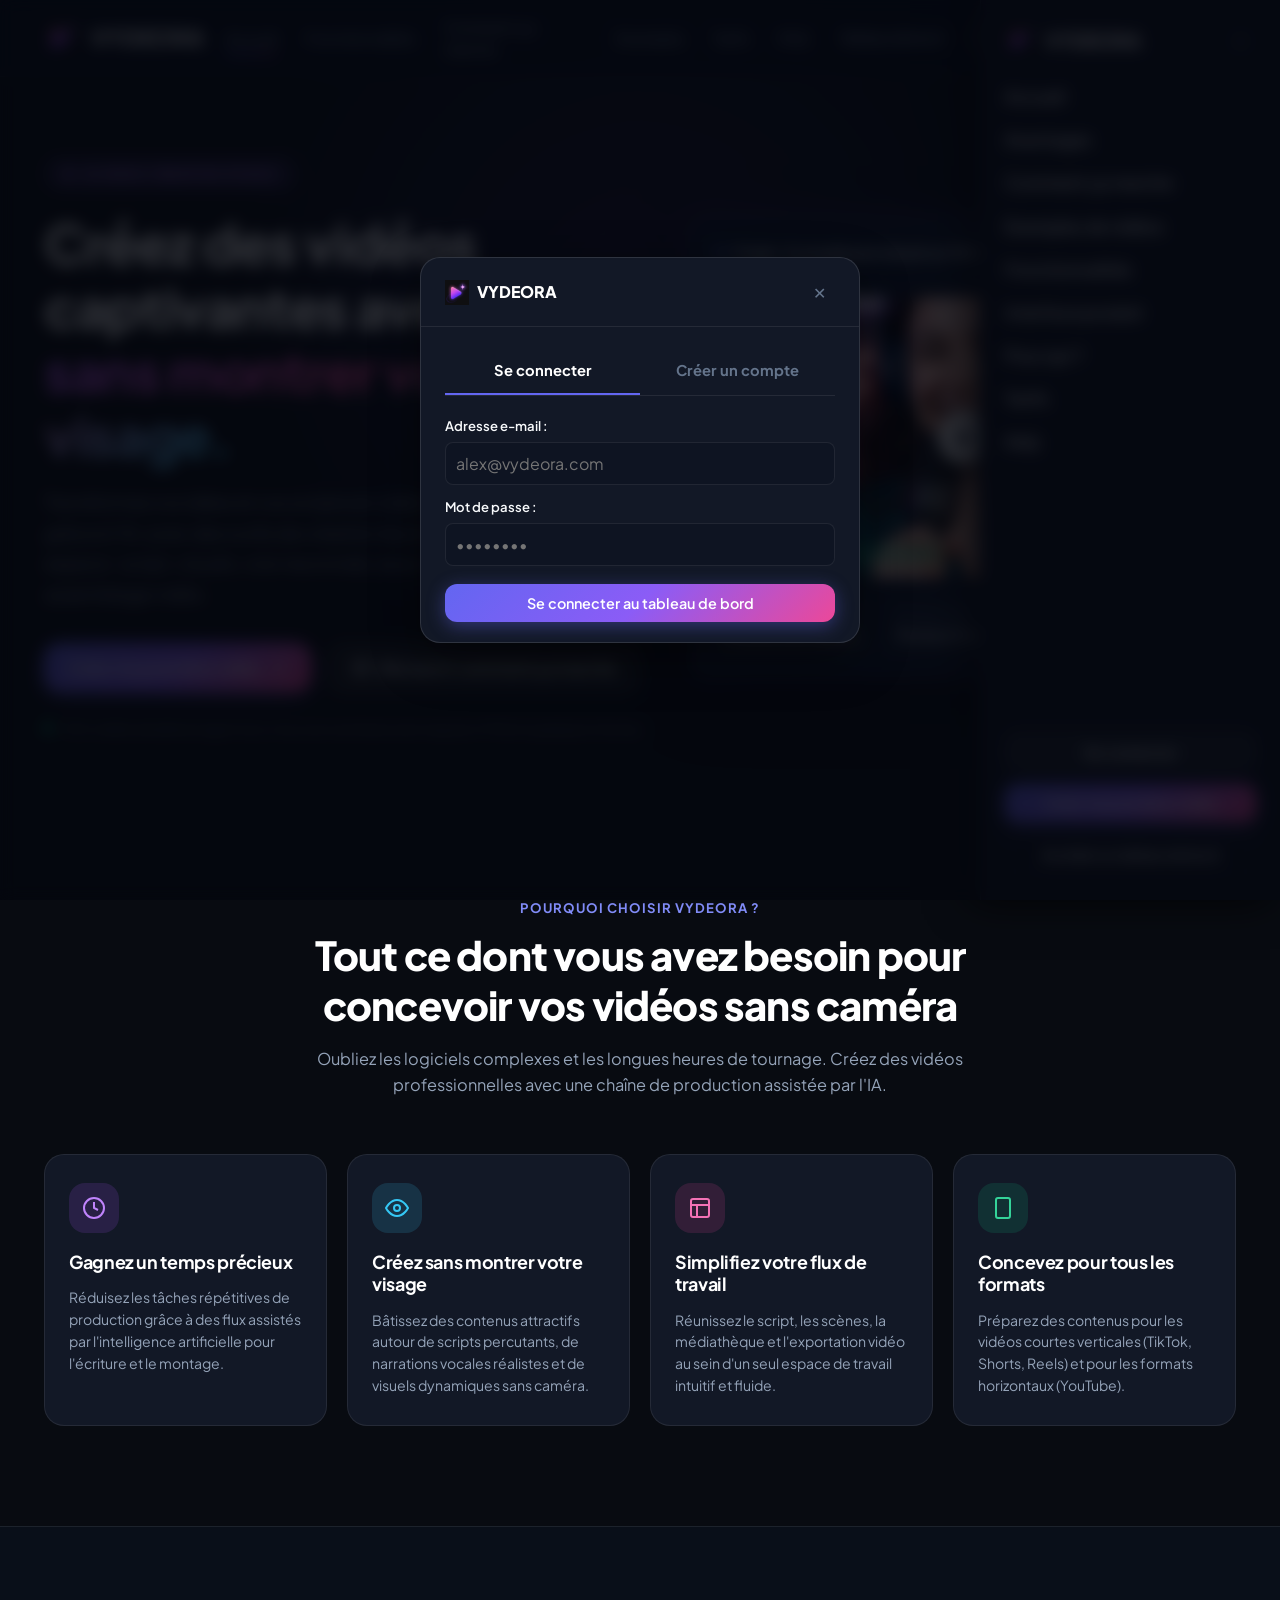
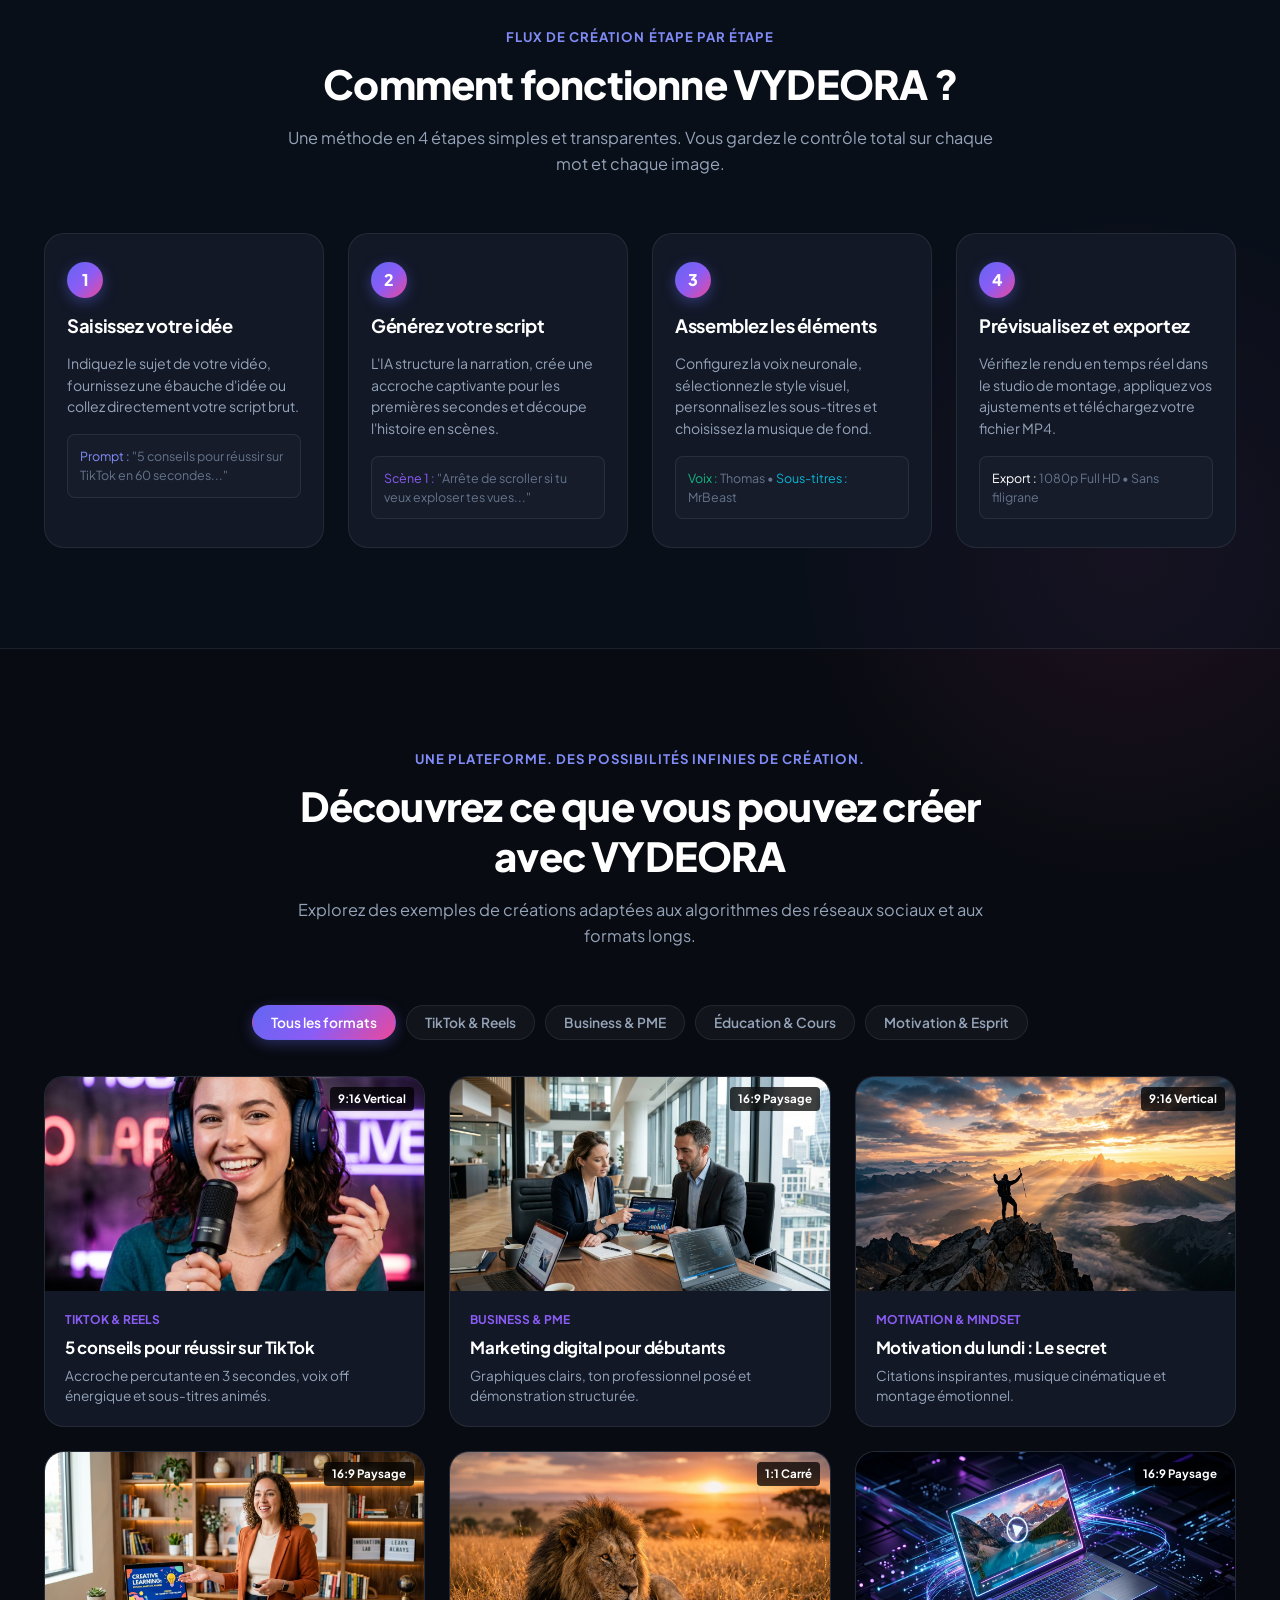
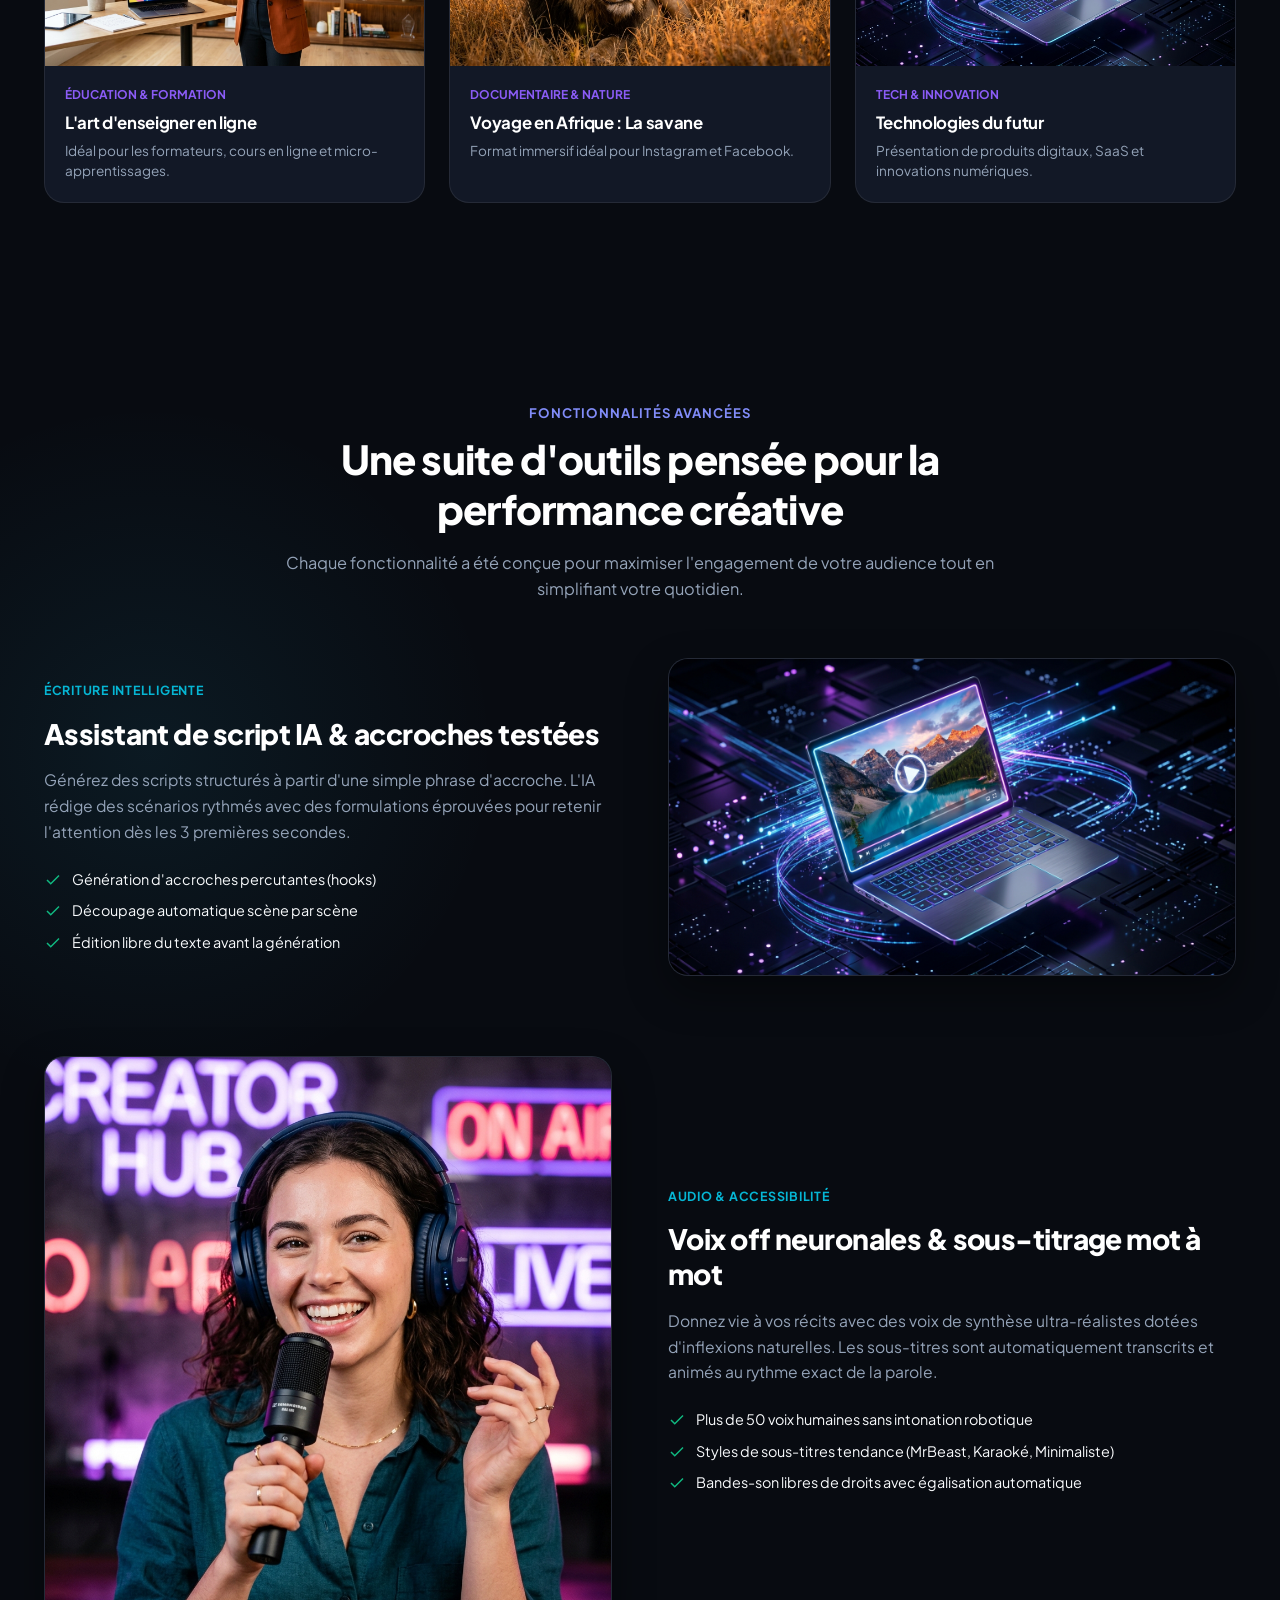
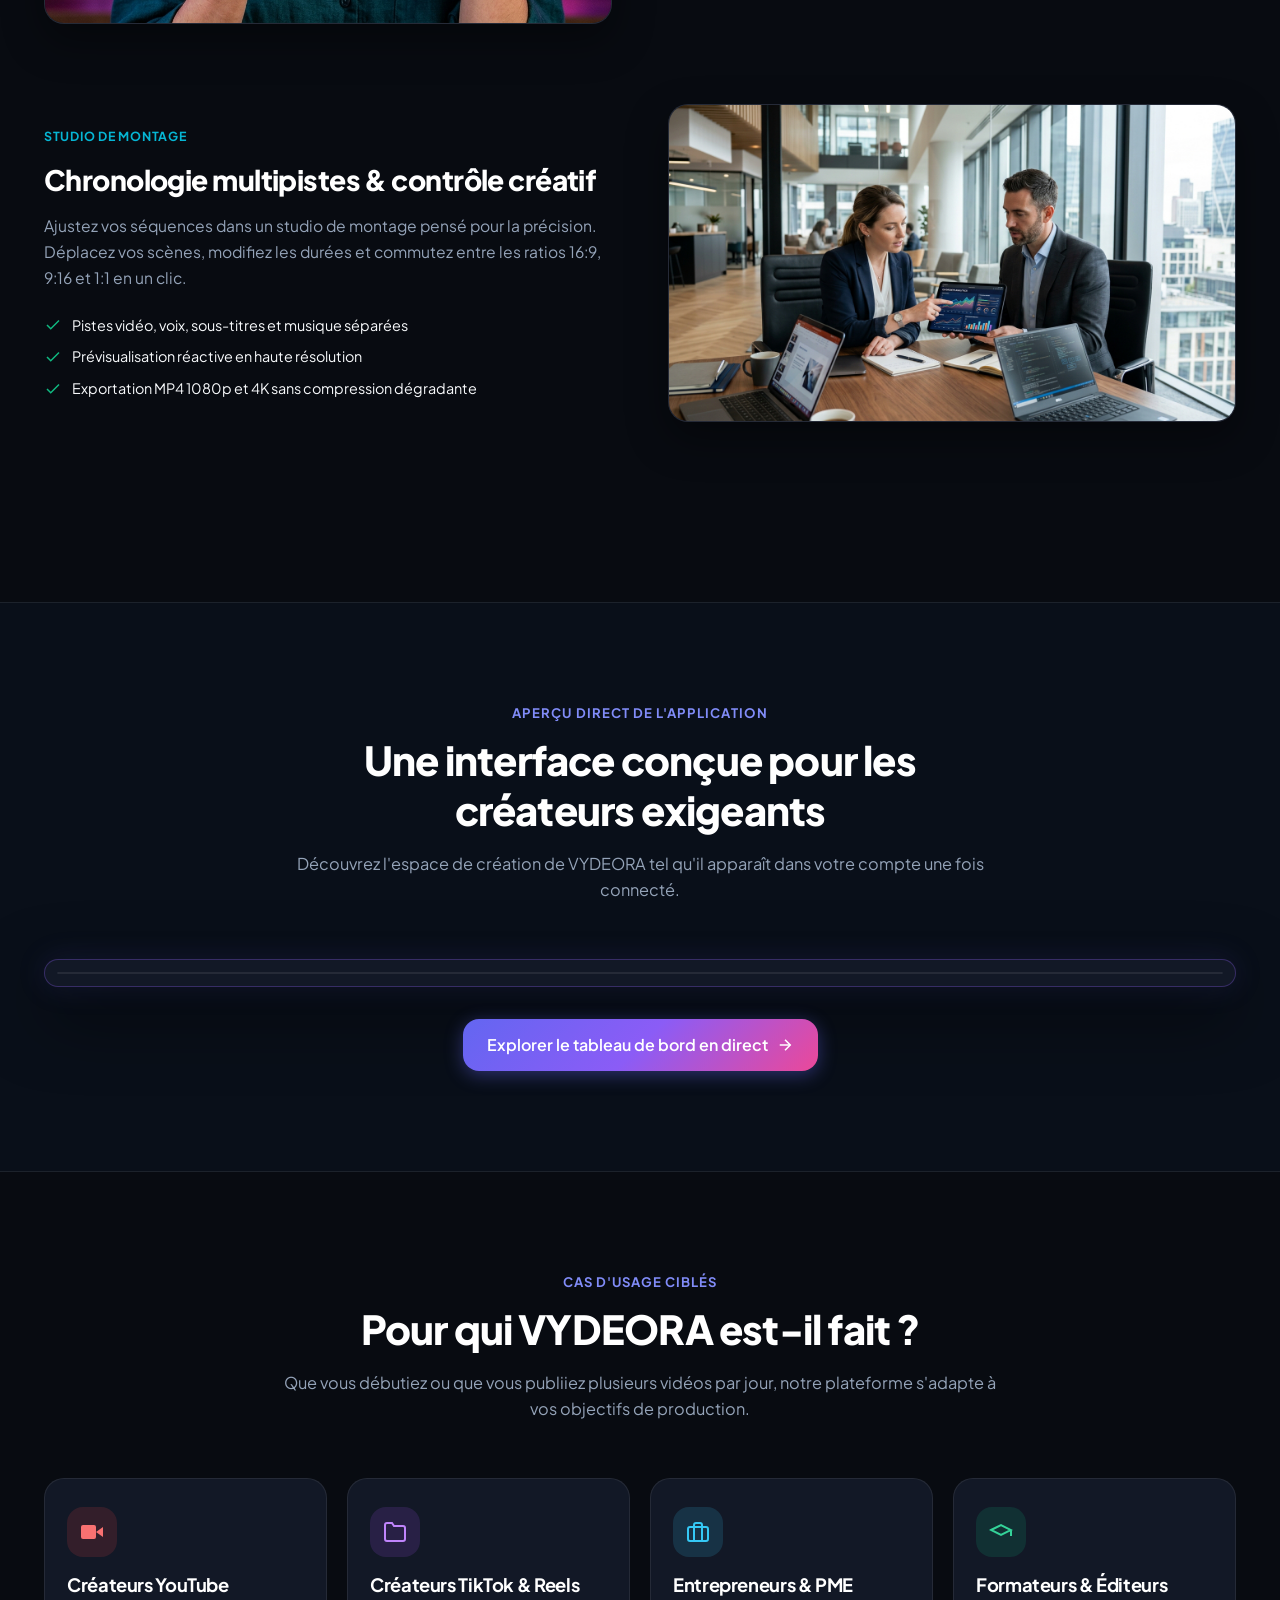
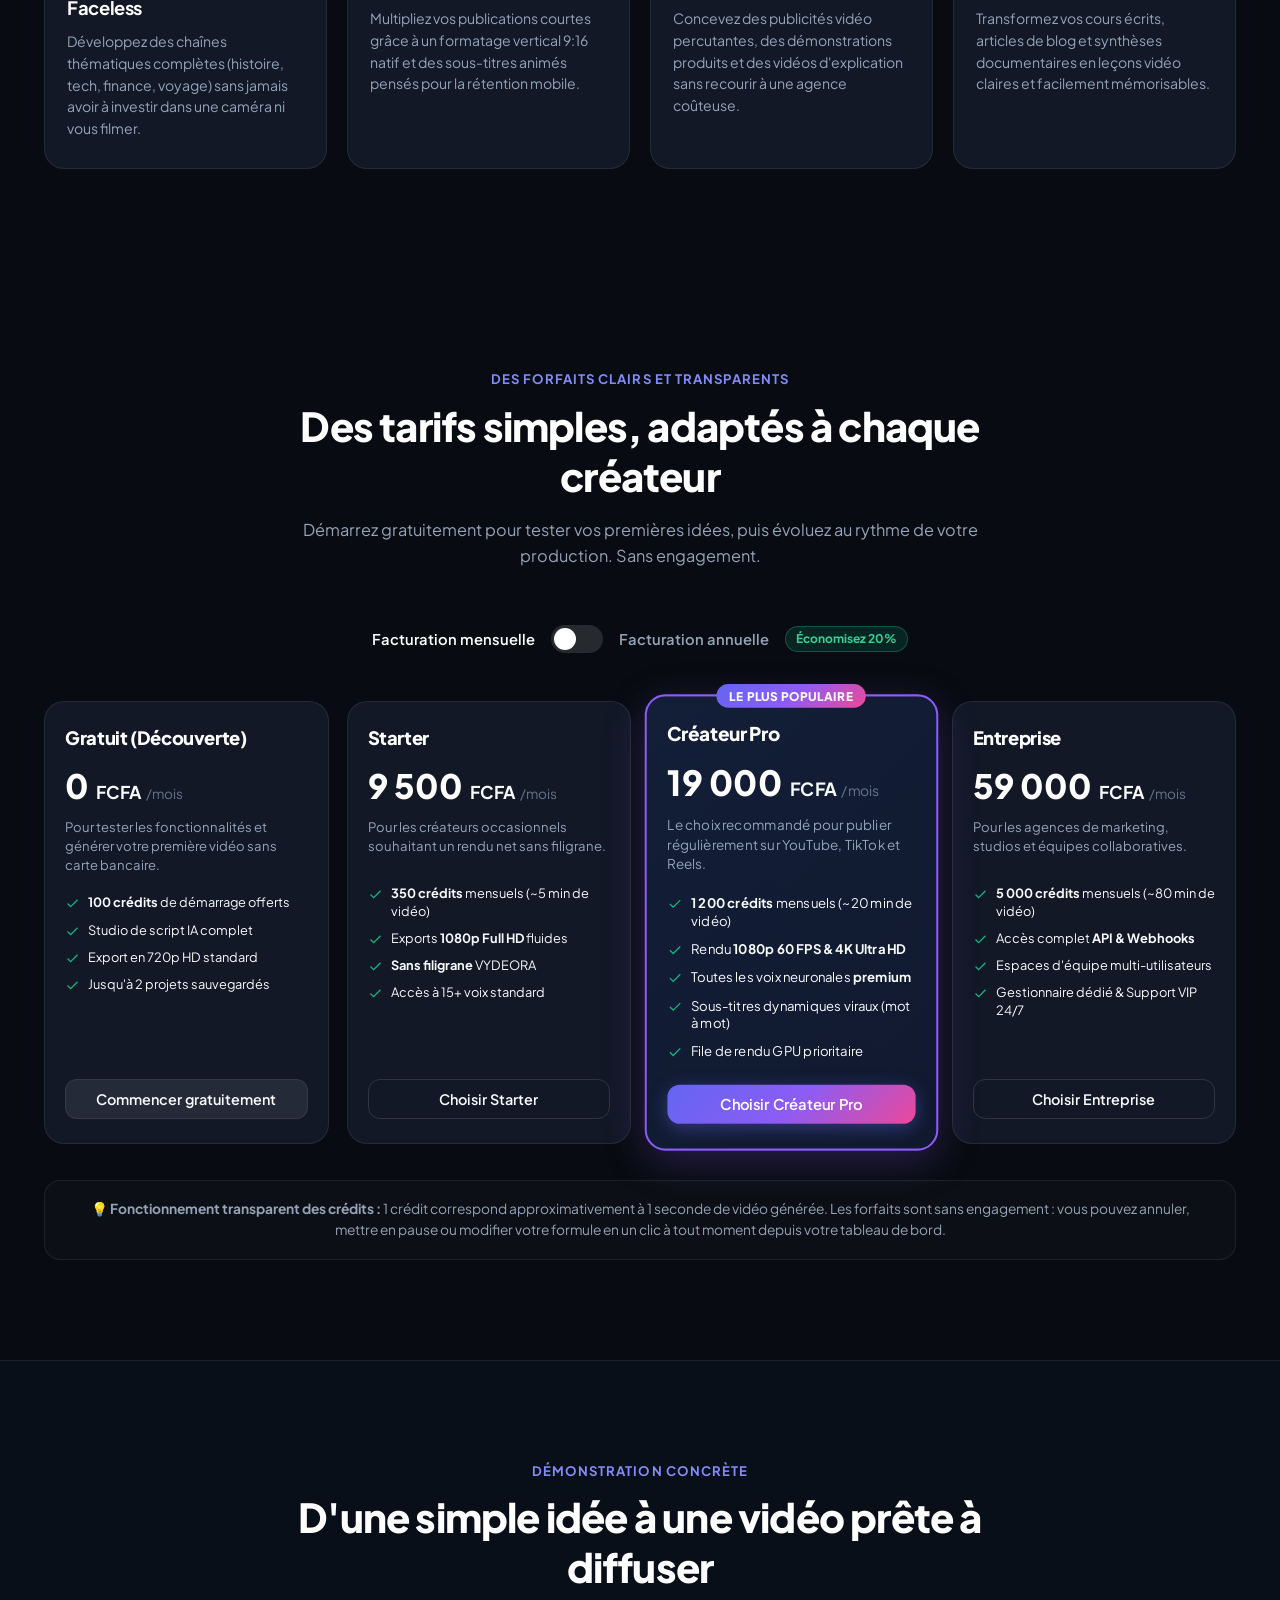
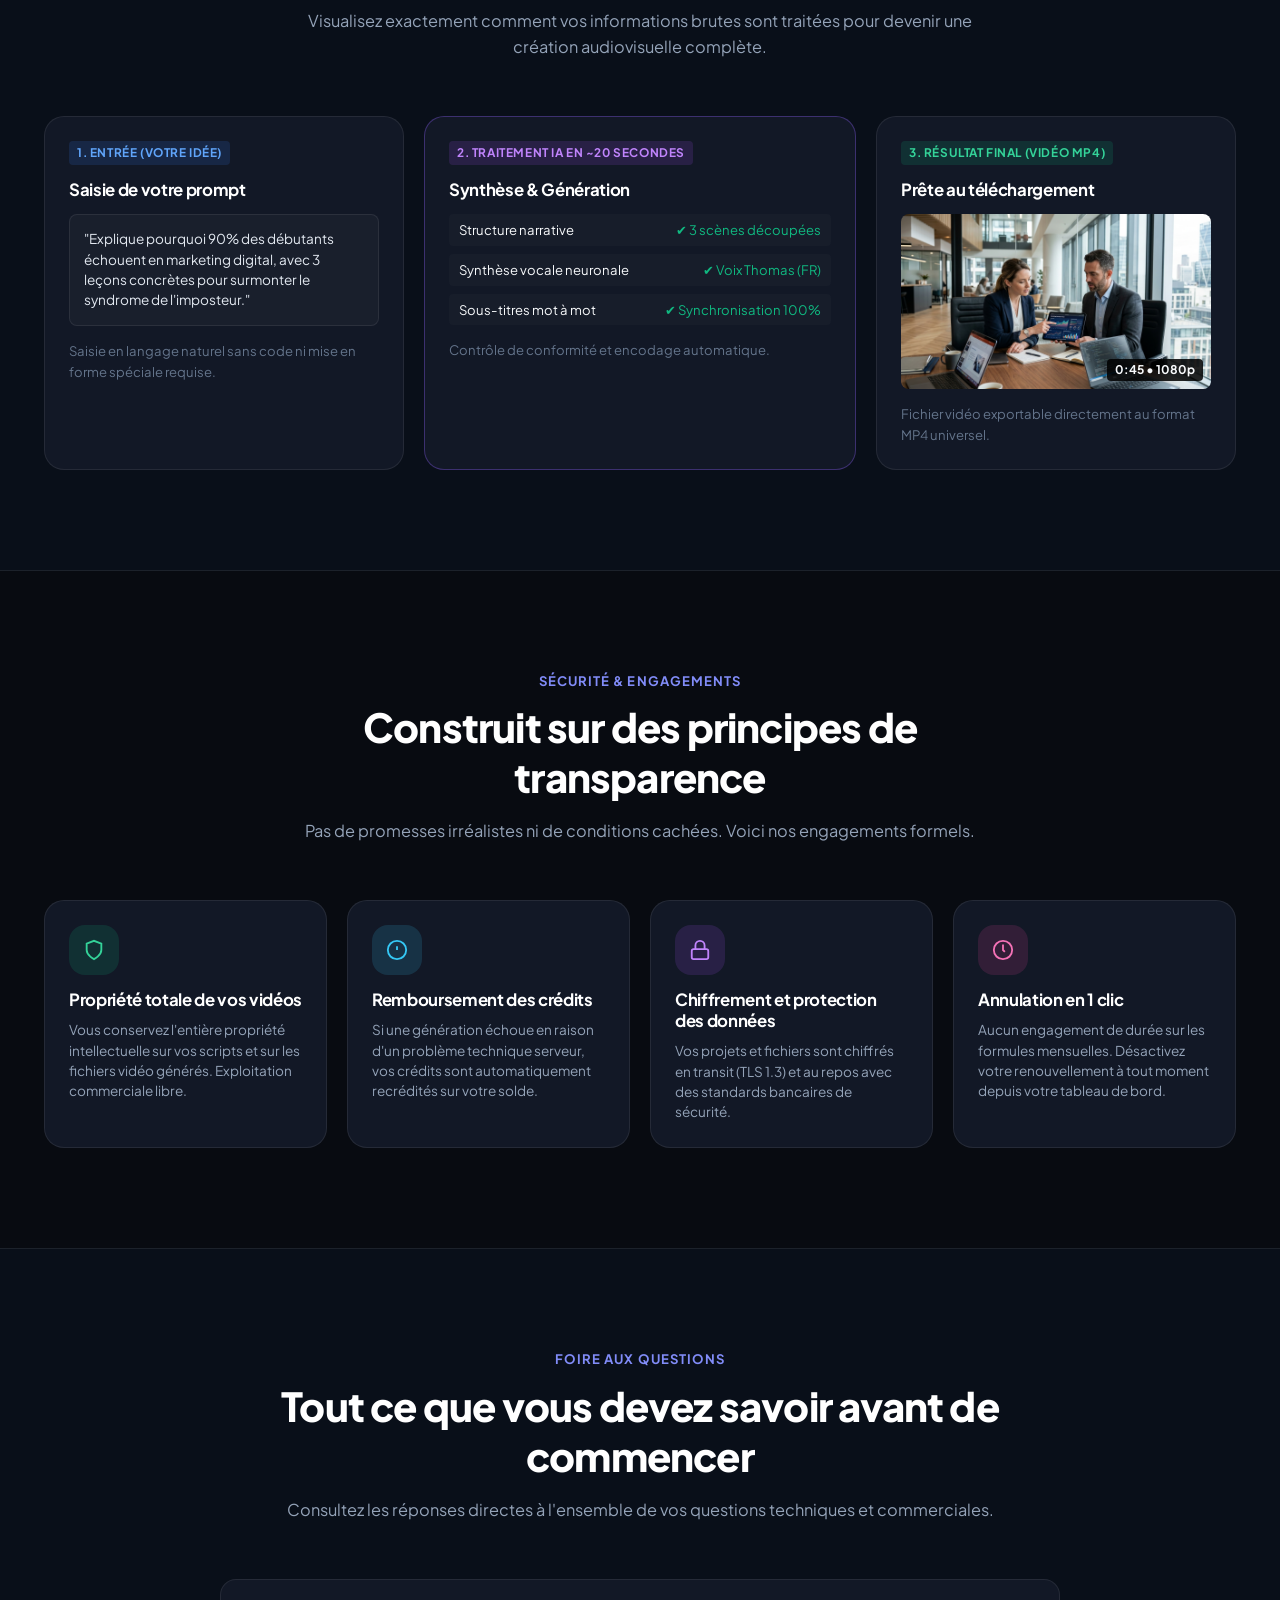
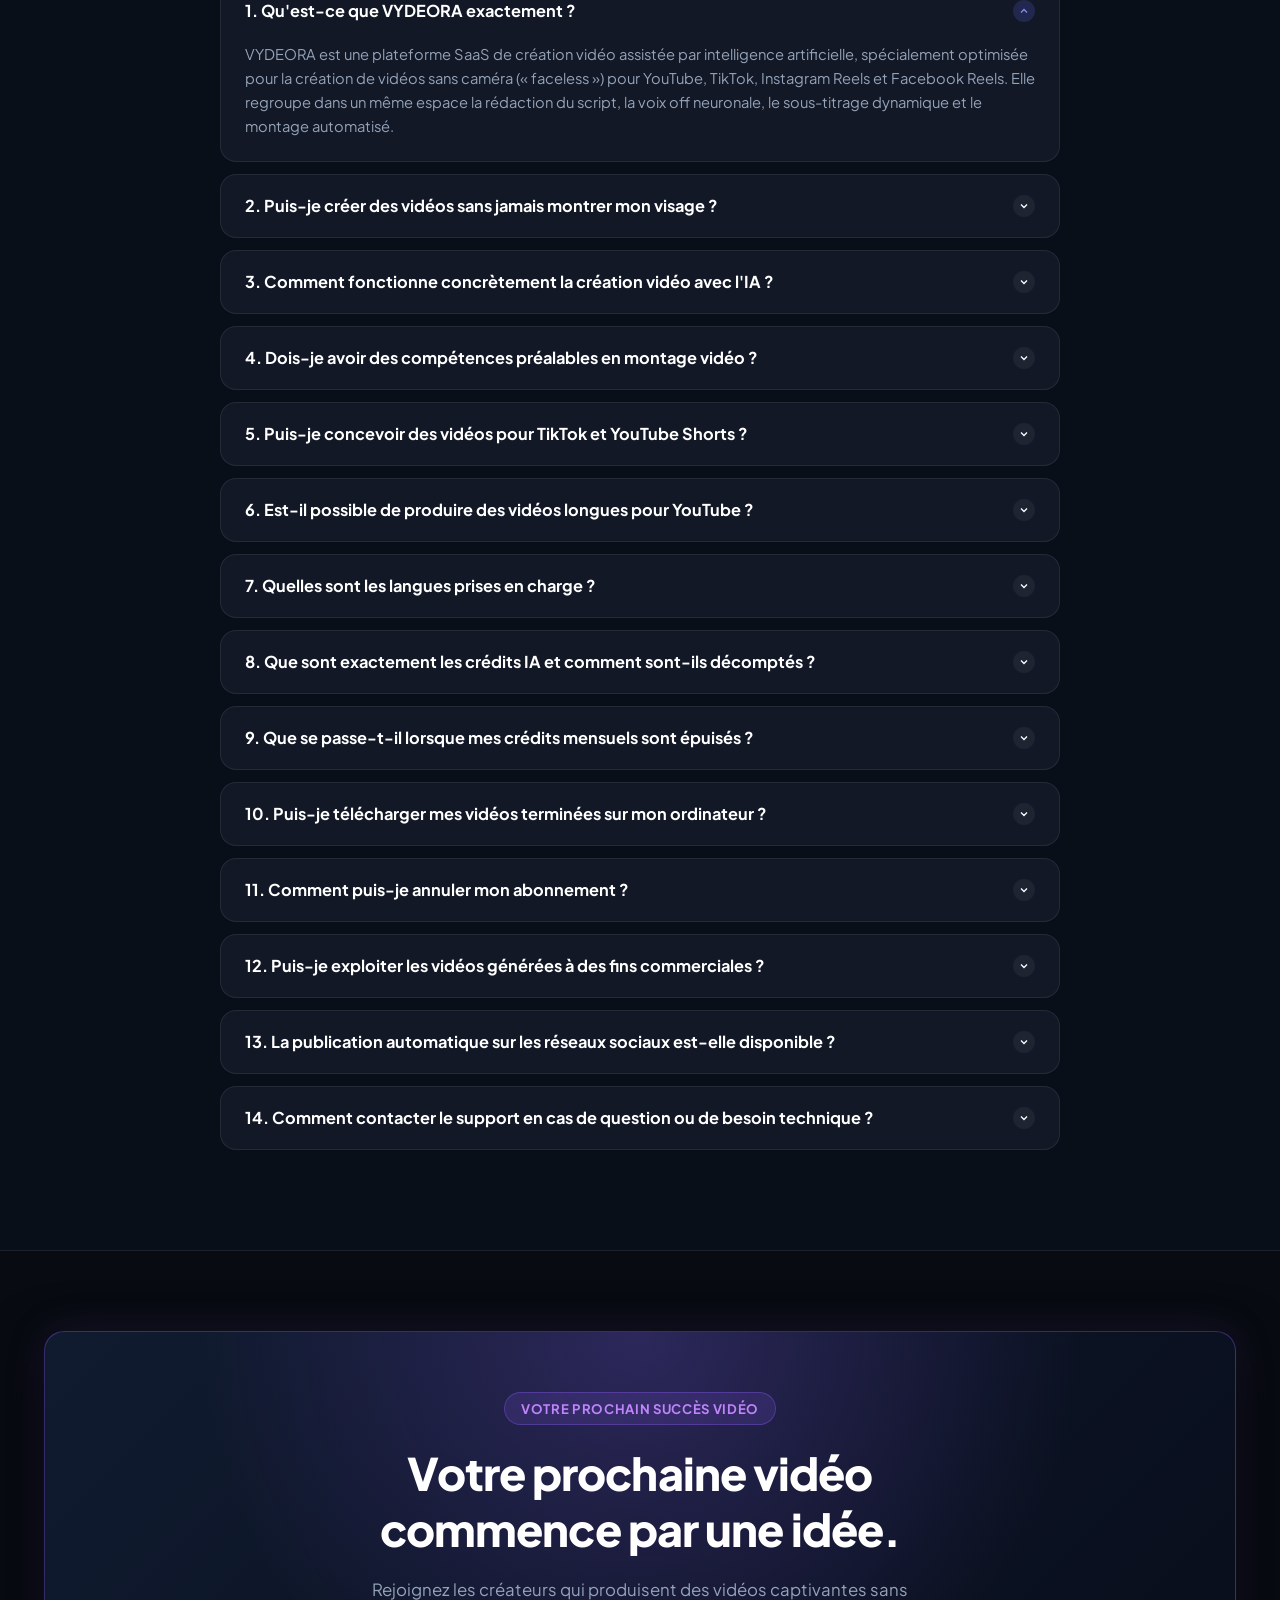
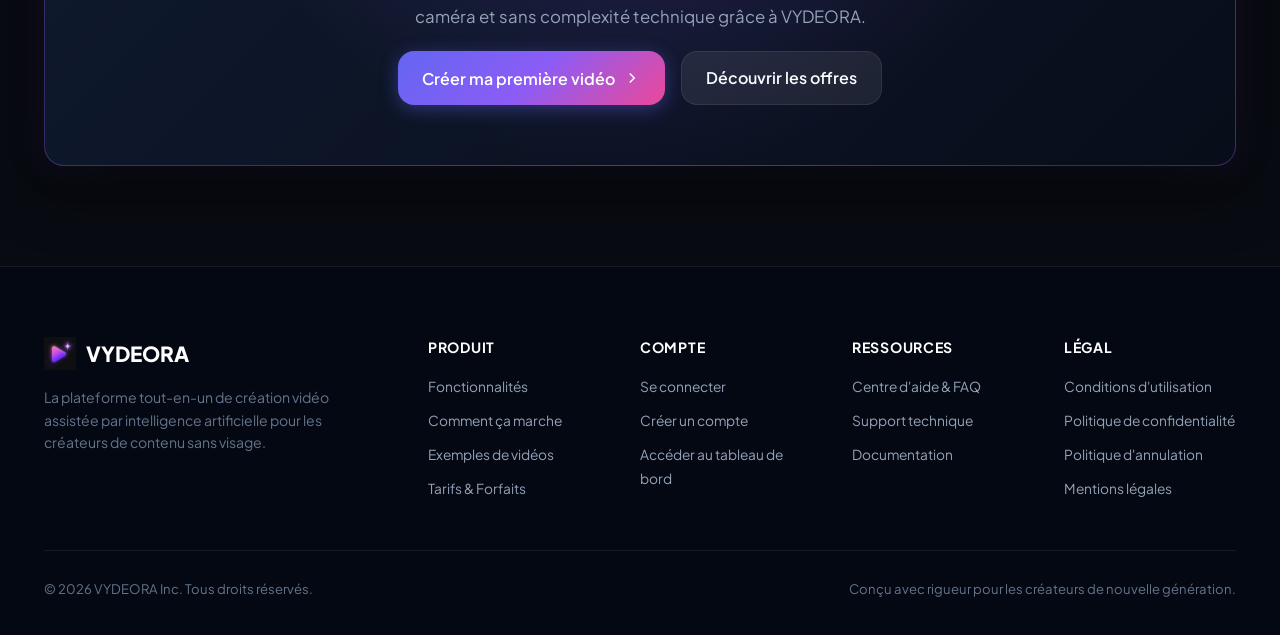
==== commit 77c2e230: "feat: harmonize pricing in Franc CFA (FCFA) across landing page and dashboard and add Supabase SQL p" ====
--- a/dashboard.html
+++ b/dashboard.html
@@ -1186,7 +1186,7 @@
                 <h4>Gratuit (Découverte)</h4>
                 <div class="tier-price-row">
                   <span class="tier-price-amount">0</span>
-                  <span style="font-size:1.3rem; font-weight:700;">€</span>
+                  <span style="font-size:1.1rem; font-weight:700; margin-left:3px;">FCFA</span>
                   <span class="tier-price-period">/mois</span>
                 </div>
                 <div class="tier-annual-subnote">Sans engagement ni carte</div>
@@ -1206,7 +1206,7 @@
                   </li>
                   <li class="tier-feature-item">
                     <svg viewBox="0 0 24 24" fill="none" stroke="currentColor" stroke-width="2.5"><polyline points="20 6 9 17 4 12"></polyline></svg>
-                    <span>Voix neuronales de base</span>
+                    <span>Jusqu'à 2 projets sauvegardés</span>
                   </li>
                 </ul>
                 <button class="btn btn-secondary btn-sm" id="btnTierFree" style="width:100%; justify-content:center;" disabled>Forfait actuel</button>
@@ -1216,8 +1216,8 @@
               <div class="billing-tier-card" id="tierCardStarter">
                 <h4>Starter</h4>
                 <div class="tier-price-row">
-                  <span class="tier-price-amount" id="priceTierStarter">15</span>
-                  <span style="font-size:1.3rem; font-weight:700;">€</span>
+                  <span class="tier-price-amount" id="priceTierStarter">9 500</span>
+                  <span style="font-size:1.1rem; font-weight:700; margin-left:3px;">FCFA</span>
                   <span class="tier-price-period" id="periodTierStarter">/mois</span>
                 </div>
                 <div class="tier-annual-subnote" id="subnoteTierStarter">&nbsp;</div>
@@ -1225,7 +1225,7 @@
                 <ul class="tier-features-list">
                   <li class="tier-feature-item">
                     <svg viewBox="0 0 24 24" fill="none" stroke="currentColor" stroke-width="2.5"><polyline points="20 6 9 17 4 12"></polyline></svg>
-                    <span><strong>300 crédits</strong> mensuels (~5 min de vidéo)</span>
+                    <span><strong>350 crédits</strong> mensuels (~5 min de vidéo)</span>
                   </li>
                   <li class="tier-feature-item">
                     <svg viewBox="0 0 24 24" fill="none" stroke="currentColor" stroke-width="2.5"><polyline points="20 6 9 17 4 12"></polyline></svg>
@@ -1253,10 +1253,10 @@
                     <span>Le plus populaire</span>
                   </span>
                 </div>
-                <h4>Pro</h4>
+                <h4>Pro (Créateur Pro)</h4>
                 <div class="tier-price-row">
-                  <span class="tier-price-amount" id="priceTierPro">29</span>
-                  <span style="font-size:1.3rem; font-weight:700;">€</span>
+                  <span class="tier-price-amount" id="priceTierPro">19 000</span>
+                  <span style="font-size:1.1rem; font-weight:700; margin-left:3px;">FCFA</span>
                   <span class="tier-price-period" id="periodTierPro">/mois</span>
                 </div>
                 <div class="tier-annual-subnote" id="subnoteTierPro">&nbsp;</div>
@@ -1264,7 +1264,7 @@
                 <ul class="tier-features-list">
                   <li class="tier-feature-item">
                     <svg viewBox="0 0 24 24" fill="none" stroke="currentColor" stroke-width="2.5"><polyline points="20 6 9 17 4 12"></polyline></svg>
-                    <span><strong>1 000 crédits</strong> mensuels (~16 min de vidéo)</span>
+                    <span><strong>1 200 crédits</strong> mensuels (~20 min de vidéo)</span>
                   </li>
                   <li class="tier-feature-item">
                     <svg viewBox="0 0 24 24" fill="none" stroke="currentColor" stroke-width="2.5"><polyline points="20 6 9 17 4 12"></polyline></svg>
@@ -1272,7 +1272,7 @@
                   </li>
                   <li class="tier-feature-item">
                     <svg viewBox="0 0 24 24" fill="none" stroke="currentColor" stroke-width="2.5"><polyline points="20 6 9 17 4 12"></polyline></svg>
-                    <span>Toutes les voix neuronales <strong>illimitées</strong></span>
+                    <span>Toutes les voix neuronales <strong>premium</strong></span>
                   </li>
                   <li class="tier-feature-item">
                     <svg viewBox="0 0 24 24" fill="none" stroke="currentColor" stroke-width="2.5"><polyline points="20 6 9 17 4 12"></polyline></svg>
@@ -1290,8 +1290,8 @@
               <div class="billing-tier-card" id="tierCardEnterprise">
                 <h4>Entreprise</h4>
                 <div class="tier-price-row">
-                  <span class="tier-price-amount" id="priceTierEnterprise">99</span>
-                  <span style="font-size:1.3rem; font-weight:700;">€</span>
+                  <span class="tier-price-amount" id="priceTierEnterprise">59 000</span>
+                  <span style="font-size:1.1rem; font-weight:700; margin-left:3px;">FCFA</span>
                   <span class="tier-price-period" id="periodTierEnterprise">/mois</span>
                 </div>
                 <div class="tier-annual-subnote" id="subnoteTierEnterprise">&nbsp;</div>
@@ -1311,7 +1311,7 @@
                   </li>
                   <li class="tier-feature-item">
                     <svg viewBox="0 0 24 24" fill="none" stroke="currentColor" stroke-width="2.5"><polyline points="20 6 9 17 4 12"></polyline></svg>
-                    <span>Gestionnaire de compte dédié & SLA 99.9%</span>
+                    <span>Gestionnaire dédié & Support VIP 24/7</span>
                   </li>
                 </ul>
                 <button class="btn btn-outline btn-sm" id="btnTierEnterprise" style="width:100%; justify-content:center;">Passer à Entreprise</button>
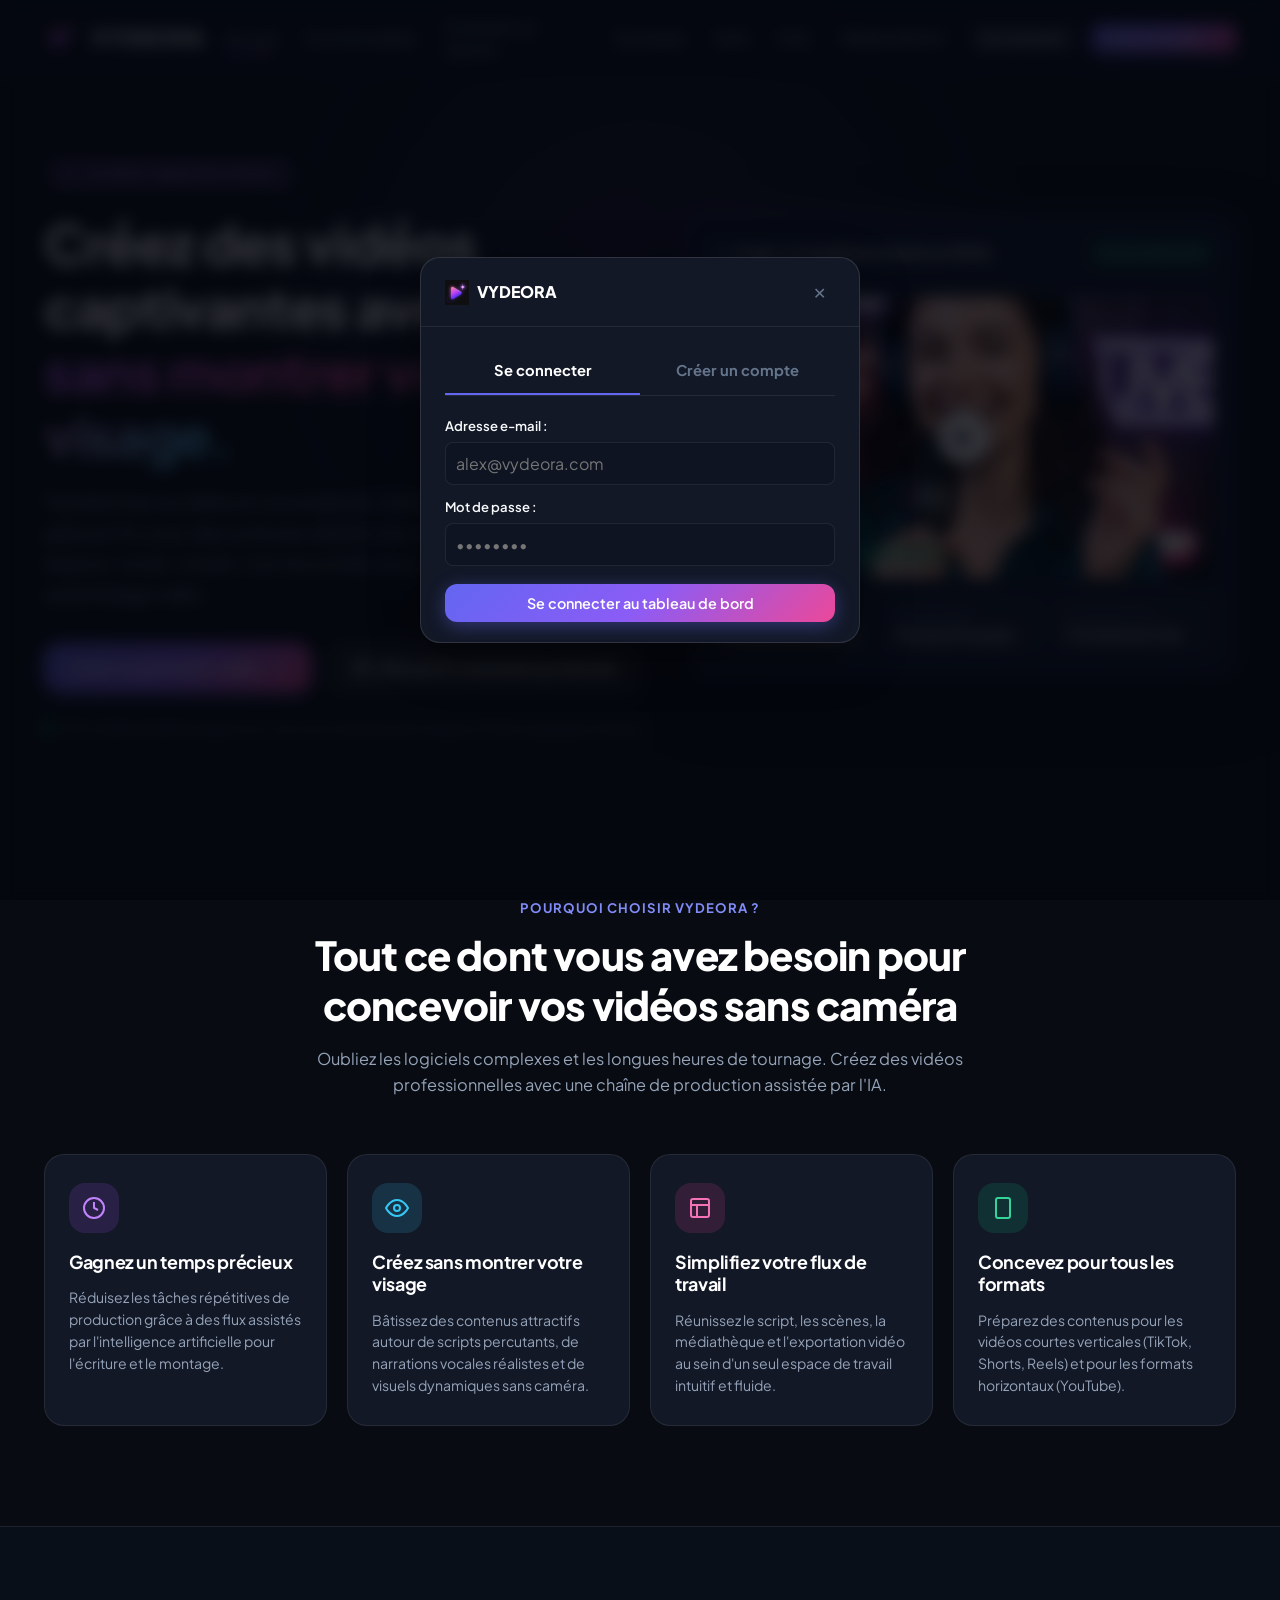
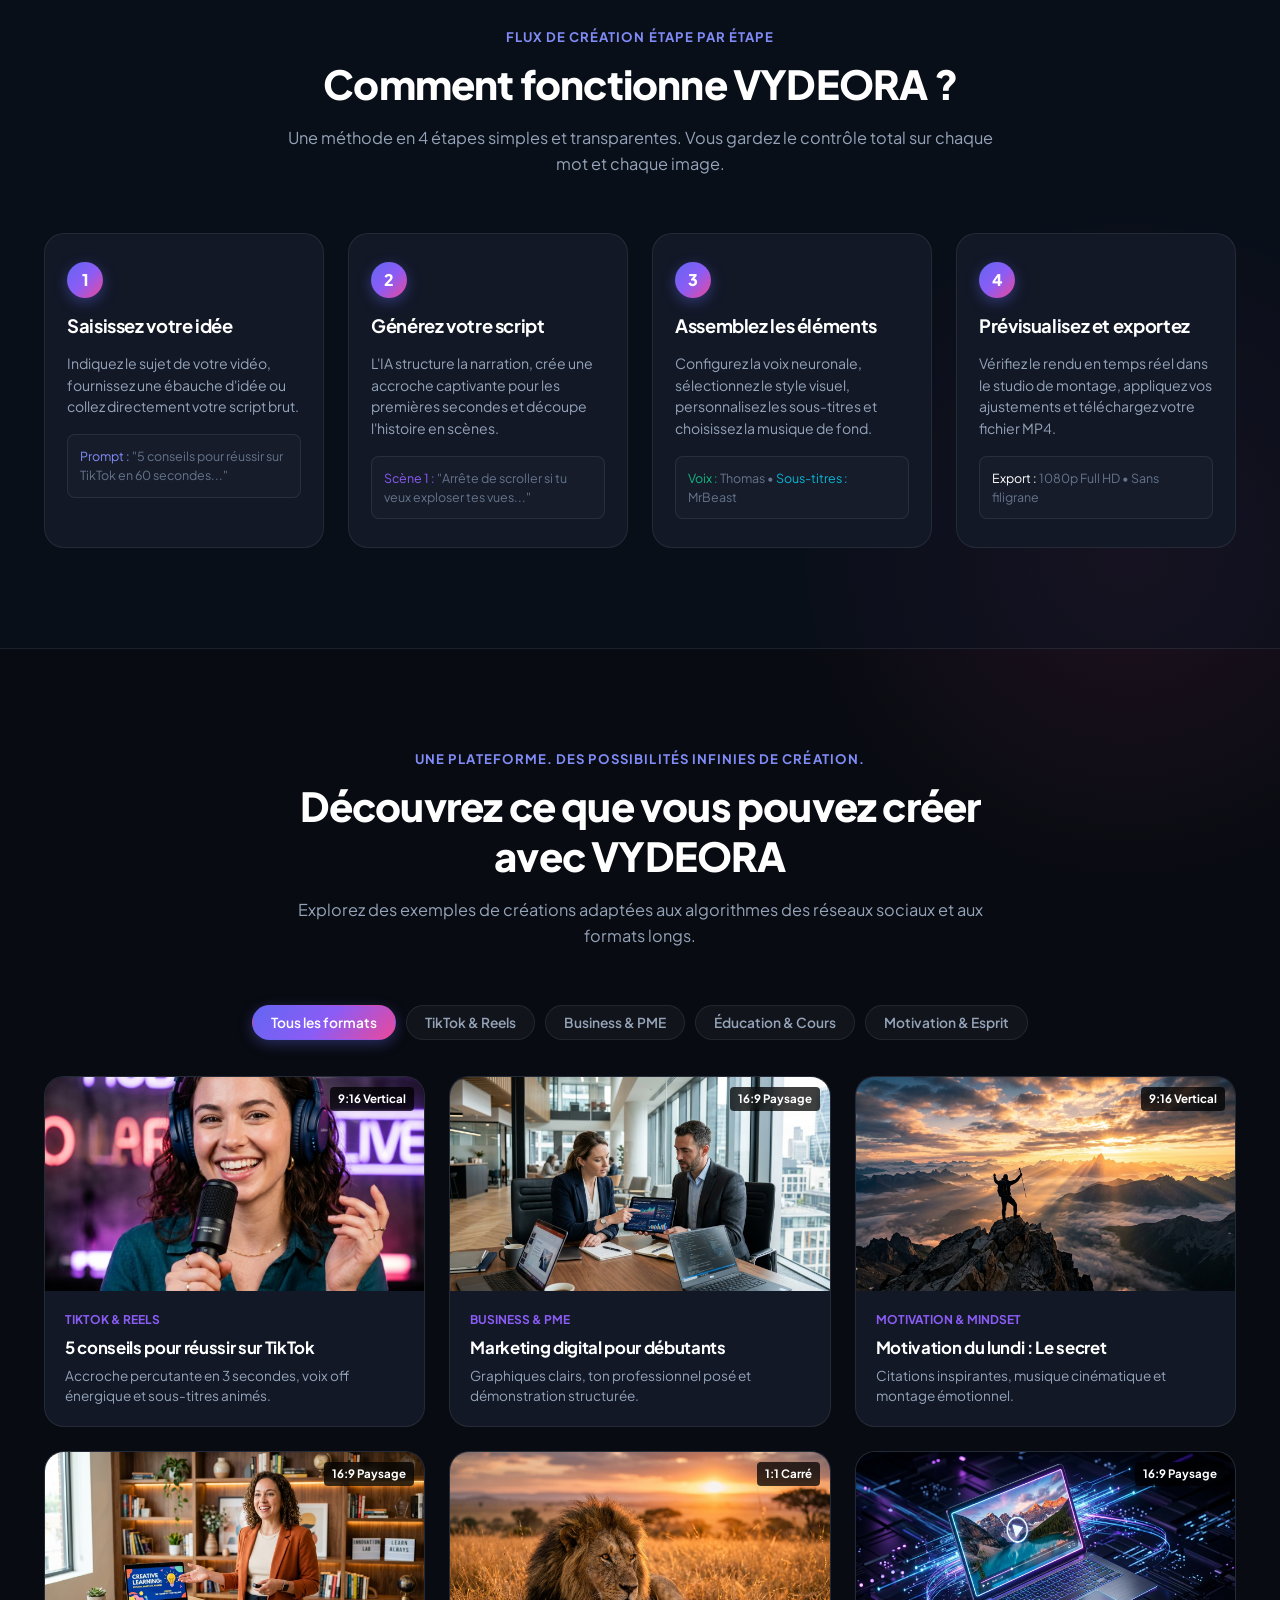
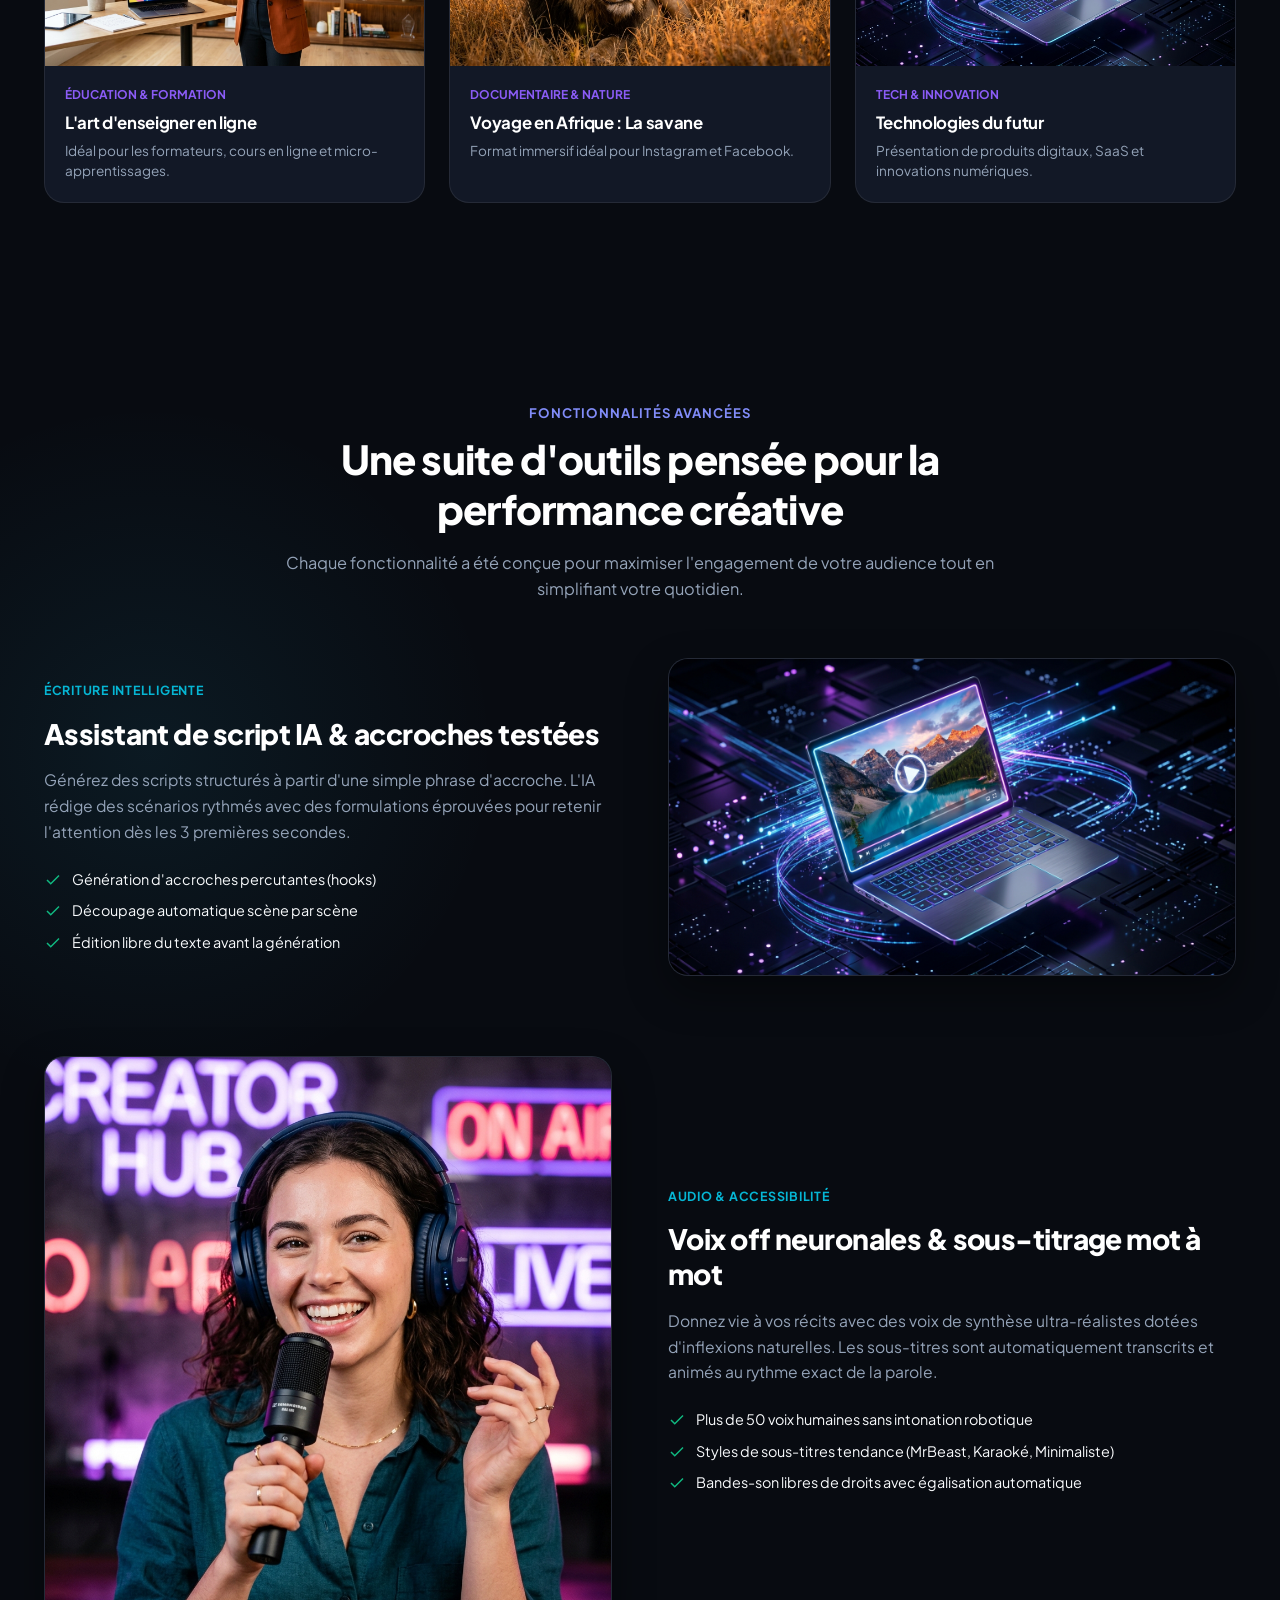
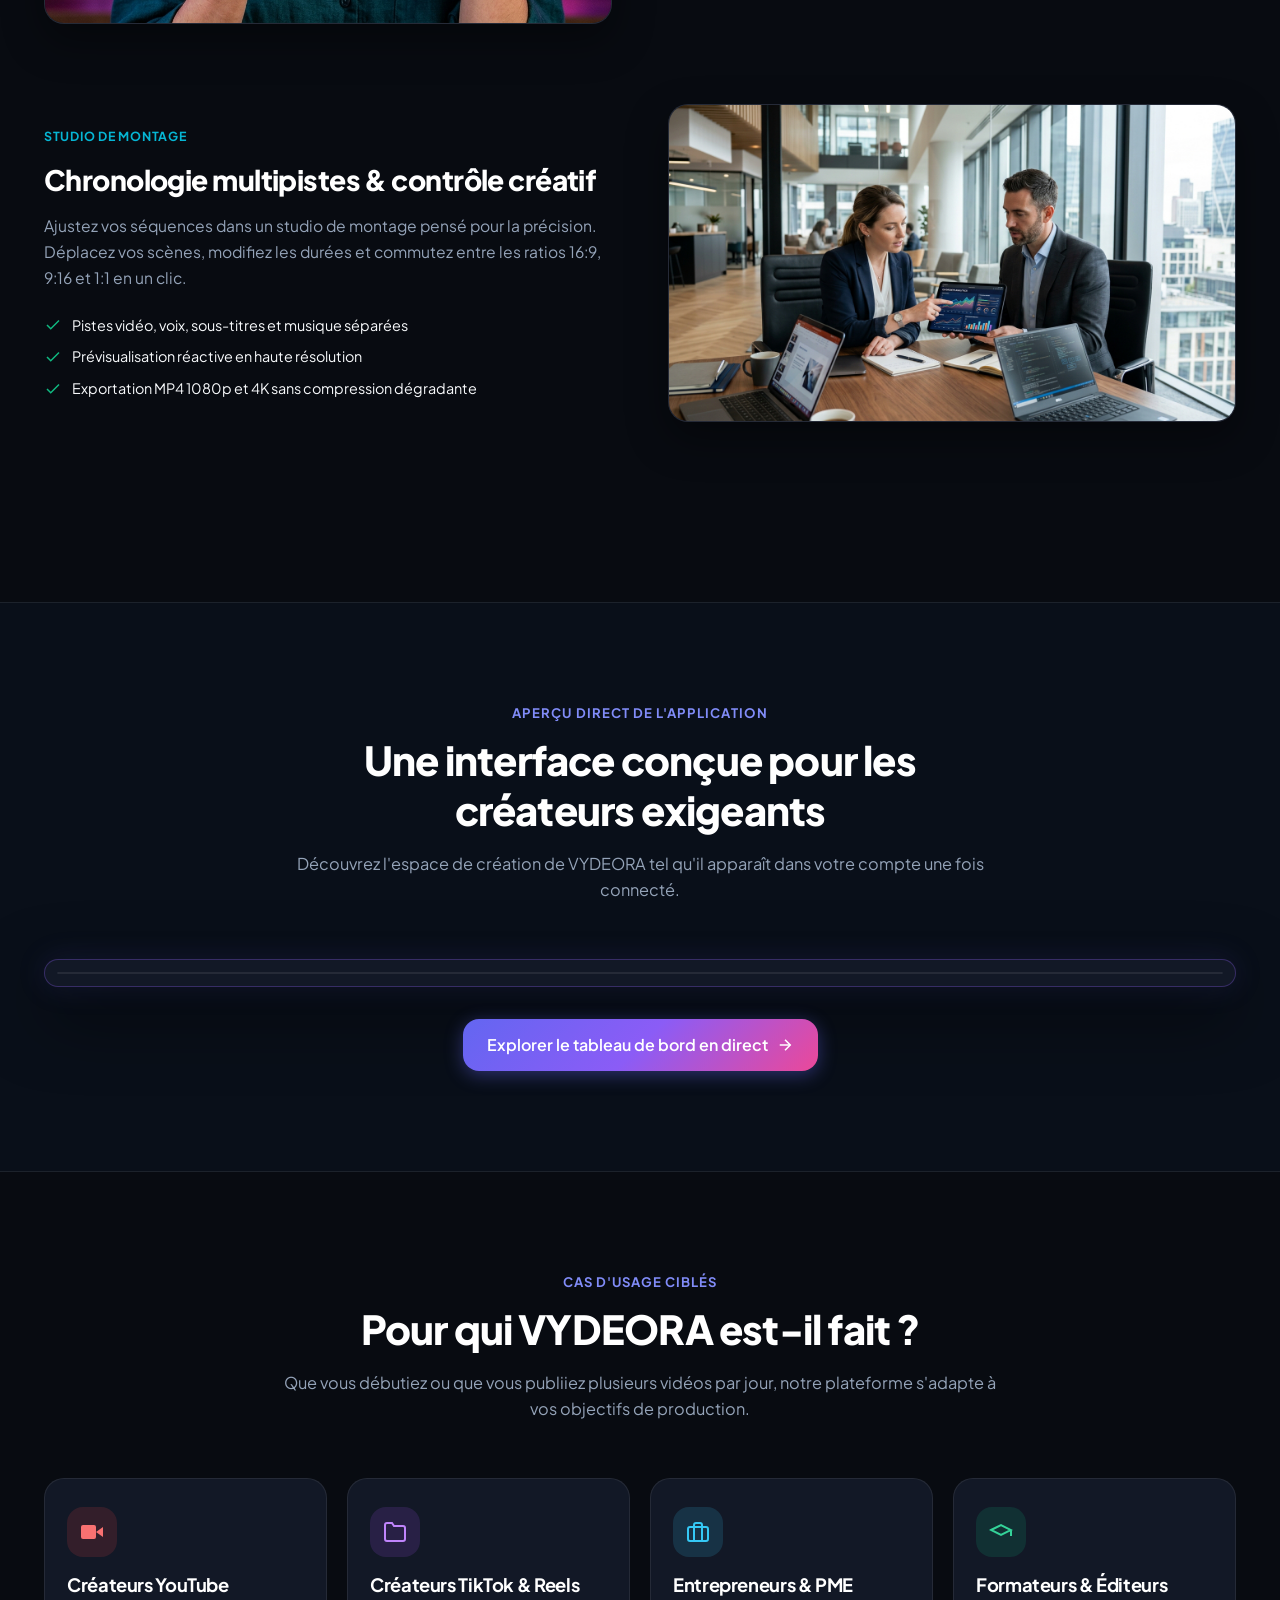
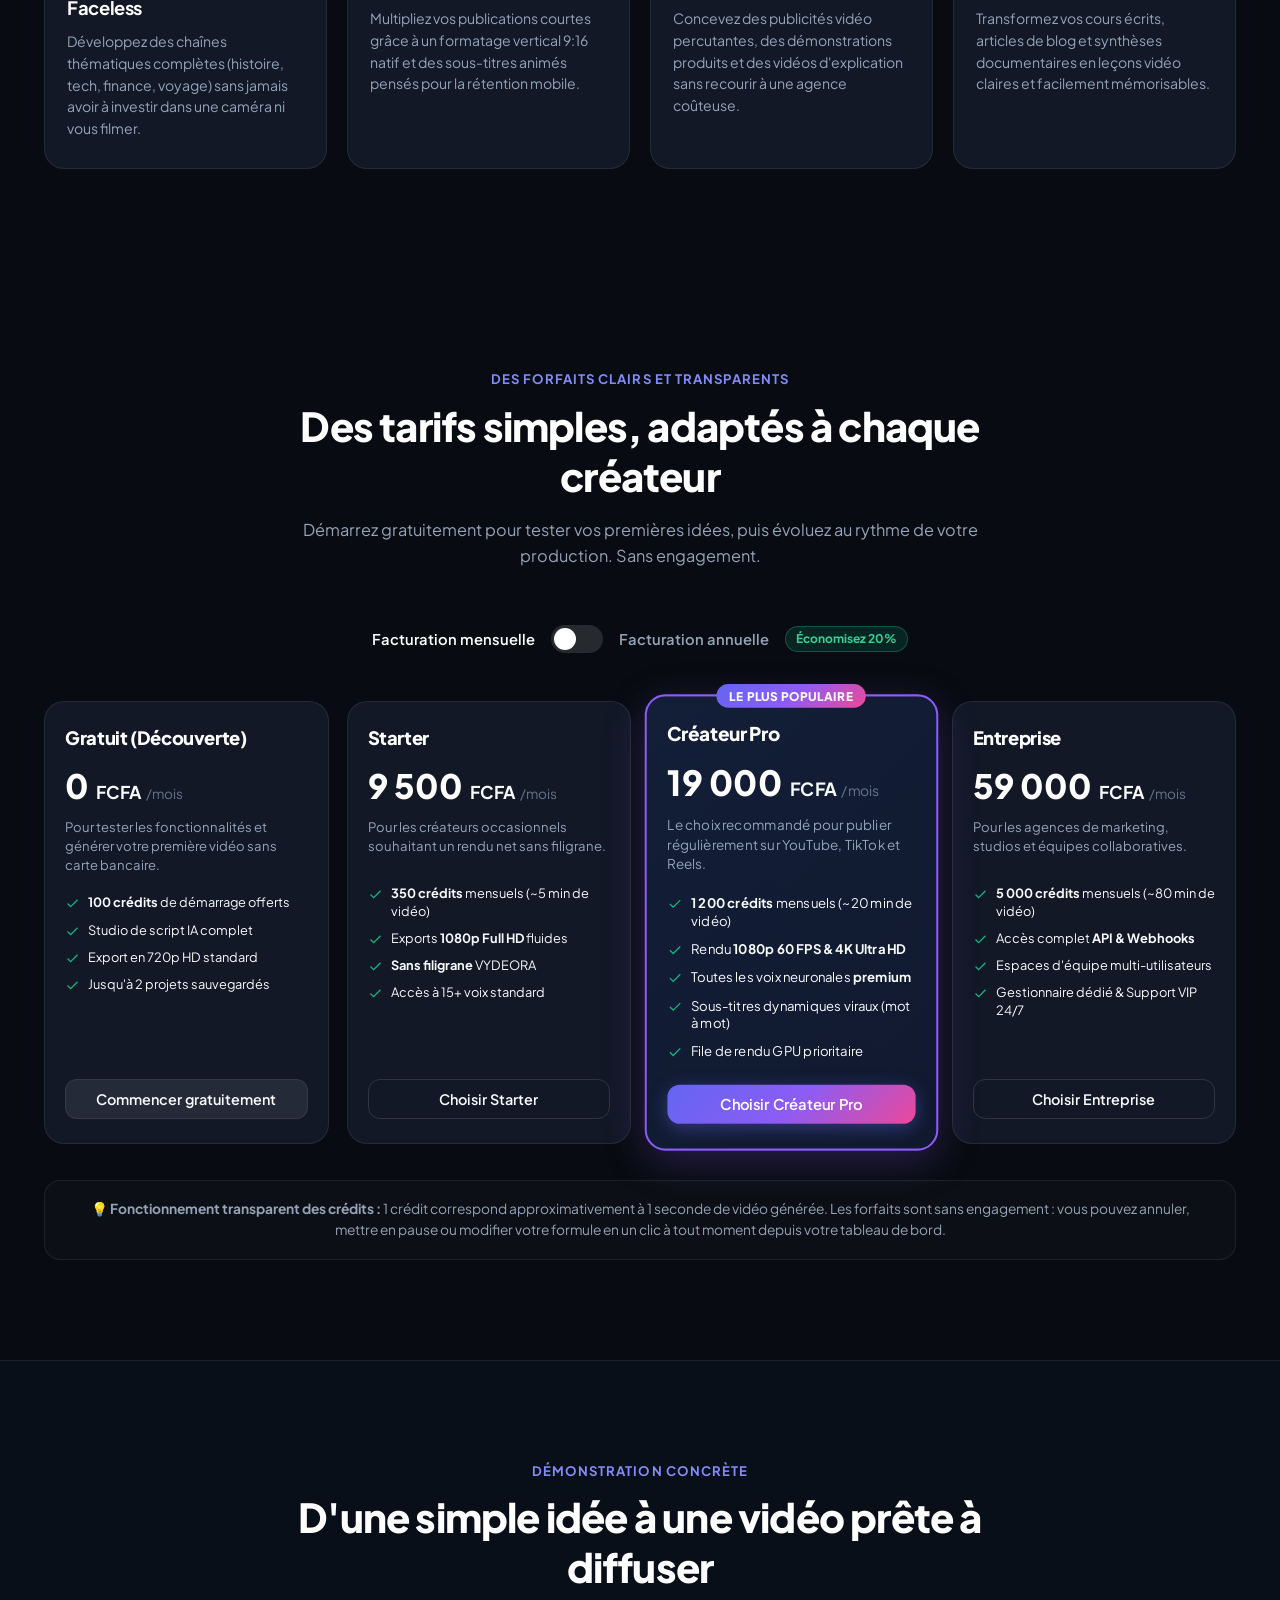
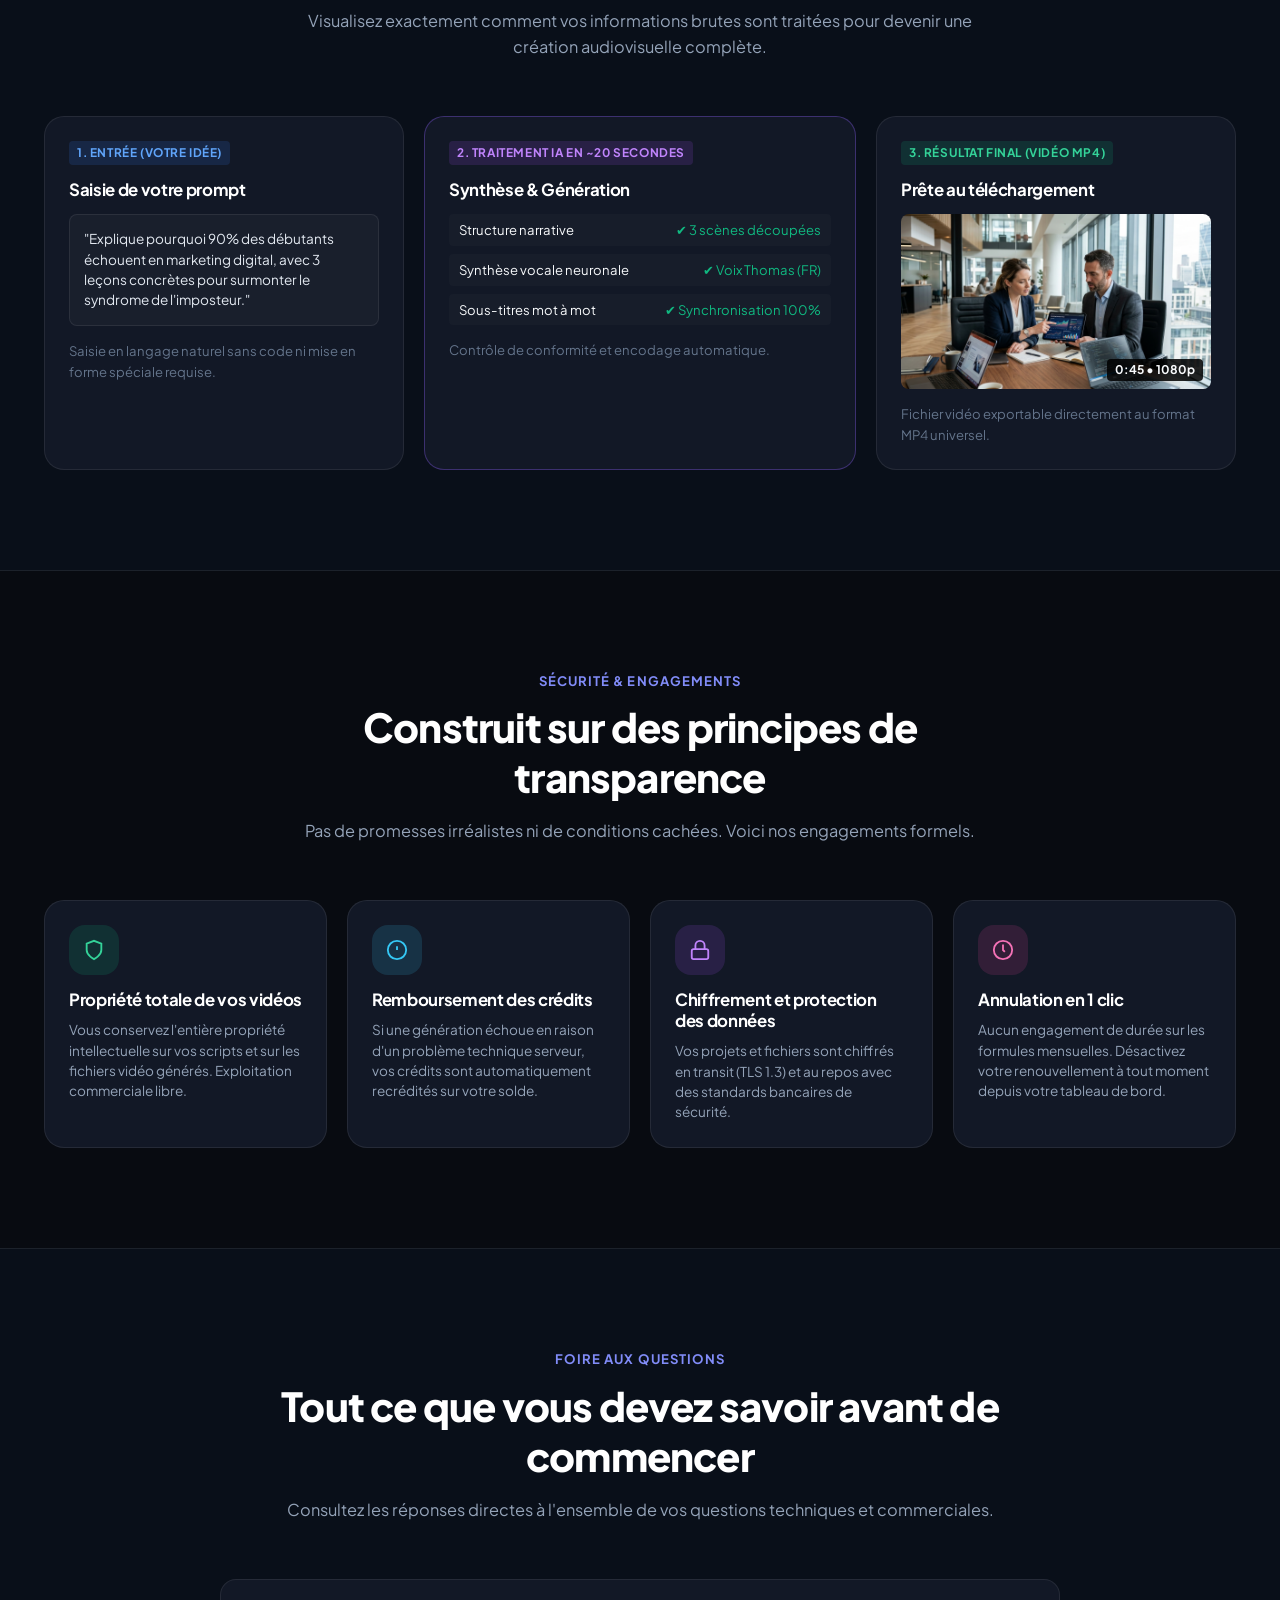
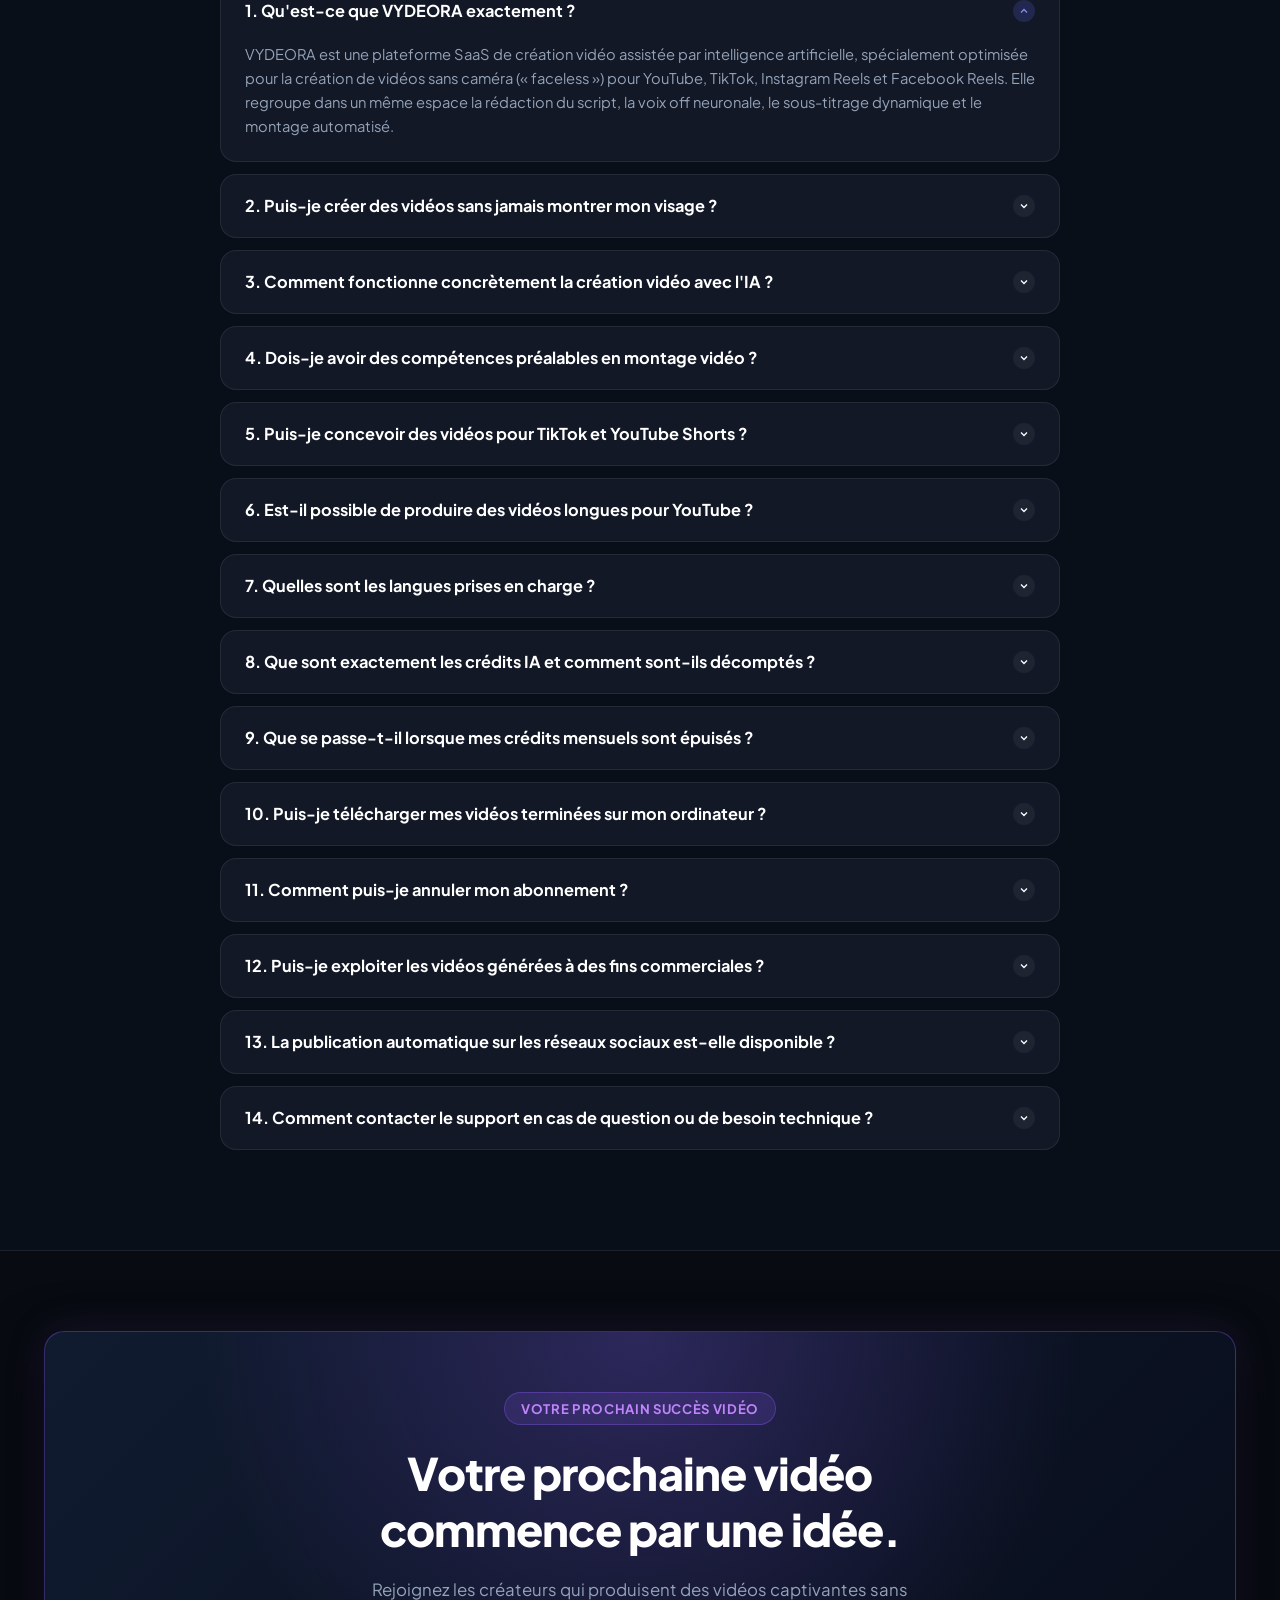
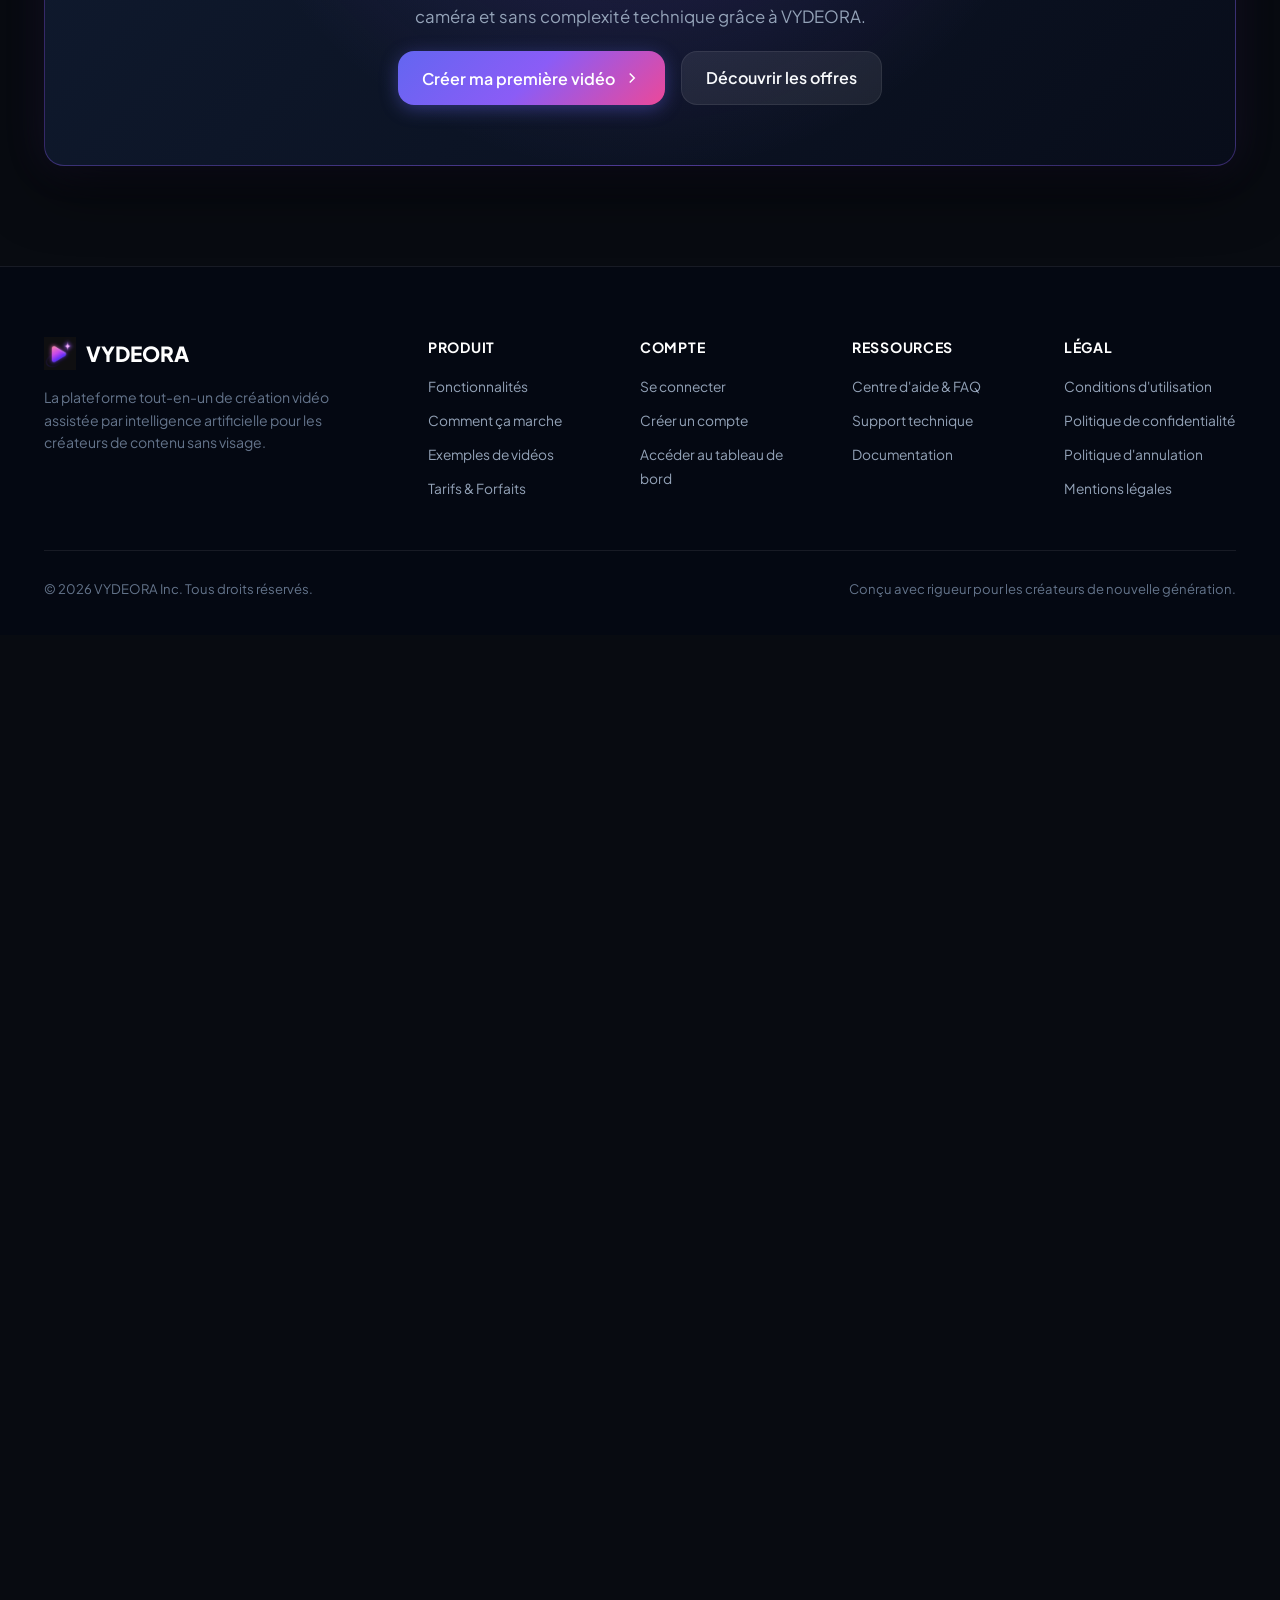
==== commit d6744691: "feat: complete Studio Step 3 with AI Voice-over generation (ElevenLabs & OpenAI TTS), audio previews" ====
--- a/dashboard.html
+++ b/dashboard.html
@@ -721,43 +721,169 @@
 
               <!-- Step 3: Voix & Langue -->
               <div class="studio-step-pane" id="stepPane3" style="display:none;">
-                <h3 style="margin-bottom:12px;">Étape 3 : Choisissez la voix de narration IA</h3>
-                <p style="margin-bottom:18px;">Plus de 50 voix neurales ultra-réalistes dotées d'inflexions naturelles.</p>
-                
-                <div style="display:grid; grid-template-columns:repeat(auto-fit, minmax(220px, 1fr)); gap:12px;">
-                  <div class="card" style="padding:14px; border-color:var(--primary-light); background:rgba(99,102,241,0.1); cursor:pointer;">
-                    <div style="display:flex; align-items:center; gap:10px; margin-bottom:6px;">
-                      <div class="user-avatar-circle" style="background:linear-gradient(135deg, #10B981, #059669); width:32px; height:32px;">TH</div>
-                      <div>
-                        <div style="font-weight:700; font-size:0.9rem;">Thomas (Recommandé)</div>
-                        <div style="font-size:0.75rem; color:var(--text-muted);">Français (France) — Énergique</div>
+                <div style="display:flex; justify-content:space-between; align-items:center; margin-bottom:14px; flex-wrap:wrap; gap:8px;">
+                  <div>
+                    <h3 style="margin-bottom:4px;">Étape 3 : Voix off IA ultra-réaliste</h3>
+                    <p style="margin-bottom:0; color:var(--text-secondary); font-size:0.88rem;">Sélectionnez votre narrateur, écoutez un extrait de démonstration et générez la voix complète de votre script.</p>
+                  </div>
+                  <span class="badge badge-draft" id="studioVoiceBadge">Voix en attente</span>
+                </div>
+
+                <!-- Voice Selection Grid (4 persona cards) -->
+                <div id="studioVoiceCardsGrid" style="display:grid; grid-template-columns:repeat(auto-fit, minmax(230px, 1fr)); gap:12px; margin-bottom:18px;">
+                  
+                  <!-- Voice 1: Thomas -->
+                  <div class="card voice-select-card active" data-voice-id="thomas" style="padding:14px; border:2px solid var(--primary-light); background:rgba(99,102,241,0.1); border-radius:var(--border-radius-md); cursor:pointer; transition:all 0.2s ease;">
+                    <div style="display:flex; justify-content:space-between; align-items:flex-start; margin-bottom:8px;">
+                      <div style="display:flex; align-items:center; gap:10px;">
+                        <div class="user-avatar-circle" style="background:linear-gradient(135deg, #10B981, #059669); width:36px; height:36px; font-weight:700;">TH</div>
+                        <div>
+                          <div style="font-weight:700; font-size:0.92rem; color:#FFFFFF;">Thomas <span style="font-size:0.7rem; background:rgba(16,185,129,0.2); color:#34D399; padding:2px 6px; border-radius:4px; margin-left:4px;">Recommandé</span></div>
+                          <div style="font-size:0.75rem; color:var(--text-muted);">Français (France) — Énergique</div>
+                        </div>
                       </div>
-                    </div>
-                    <div style="font-size:0.78rem; color:var(--text-secondary);">Idéal pour le storytelling captivant et les formats TikTok.</div>
-                  </div>
-
-                  <div class="card" style="padding:14px; cursor:pointer;">
-                    <div style="display:flex; align-items:center; gap:10px; margin-bottom:6px;">
-                      <div class="user-avatar-circle" style="background:linear-gradient(135deg, #EC4899, #8B5CF6); width:32px; height:32px;">SA</div>
-                      <div>
-                        <div style="font-weight:700; font-size:0.9rem;">Sarah</div>
-                        <div style="font-size:0.75rem; color:var(--text-muted);">Français (France) — Chaleureuse</div>
+                      <span class="voice-check-icon" style="color:var(--primary-light); font-size:1.1rem; font-weight:bold;">✓</span>
+                    </div>
+                    <p style="font-size:0.78rem; color:var(--text-secondary); margin-bottom:10px; line-height:1.4;">Idéal pour les formats rythmés TikTok, Shorts et Reels.</p>
+                    <button type="button" class="btn btn-secondary btn-sm btn-preview-voice" data-voice-id="thomas" style="width:100%; justify-content:center; font-size:0.76rem; padding:6px 10px;">
+                      <span>▶️ Écouter un extrait</span>
+                    </button>
+                  </div>
+
+                  <!-- Voice 2: Sarah -->
+                  <div class="card voice-select-card" data-voice-id="sarah" style="padding:14px; border:1px solid var(--border-subtle); background:rgba(255,255,255,0.03); border-radius:var(--border-radius-md); cursor:pointer; transition:all 0.2s ease;">
+                    <div style="display:flex; justify-content:space-between; align-items:flex-start; margin-bottom:8px;">
+                      <div style="display:flex; align-items:center; gap:10px;">
+                        <div class="user-avatar-circle" style="background:linear-gradient(135deg, #EC4899, #8B5CF6); width:36px; height:36px; font-weight:700;">SA</div>
+                        <div>
+                          <div style="font-weight:700; font-size:0.92rem; color:#FFFFFF;">Sarah</div>
+                          <div style="font-size:0.75rem; color:var(--text-muted);">Français (France) — Chaleureuse</div>
+                        </div>
                       </div>
-                    </div>
-                    <div style="font-size:0.78rem; color:var(--text-secondary);">Parfaite pour les tutoriels et vidéos de formation.</div>
-                  </div>
-
-                  <div class="card" style="padding:14px; cursor:pointer;">
-                    <div style="display:flex; align-items:center; gap:10px; margin-bottom:6px;">
-                      <div class="user-avatar-circle" style="background:linear-gradient(135deg, #F59E0B, #D97706); width:32px; height:32px;">LU</div>
-                      <div>
-                        <div style="font-weight:700; font-size:0.9rem;">Lucas</div>
-                        <div style="font-size:0.75rem; color:var(--text-muted);">Français (Canada) — Professionnel</div>
+                      <span class="voice-check-icon" style="display:none; color:var(--primary-light); font-size:1.1rem; font-weight:bold;">✓</span>
+                    </div>
+                    <p style="font-size:0.78rem; color:var(--text-secondary); margin-bottom:10px; line-height:1.4;">Parfaite pour les récits captivants, tutoriels et storytelling.</p>
+                    <button type="button" class="btn btn-secondary btn-sm btn-preview-voice" data-voice-id="sarah" style="width:100%; justify-content:center; font-size:0.76rem; padding:6px 10px;">
+                      <span>▶️ Écouter un extrait</span>
+                    </button>
+                  </div>
+
+                  <!-- Voice 3: Lucas -->
+                  <div class="card voice-select-card" data-voice-id="lucas" style="padding:14px; border:1px solid var(--border-subtle); background:rgba(255,255,255,0.03); border-radius:var(--border-radius-md); cursor:pointer; transition:all 0.2s ease;">
+                    <div style="display:flex; justify-content:space-between; align-items:flex-start; margin-bottom:8px;">
+                      <div style="display:flex; align-items:center; gap:10px;">
+                        <div class="user-avatar-circle" style="background:linear-gradient(135deg, #F59E0B, #D97706); width:36px; height:36px; font-weight:700;">LU</div>
+                        <div>
+                          <div style="font-weight:700; font-size:0.92rem; color:#FFFFFF;">Lucas</div>
+                          <div style="font-size:0.75rem; color:var(--text-muted);">Français (Canada) — Posé</div>
+                        </div>
                       </div>
-                    </div>
-                    <div style="font-size:0.78rem; color:var(--text-secondary);">Adapté aux vidéos business et présentations d'entreprises.</div>
-                  </div>
-                </div>
+                      <span class="voice-check-icon" style="display:none; color:var(--primary-light); font-size:1.1rem; font-weight:bold;">✓</span>
+                    </div>
+                    <p style="font-size:0.78rem; color:var(--text-secondary); margin-bottom:10px; line-height:1.4;">Adapté aux vidéos business, finance et analyses.</p>
+                    <button type="button" class="btn btn-secondary btn-sm btn-preview-voice" data-voice-id="lucas" style="width:100%; justify-content:center; font-size:0.76rem; padding:6px 10px;">
+                      <span>▶️ Écouter un extrait</span>
+                    </button>
+                  </div>
+
+                  <!-- Voice 4: Emma -->
+                  <div class="card voice-select-card" data-voice-id="emma" style="padding:14px; border:1px solid var(--border-subtle); background:rgba(255,255,255,0.03); border-radius:var(--border-radius-md); cursor:pointer; transition:all 0.2s ease;">
+                    <div style="display:flex; justify-content:space-between; align-items:flex-start; margin-bottom:8px;">
+                      <div style="display:flex; align-items:center; gap:10px;">
+                        <div class="user-avatar-circle" style="background:linear-gradient(135deg, #6366F1, #3B82F6); width:36px; height:36px; font-weight:700;">EM</div>
+                        <div>
+                          <div style="font-weight:700; font-size:0.92rem; color:#FFFFFF;">Emma</div>
+                          <div style="font-size:0.75rem; color:var(--text-muted);">Français (France) — Vente & Pub</div>
+                        </div>
+                      </div>
+                      <span class="voice-check-icon" style="display:none; color:var(--primary-light); font-size:1.1rem; font-weight:bold;">✓</span>
+                    </div>
+                    <p style="font-size:0.78rem; color:var(--text-secondary); margin-bottom:10px; line-height:1.4;">Optimale pour l'e-commerce, annonces virales et hooks.</p>
+                    <button type="button" class="btn btn-secondary btn-sm btn-preview-voice" data-voice-id="emma" style="width:100%; justify-content:center; font-size:0.76rem; padding:6px 10px;">
+                      <span>▶️ Écouter un extrait</span>
+                    </button>
+                  </div>
+
+                </div>
+
+                <!-- Voice Parameters & Controls -->
+                <div style="display:grid; grid-template-columns:repeat(auto-fit, minmax(220px, 1fr)); gap:14px; background:rgba(255,255,255,0.02); border:1px solid var(--border-subtle); border-radius:var(--border-radius-md); padding:16px; margin-bottom:18px;">
+                  <div>
+                    <label style="display:block; font-size:0.85rem; font-weight:600; margin-bottom:6px;">Vitesse de lecture (Débit) :</label>
+                    <select id="studioVoiceSpeedSelect" style="width:100%; padding:10px;">
+                      <option value="0.9">0.9x — Posé & Explicatif</option>
+                      <option value="1.0" selected>1.0x — Standard naturel (Recommandé)</option>
+                      <option value="1.15">1.15x — Rythmé & Dynamique (Idéal TikTok)</option>
+                      <option value="1.25">1.25x — Très rapide & Compressé</option>
+                    </select>
+                  </div>
+                  <div>
+                    <label style="display:block; font-size:0.85rem; font-weight:600; margin-bottom:6px;">Volume de sortie :</label>
+                    <div style="display:flex; align-items:center; gap:10px; height:40px;">
+                      <span style="font-size:1rem;">🔈</span>
+                      <input type="range" id="studioVoiceVolumeRange" min="0" max="100" value="90" style="flex:1;">
+                      <span style="font-size:0.8rem; color:var(--text-muted); width:32px;" id="studioVoiceVolumeVal">90%</span>
+                    </div>
+                  </div>
+                  <div>
+                    <label style="display:block; font-size:0.85rem; font-weight:600; margin-bottom:6px;">Estimation de narration :</label>
+                    <div style="font-size:0.85rem; color:var(--text-secondary); line-height:1.4; padding-top:4px;">
+                      <span id="studioNarrationWordCount">0 mot</span> • <span id="studioNarrationEstDuration">~0s</span>
+                    </div>
+                  </div>
+                </div>
+
+                <!-- Alert container for missing API key or credit balance warning -->
+                <div id="studioStep3Alert" style="display:none; margin-bottom:16px;"></div>
+
+                <!-- Voice Generation Trigger Box -->
+                <div style="display:flex; align-items:center; justify-content:space-between; flex-wrap:wrap; gap:12px; background:rgba(99,102,241,0.05); border:1px solid rgba(99,102,241,0.25); border-radius:var(--border-radius-md); padding:16px; margin-bottom:18px;">
+                  <div>
+                    <div style="font-weight:700; font-size:0.95rem; color:#FFFFFF; margin-bottom:4px;">Générer la voix off complète</div>
+                    <div style="font-size:0.8rem; color:var(--text-secondary);">Assemble toutes les scènes de votre script en un enregistrement audio haute fidélité.</div>
+                  </div>
+                  <div style="display:flex; align-items:center; gap:10px; flex-wrap:wrap;">
+                    <button type="button" class="btn btn-secondary btn-sm" id="studioVoiceDemoBtn">
+                      <span>🧪 Aperçu d'essai (gratuit)</span>
+                    </button>
+                    <button type="button" class="btn btn-primary" id="studioVoiceGenBtn">
+                      <svg width="16" height="16" viewBox="0 0 24 24" fill="none" stroke="currentColor" stroke-width="2"><path d="M12 1a3 3 0 0 0-3 3v8a3 3 0 0 0 6 0V4a3 3 0 0 0-3-3z"></path><path d="M19 10v2a7 7 0 0 1-14 0v-2"></path><line x1="12" y1="19" x2="12" y2="23"></line><line x1="8" y1="23" x2="16" y2="23"></line></svg>
+                      <span>Générer la voix off IA (15 crédits)</span>
+                    </button>
+                  </div>
+                </div>
+
+                <!-- Generated Audio Player Card (Shown upon successful generation) -->
+                <div id="studioAudioPlayerCard" style="display:none; background:linear-gradient(135deg, rgba(16,185,129,0.08) 0%, rgba(17,24,39,0.95) 100%); border:1px solid rgba(16,185,129,0.3); border-radius:var(--border-radius-lg); padding:20px; margin-top:14px;">
+                  <div style="display:flex; justify-content:space-between; align-items:center; margin-bottom:12px; flex-wrap:wrap; gap:8px;">
+                    <div style="display:flex; align-items:center; gap:8px;">
+                      <span style="font-size:1.2rem;">🎙️</span>
+                      <strong style="font-size:0.95rem; color:#FFFFFF;">Voix off générée avec succès</strong>
+                      <span class="badge badge-success" id="studioAudioBadge">Audio prêt</span>
+                    </div>
+                    <div style="font-size:0.8rem; color:var(--text-muted);" id="studioAudioMetaText">
+                      Fichier audio synchronisé
+                    </div>
+                  </div>
+
+                  <audio id="studioAudioElement" preload="auto" style="display:none;"></audio>
+
+                  <!-- Custom Player Interface -->
+                  <div style="display:flex; align-items:center; gap:14px; background:rgba(0,0,0,0.35); border:1px solid rgba(255,255,255,0.08); border-radius:8px; padding:12px 16px;">
+                    <button type="button" id="studioAudioMainPlayBtn" class="btn btn-primary btn-sm" style="width:40px; height:40px; border-radius:50%; padding:0; display:flex; align-items:center; justify-content:center; flex-shrink:0;">
+                      <span id="studioAudioPlayIcon" style="font-size:1rem; margin-left:2px;">▶</span>
+                    </button>
+
+                    <div style="flex:1;">
+                      <div style="display:flex; justify-content:space-between; font-size:0.75rem; color:var(--text-muted); margin-bottom:6px;">
+                        <span id="studioAudioCurrentTime">0:00</span>
+                        <span id="studioAudioTotalDuration">0:00</span>
+                      </div>
+                      <input type="range" id="studioAudioSeekSlider" min="0" max="100" value="0" style="width:100%; height:6px; accent-color:var(--accent-emerald); cursor:pointer;">
+                    </div>
+                  </div>
+                </div>
+
               </div>
 
               <!-- Step 4: Style Visuel -->
